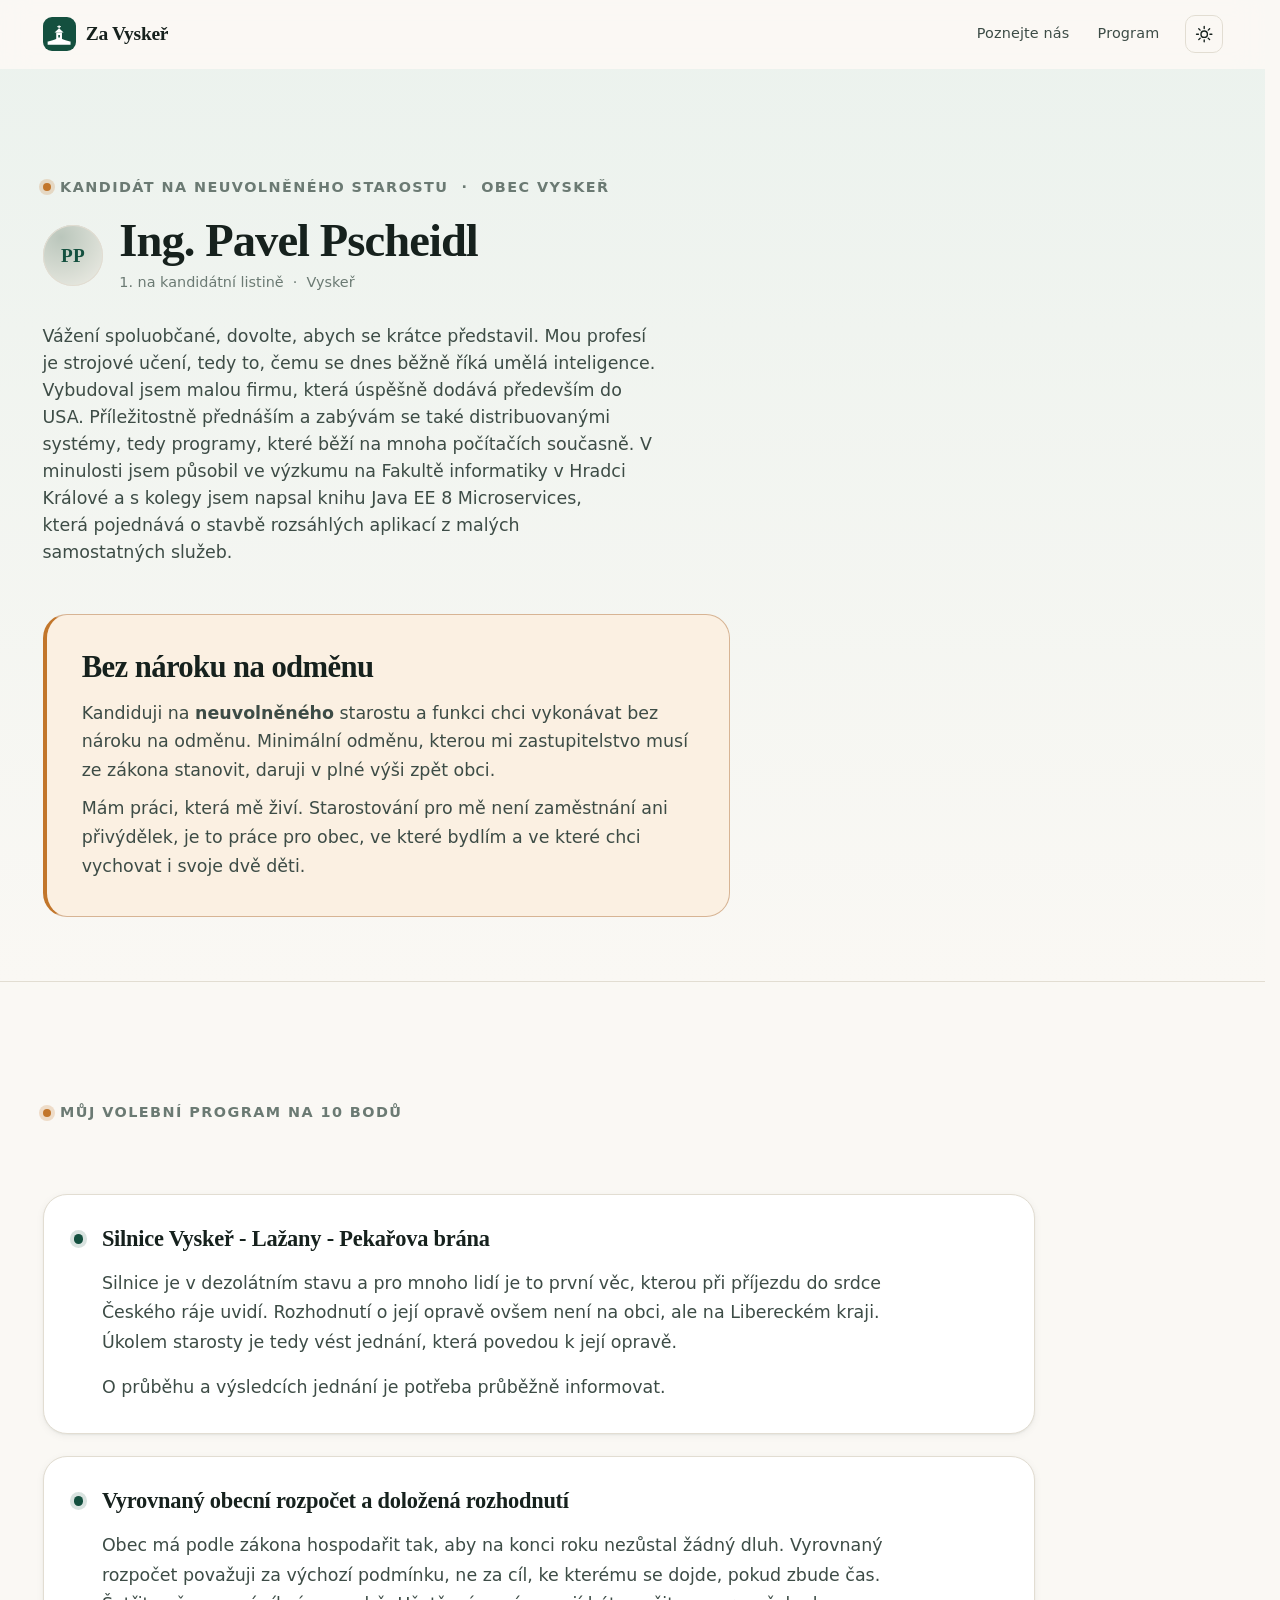
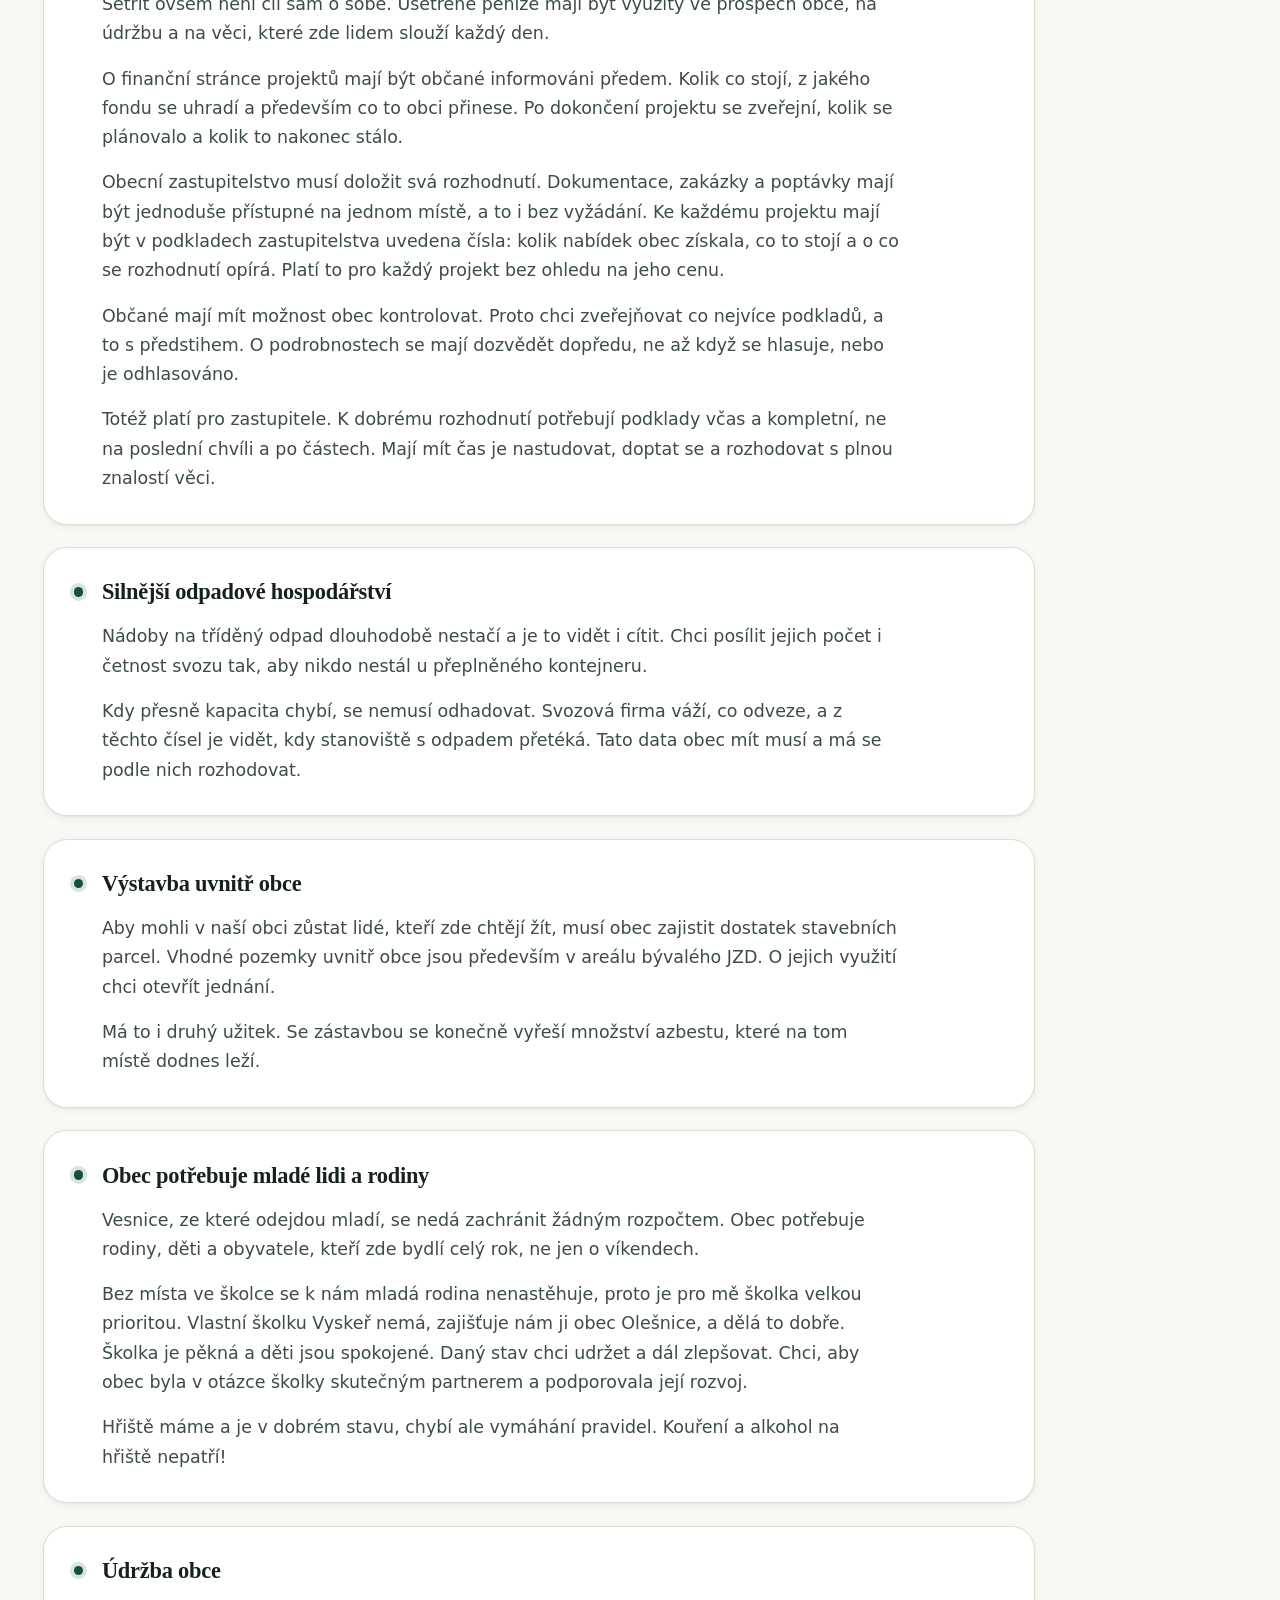
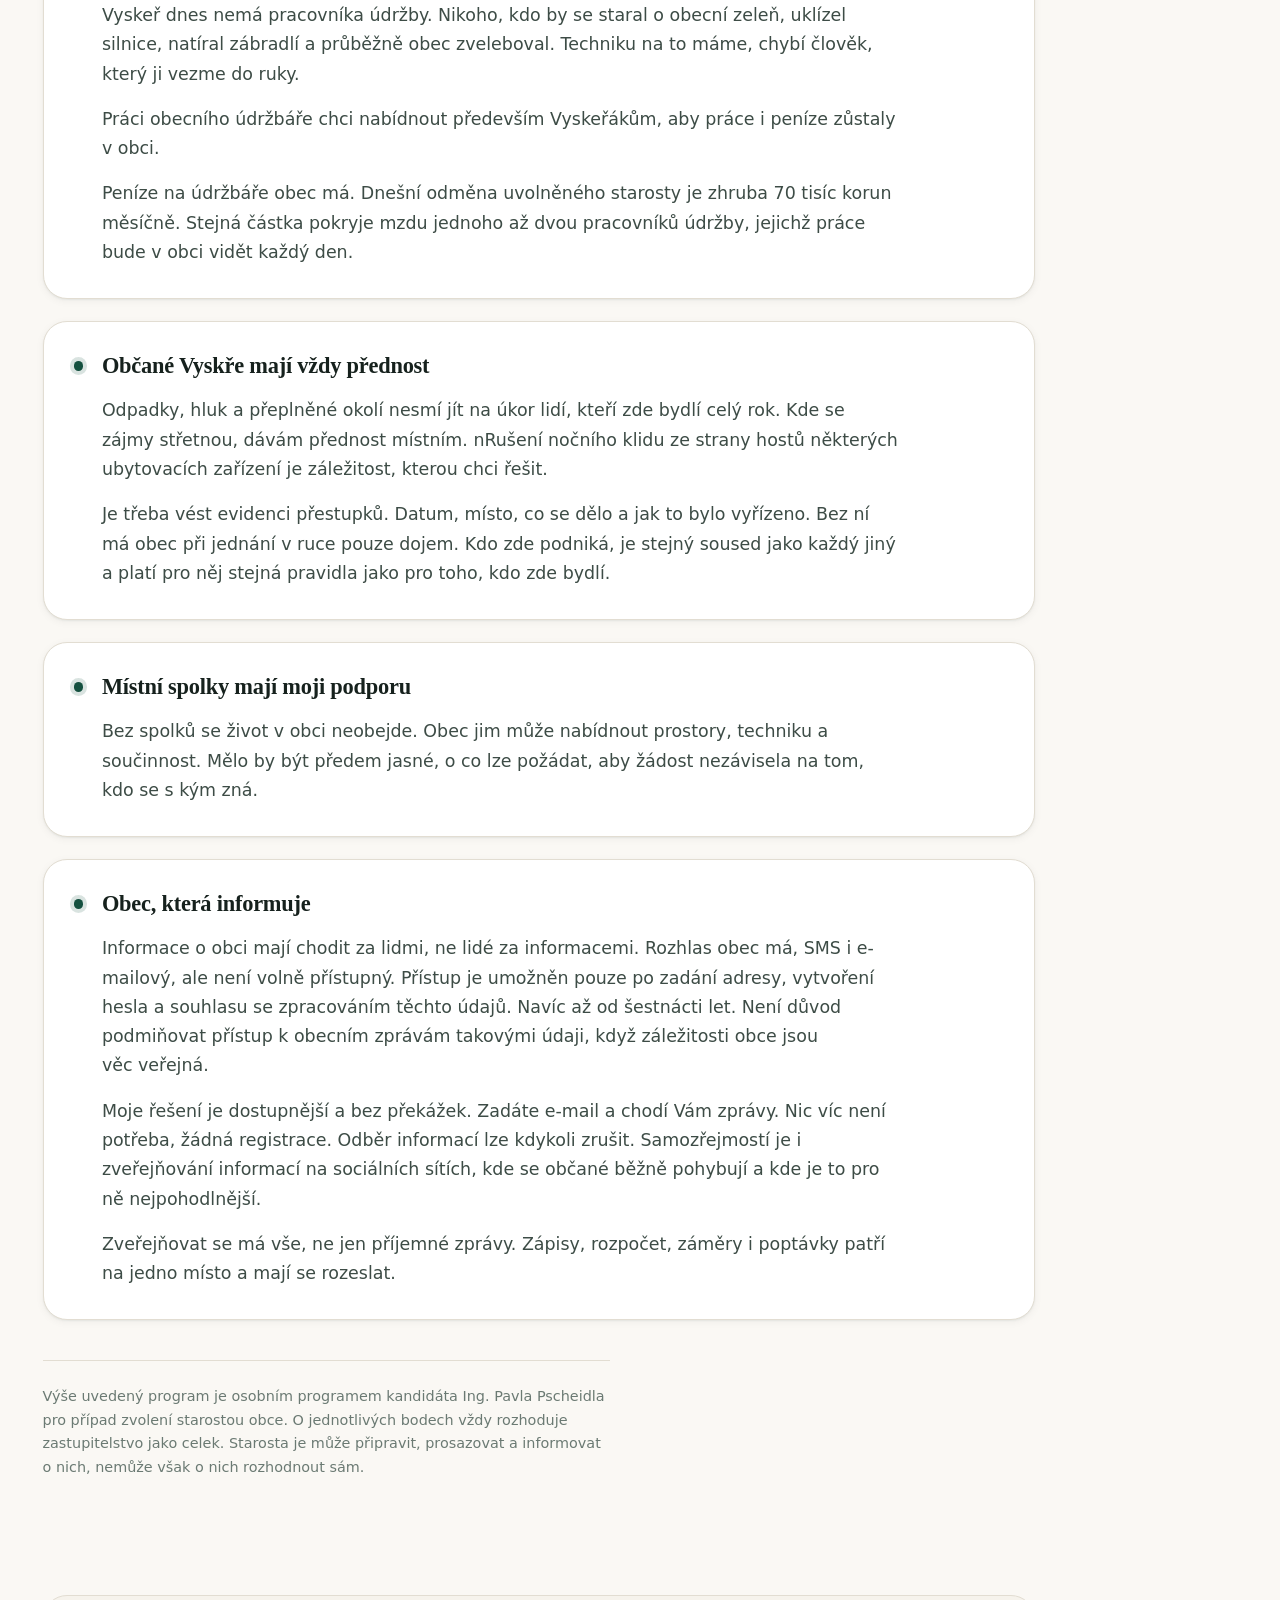
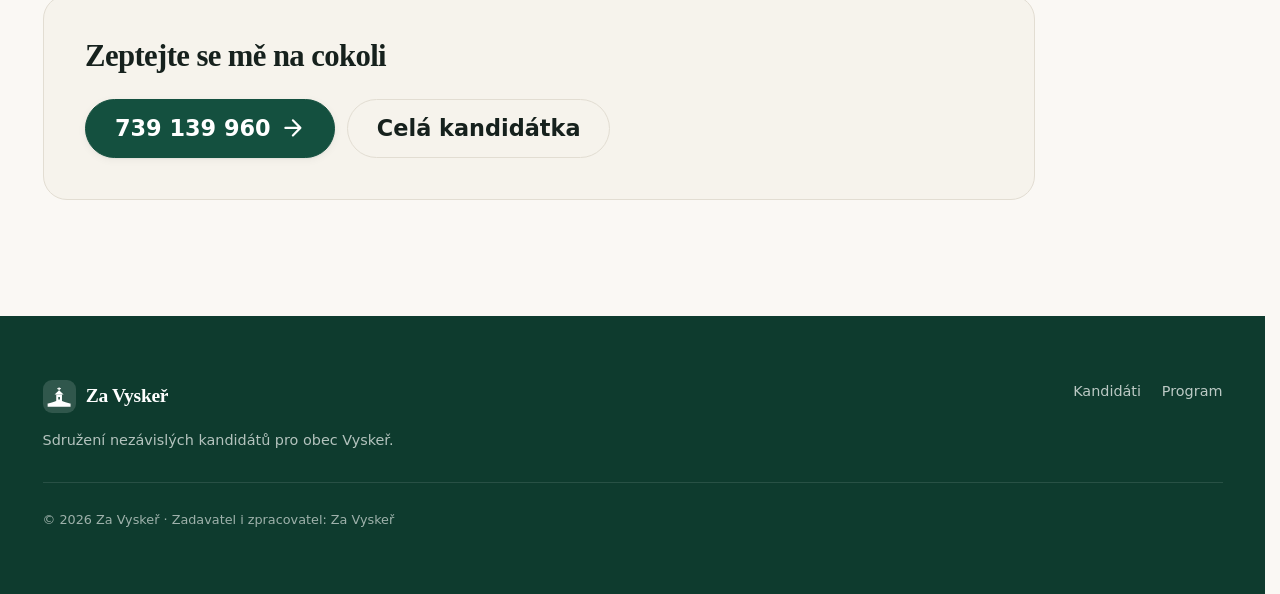
==== program/index.html @ 919fe3e5 "feat: web sdružení Za Vyskeř s programy kandidátů" ====
<!DOCTYPE html>
<html lang="cs" data-theme="auto">
<head>
<meta charset="utf-8">
<meta name="viewport" content="width=device-width, initial-scale=1">
<title>Program - Ing. Pavel Pscheidl | Za Vyskeř</title>

<meta name="description" content="Program Ing. Pavla Pscheidla, kandidáta na neuvolněného starostu obce Vyskeř. Bez nároku na odměnu, vyrovnané hospodaření, transparentnost, jednání s krajem, podpora rodin, méně byrokracie, výstavba uvnitř obce, údržba obce, odpady, noční klid a podpora spolků.">
<meta name="author" content="Za Vyskeř">
<meta name="theme-color" content="#0f3a2e" media="(prefers-color-scheme: light)">
<meta name="theme-color" content="#0a1512" media="(prefers-color-scheme: dark)">
<link rel="canonical" href="https://zavysker.cz/program/">

<!-- Open Graph / sociální sítě -->
<meta property="og:type" content="article">
<meta property="og:locale" content="cs_CZ">
<meta property="og:site_name" content="Za Vyskeř">
<meta property="og:title" content="Program - Ing. Pavel Pscheidl">
<meta property="og:description" content="Kandidát na neuvolněného starostu obce Vyskeř. Bez nároku na odměnu. Co chci pro obec udělat a jak o tom budu informovat.">
<meta property="og:url" content="https://zavysker.cz/program/">
<meta property="og:image" content="https://zavysker.cz/assets/img/og-image.png">
<meta name="twitter:card" content="summary_large_image">

<link rel="icon" href="/assets/img/favicon.svg" type="image/svg+xml">
<link rel="apple-touch-icon" href="/assets/img/favicon.svg">
<link rel="stylesheet" href="/assets/css/style.css">

<!-- Nastaví motiv ještě před vykreslením, aby stránka neproblikla -->
<script>
  (() => {
    const saved = localStorage.getItem('zv-theme');
    if (saved === 'light' || saved === 'dark') {
      document.documentElement.dataset.theme = saved;
    }
  })();
</script>
</head>

<body>
<a class="skip-link" href="#body-programu">Přeskočit na program</a>

<header class="site-header" id="top">
  <div class="shell site-header__inner">
    <a class="brand" href="/" aria-label="Za Vyskeř - domů">
      <span class="brand__mark" aria-hidden="true">
        <svg viewBox="0 0 64 64" fill="currentColor" focusable="false">
          <path d="M4 50 C5.3 49.7, 9.3 48.8, 12 48 C14.7 47.2, 17.7 46.2, 20 45.5 C22.3 44.8, 24.0 44.0, 26 43.5 C28.0 43.0, 30.0 42.5, 32 42.5 C34.0 42.5, 36.0 43.0, 38 43.5 C40.0 44.0, 41.7 44.8, 44 45.5 C46.3 46.2, 49.3 47.2, 52 48 C54.7 48.8, 58.7 49.7, 60 50 L60 58 L4 58 Z"/>
          <path fill-rule="evenodd" d="M25 44 H39 V28 H25 Z M30 40 H34 V34 H30 Z"/>
          <path d="M21 28 L32 18 L43 28 Z"/>
          <path d="M30.4 18 H33.6 V11 H30.4 Z"/>
          <path d="M27.5 15 H36.5 V12.6 H27.5 Z"/>
        </svg>
      </span>
      <span class="brand__text">Za&nbsp;Vyskeř</span>
    </a>

    <nav class="nav" id="nav" aria-label="Hlavní navigace">
      <a href="/#kandidati">Poznejte nás</a>
      <a href="/program/" aria-current="page">Program</a>
    </nav>

    <div class="header-tools">
      <button class="icon-btn" id="theme-toggle" type="button"
              aria-label="Přepnout světlý/tmavý režim">
        <svg class="icon-sun" viewBox="0 0 24 24" aria-hidden="true" focusable="false">
          <circle cx="12" cy="12" r="4.2"/>
          <path d="M12 2v2.5M12 19.5V22M2 12h2.5M19.5 12H22M4.9 4.9l1.8 1.8M17.3 17.3l1.8 1.8M19.1 4.9l-1.8 1.8M6.7 17.3l-1.8 1.8"/>
        </svg>
        <svg class="icon-moon" viewBox="0 0 24 24" aria-hidden="true" focusable="false">
          <path d="M20 14.2A8.2 8.2 0 0 1 9.8 4a8.4 8.4 0 1 0 10.2 10.2Z"/>
        </svg>
      </button>

      <button class="icon-btn nav-toggle" id="nav-toggle" type="button"
              aria-expanded="false" aria-controls="nav" aria-label="Otevřít menu">
        <span class="nav-toggle__bars" aria-hidden="true"><i></i><i></i><i></i></span>
      </button>
    </div>
  </div>
</header>

<main>

  <!-- ══════════════════ ÚVOD ══════════════════ -->
  <section class="page-hero">
    <div class="shell">
      <p class="eyebrow">
        <span class="eyebrow__dot" aria-hidden="true"></span>
        Kandidát na neuvolněného starostu &nbsp;·&nbsp; Obec Vyskeř
      </p>

      <div class="page-hero__who">
        <span class="candidate__avatar" data-initials="PP"></span>
        <div>
          <h1 class="page-hero__name">Ing. Pavel Pscheidl</h1>
          <p class="page-hero__role">1. na kandidátní listině &nbsp;·&nbsp; Vyskeř</p>
        </div>
      </div>

      <p class="page-hero__lead">
        Vážení spoluobčané, dovolte, abych se krátce představil. Mou profesí je
        strojové učení, tedy to, čemu se dnes běžně říká umělá inteligence. Vybudoval
        jsem malou firmu, která úspěšně dodává především do USA. Příležitostně
        přednáším a zabývám se také distribuovanými systémy, tedy programy, které
        běží na mnoha počítačích současně. V minulosti jsem působil ve výzkumu na Fakultě
        informatiky v Hradci Králové a s kolegy jsem napsal knihu Java EE 8
        Microservices, která pojednává o stavbě rozsáhlých aplikací z malých
        samostatných služeb.
      </p>

      <div class="pledge">
        <h2 class="pledge__title">Bez nároku na odměnu</h2>
        <p>
          Kandiduji na <strong>neuvolněného</strong> starostu a funkci chci vykonávat
          bez nároku na odměnu. Minimální odměnu, kterou mi zastupitelstvo musí ze
          zákona stanovit, daruji v plné výši zpět obci.
        </p>
        <p>
          Mám práci, která mě živí. Starostování pro mě není zaměstnání ani přivýdělek,
          je to práce pro obec, ve které bydlím a ve které chci vychovat i svoje dvě
          děti.
        </p>
      </div>
    </div>
  </section>

  <!-- ══════════════════ PROGRAM ══════════════════ -->
  <section class="section" id="body-programu">
    <div class="shell">

      <header class="section__head">
        <p class="eyebrow"><span class="eyebrow__dot" aria-hidden="true"></span>Můj volební program na 10 bodů</p>
      </header>

      <ul class="program">

        <li class="program__item">
          <span class="program__mark" aria-hidden="true"></span>
          <h3 class="program__title">Silnice Vyskeř - Lažany - Pekařova brána</h3>
          <p class="program__text">
            Silnice je v dezolátním stavu a pro mnoho lidí je to první věc, kterou při
            příjezdu do srdce Českého ráje uvidí. Rozhodnutí o její opravě ovšem není
            na obci, ale na Libereckém kraji. Úkolem starosty je tedy vést jednání,
            která povedou k její opravě.
          </p>
          <p class="program__text">
            O průběhu a výsledcích jednání je potřeba průběžně informovat.
          </p>
        </li>

        <li class="program__item">
          <span class="program__mark" aria-hidden="true"></span>
          <h3 class="program__title">Vyrovnaný obecní rozpočet a doložená rozhodnutí</h3>
          <p class="program__text">
            Obec má podle zákona hospodařit tak, aby na konci roku nezůstal žádný dluh.
            Vyrovnaný rozpočet považuji za výchozí podmínku, ne za cíl, ke kterému se
            dojde, pokud zbude čas. Šetřit ovšem není cíl sám o sobě. Ušetřené peníze
            mají být využity ve prospěch obce, na údržbu a na věci, které zde lidem
            slouží každý den.
          </p>
          <p class="program__text">
            O finanční stránce projektů mají být občané informováni předem. Kolik co
            stojí, z jakého fondu se uhradí a především co to obci přinese. Po
            dokončení projektu se zveřejní, kolik se plánovalo a kolik to nakonec stálo.
          </p>
          <p class="program__text">
            Obecní zastupitelstvo musí doložit svá rozhodnutí. Dokumentace, zakázky a
            poptávky mají být jednoduše přístupné na jednom místě, a to i bez vyžádání.
            Ke každému projektu mají být v podkladech zastupitelstva uvedena čísla:
            kolik nabídek obec získala, co to stojí a o co se rozhodnutí opírá. Platí
            to pro každý projekt bez ohledu na jeho cenu.
          </p>
          <p class="program__text">
            Občané mají mít možnost obec kontrolovat. Proto chci zveřejňovat co nejvíce
            podkladů, a to s předstihem. O podrobnostech se mají dozvědět dopředu, ne
            až když se hlasuje, nebo je odhlasováno.
          </p>
          <p class="program__text">
            Totéž platí pro zastupitele. K dobrému rozhodnutí potřebují podklady včas
            a kompletní, ne na poslední chvíli a po částech. Mají mít čas je nastudovat,
            doptat se a rozhodovat s plnou znalostí věci.
          </p>
        </li>

        <li class="program__item">
          <span class="program__mark" aria-hidden="true"></span>
          <h3 class="program__title">Silnější odpadové hospodářství</h3>
          <p class="program__text">
            Nádoby na tříděný odpad dlouhodobě nestačí a je to vidět i cítit. Chci
            posílit jejich počet i četnost svozu tak, aby nikdo nestál u přeplněného
            kontejneru.
          </p>
          <p class="program__text">
            Kdy přesně kapacita chybí, se nemusí odhadovat. Svozová firma váží, co
            odveze, a z těchto čísel je vidět, kdy stanoviště s odpadem přetéká. Tato
            data obec mít musí a má se podle nich rozhodovat.
          </p>
        </li>

        <li class="program__item">
          <span class="program__mark" aria-hidden="true"></span>
          <h3 class="program__title">Výstavba uvnitř obce</h3>
          <p class="program__text">
            Aby mohli v naší obci zůstat lidé, kteří zde chtějí žít, musí obec zajistit
            dostatek stavebních parcel. Vhodné pozemky uvnitř obce jsou především
            v areálu bývalého JZD. O jejich využití chci otevřít jednání.
          </p>
          <p class="program__text">
            Má to i druhý užitek. Se zástavbou se konečně vyřeší množství azbestu, které
            na tom místě dodnes leží.
          </p>
        </li>

        <li class="program__item">
          <span class="program__mark" aria-hidden="true"></span>
          <h3 class="program__title">Obec potřebuje mladé lidi a rodiny</h3>
          <p class="program__text">
            Vesnice, ze které odejdou mladí, se nedá zachránit žádným rozpočtem. Obec
            potřebuje rodiny, děti a obyvatele, kteří zde bydlí celý rok, ne jen
            o víkendech.
          </p>
          <p class="program__text">
            Bez místa ve školce se k nám mladá rodina nenastěhuje, proto je pro mě
            školka velkou prioritou. Vlastní školku Vyskeř nemá, zajišťuje nám ji obec
            Olešnice, a dělá to dobře. Školka je pěkná a děti jsou spokojené. Daný stav
            chci udržet a dál zlepšovat. Chci, aby obec byla v otázce školky skutečným
            partnerem a podporovala její rozvoj.
          </p>
          <p class="program__text">
            Hřiště máme a je v dobrém stavu, chybí ale vymáhání pravidel. Kouření a
            alkohol na hřiště nepatří!
          </p>
        </li>

        <li class="program__item">
          <span class="program__mark" aria-hidden="true"></span>
          <h3 class="program__title">Údržba obce</h3>
          <p class="program__text">
            Vyskeř dnes nemá pracovníka údržby. Nikoho, kdo by se staral o obecní zeleň,
            uklízel silnice, natíral zábradlí a průběžně obec zveleboval. Techniku na to
            máme, chybí člověk, který ji vezme do ruky.
          </p>
          <p class="program__text">
            Práci obecního údržbáře chci nabídnout především Vyskeřákům, aby práce
            i peníze zůstaly v obci.
          </p>
          <p class="program__text">
            Peníze na údržbáře obec má. Dnešní odměna uvolněného starosty je zhruba
            70 tisíc korun měsíčně. Stejná částka pokryje mzdu jednoho až dvou
            pracovníků údržby, jejichž práce bude v obci vidět každý den.
          </p>
        </li>

        <li class="program__item">
          <span class="program__mark" aria-hidden="true"></span>
          <h3 class="program__title">Občané Vyskře mají vždy přednost</h3>
          <p class="program__text">
            Odpadky, hluk a přeplněné okolí nesmí jít na úkor lidí, kteří zde bydlí celý
            rok. Kde se zájmy střetnou, dávám přednost místním. nRušení nočního klidu ze strany hostů některých
            ubytovacích zařízení je záležitost, kterou chci řešit.
          </p>

          <p class="program__text">
            Je třeba vést evidenci přestupků. Datum, místo, co se dělo a jak to bylo
            vyřízeno. Bez ní má obec při jednání v ruce pouze dojem. Kdo zde podniká, je
            stejný soused jako každý jiný a platí pro něj stejná pravidla jako pro toho,
            kdo zde bydlí.
          </p>
        </li>

        <li class="program__item">
          <span class="program__mark" aria-hidden="true"></span>
          <h3 class="program__title">Místní spolky mají moji podporu</h3>
          <p class="program__text">
            Bez spolků se život v obci neobejde. Obec jim může nabídnout prostory,
            techniku a součinnost. Mělo by být předem jasné, o co lze požádat, aby
            žádost nezávisela na tom, kdo se s kým zná.
          </p>
        </li>

        <li class="program__item">
          <span class="program__mark" aria-hidden="true"></span>
          <h3 class="program__title">Obec, která informuje</h3>
          <p class="program__text">
            Informace o obci mají chodit za lidmi, ne lidé za informacemi. Rozhlas obec
            má, SMS i e-mailový, ale není volně přístupný. Přístup je umožněn pouze po
            zadání adresy, vytvoření hesla a souhlasu se zpracováním těchto údajů.
            Navíc až od šestnácti let. Není důvod podmiňovat přístup k obecním zprávám
            takovými údaji, když záležitosti obce jsou věc veřejná.
          </p>
          <p class="program__text">
            Moje řešení je dostupnější a bez překážek. Zadáte e-mail a chodí Vám zprávy.
            Nic víc není potřeba, žádná registrace. Odběr informací lze kdykoli zrušit.
            Samozřejmostí je i zveřejňování informací na sociálních sítích, kde se
            občané běžně pohybují a kde je to pro ně nejpohodlnější.
          </p>
          <p class="program__text">
            Zveřejňovat se má vše, ne jen příjemné zprávy. Zápisy, rozpočet, záměry i
            poptávky patří na jedno místo a mají se rozeslat.
          </p>
        </li>

      </ul>

      <p class="note">
        Výše uvedený program je osobním programem kandidáta Ing. Pavla Pscheidla pro
        případ zvolení starostou obce. O jednotlivých bodech vždy rozhoduje
        zastupitelstvo jako celek. Starosta je může připravit, prosazovat a informovat
        o nich, nemůže však o nich rozhodnout sám.
      </p>

    </div>
  </section>

  <!-- ══════════════════ KONTAKT ══════════════════ -->
  <section class="section" style="padding-top: 0">
    <div class="shell">
      <div class="closing">
        <h2 class="closing__title">Zeptejte se mě na cokoli</h2>
        <div class="closing__actions">
          <a class="btn btn--primary btn--lg" href="tel:+420739139960">
            739 139 960
            <svg viewBox="0 0 24 24" aria-hidden="true" focusable="false" class="btn__arrow">
              <path d="M5 12h13M12 5l7 7-7 7"/>
            </svg>
          </a>
          <a class="btn btn--ghost btn--lg" href="/#kandidati">
            Celá kandidátka
          </a>
        </div>
      </div>
    </div>
  </section>

</main>

<footer class="site-footer">
  <div class="shell site-footer__inner">
    <div>
      <a class="brand brand--footer" href="/">
        <span class="brand__mark" aria-hidden="true">
          <svg viewBox="0 0 64 64" fill="currentColor" focusable="false">
            <path d="M4 50 C5.3 49.7, 9.3 48.8, 12 48 C14.7 47.2, 17.7 46.2, 20 45.5 C22.3 44.8, 24.0 44.0, 26 43.5 C28.0 43.0, 30.0 42.5, 32 42.5 C34.0 42.5, 36.0 43.0, 38 43.5 C40.0 44.0, 41.7 44.8, 44 45.5 C46.3 46.2, 49.3 47.2, 52 48 C54.7 48.8, 58.7 49.7, 60 50 L60 58 L4 58 Z"/>
            <path fill-rule="evenodd" d="M25 44 H39 V28 H25 Z M30 40 H34 V34 H30 Z"/>
            <path d="M21 28 L32 18 L43 28 Z"/>
            <path d="M30.4 18 H33.6 V11 H30.4 Z"/>
            <path d="M27.5 15 H36.5 V12.6 H27.5 Z"/>
          </svg>
        </span>
        <span class="brand__text">Za&nbsp;Vyskeř</span>
      </a>
      <p class="site-footer__note">Sdružení nezávislých kandidátů pro obec Vyskeř.</p>
    </div>

    <nav class="site-footer__nav" aria-label="Patička">
      <a href="/#kandidati">Kandidáti</a>
      <a href="/program/">Program</a>
    </nav>

    <p class="site-footer__legal">
      © <span id="year">2026</span> Za Vyskeř · Zadavatel i zpracovatel: Za Vyskeř
    </p>
  </div>
</footer>

<script src="/assets/js/main.js" defer></script>
</body>
</html>
---- assets/css/style.css ----
/* ==========================================================================
   Za Vyskeř — design system
   Bez závislostí, bez build kroku. Vše laděno tokeny níže.
   ========================================================================== */

/* --------------------------------------------------------------------------
   1. Tokeny
   -------------------------------------------------------------------------- */
:root {
  /* Barvy — světlý režim je výchozí a definuje kompletní paletu */
  --bg:            #faf8f4;
  --bg-alt:        #f2eee6;
  --surface:       #ffffff;
  --surface-2:     #f6f3ec;
  --ink:           #16211d;
  --ink-soft:      #3d4c46;
  --muted:         #6b7a73;
  --line:          #e2ddd2;

  --brand:         #14503f;
  --brand-strong:  #0e3b2e;
  --brand-soft:    #e6f0eb;
  --brand-ink:     #ffffff;

  --accent:        #c2762b;
  --accent-soft:   #fbf0e2;

  --hill-1:        #14503f;
  --hill-2:        #2c6b55;
  --hill-3:        #4b8a72;
  --kaple:         #123f32;
  --sky-a:         #eef3ee;
  --sky-b:         #faf8f4;

  --shadow-sm: 0 1px 2px rgb(20 40 33 / .06), 0 2px 8px rgb(20 40 33 / .05);
  --shadow-md: 0 2px 6px rgb(20 40 33 / .07), 0 12px 30px -8px rgb(20 40 33 / .14);
  --shadow-lg: 0 4px 12px rgb(20 40 33 / .09), 0 30px 60px -18px rgb(20 40 33 / .26);

  /* Typografie */
  --font-sans: ui-sans-serif, system-ui, -apple-system, "Segoe UI", Roboto,
               "Helvetica Neue", Arial, "Noto Sans", sans-serif;
  --font-display: "Iowan Old Style", "Palatino Linotype", "Source Serif 4",
                  "Georgia", "Times New Roman", serif;

  --step--1: clamp(.82rem, .79rem + .14vw, .9rem);
  --step-0:  clamp(1rem, .96rem + .2vw, 1.09rem);
  --step-1:  clamp(1.18rem, 1.1rem + .38vw, 1.4rem);
  --step-2:  clamp(1.45rem, 1.28rem + .8vw, 2rem);
  --step-3:  clamp(1.9rem, 1.55rem + 1.7vw, 3rem);
  --step-4:  clamp(2.6rem, 1.9rem + 3.4vw, 5rem);

  /* Rozměry */
  --shell: 1180px;
  --gutter: clamp(1.15rem, 4vw, 2.5rem);
  --r-sm: 10px;
  --r-md: 16px;
  --r-lg: 24px;
  --r-xl: 32px;
  --header-h: 68px;

  --ease: cubic-bezier(.2, .7, .3, 1);
  color-scheme: light;
}

/* Tmavý režim — pouze přepis tokenů */
@media (prefers-color-scheme: dark) {
  :root:not([data-theme="light"]) {
    --bg:           #0a1310;
    --bg-alt:       #0e1a16;
    --surface:      #12201b;
    --surface-2:    #172a23;
    --ink:          #e9f1ec;
    --ink-soft:     #c2d1ca;
    --muted:        #8ba398;
    --line:         #22362e;

    --brand:        #56d6a4;
    --brand-strong: #7ce3ba;
    --brand-soft:   #143027;
    --brand-ink:    #06211a;

    --accent:       #e9a459;
    --accent-soft:  #2a1f11;

    --hill-1:       #0f3529;
    --hill-2:       #144135;
    --hill-3:       #1b5243;
    --kaple:        #7fb79e;
    --sky-a:        #0d1c17;
    --sky-b:        #0a1310;

    --shadow-sm: 0 1px 2px rgb(0 0 0 / .4);
    --shadow-md: 0 2px 6px rgb(0 0 0 / .45), 0 14px 34px -10px rgb(0 0 0 / .6);
    --shadow-lg: 0 4px 12px rgb(0 0 0 / .5), 0 34px 64px -20px rgb(0 0 0 / .75);
    color-scheme: dark;
  }
}

:root[data-theme="dark"] {
  --bg:           #0a1310;
  --bg-alt:       #0e1a16;
  --surface:      #12201b;
  --surface-2:    #172a23;
  --ink:          #e9f1ec;
  --ink-soft:     #c2d1ca;
  --muted:        #8ba398;
  --line:         #22362e;

  --brand:        #56d6a4;
  --brand-strong: #7ce3ba;
  --brand-soft:   #143027;
  --brand-ink:    #06211a;

  --accent:       #e9a459;
  --accent-soft:  #2a1f11;

  --hill-1:       #0f3529;
  --hill-2:       #144135;
  --hill-3:       #1b5243;
  --kaple:        #7fb79e;
  --sky-a:        #0d1c17;
  --sky-b:        #0a1310;

  --shadow-sm: 0 1px 2px rgb(0 0 0 / .4);
  --shadow-md: 0 2px 6px rgb(0 0 0 / .45), 0 14px 34px -10px rgb(0 0 0 / .6);
  --shadow-lg: 0 4px 12px rgb(0 0 0 / .5), 0 34px 64px -20px rgb(0 0 0 / .75);
  color-scheme: dark;
}

/* --------------------------------------------------------------------------
   2. Základ
   -------------------------------------------------------------------------- */
*, *::before, *::after { box-sizing: border-box; }

html {
  -webkit-text-size-adjust: 100%;
  scroll-behavior: smooth;
  scroll-padding-top: calc(var(--header-h) + 1.5rem);
  /* Drží šířku i po zamčení scrollu při otevřeném dialogu */
  scrollbar-gutter: stable;
}

body {
  margin: 0;
  background: var(--bg);
  color: var(--ink);
  font-family: var(--font-sans);
  font-size: var(--step-0);
  line-height: 1.65;
  -webkit-font-smoothing: antialiased;
  text-rendering: optimizeLegibility;
}

h1, h2, h3 {
  font-family: var(--font-display);
  font-weight: 600;
  line-height: 1.06;
  letter-spacing: -.02em;
  margin: 0;
  text-wrap: balance;
}

p { margin: 0; text-wrap: pretty; }
img, svg { display: block; max-width: 100%; }
button { font: inherit; color: inherit; }

a { color: var(--brand); text-underline-offset: .18em; text-decoration-thickness: 1px; }
a:hover { color: var(--accent); }

:focus-visible {
  outline: 2.5px solid var(--accent);
  outline-offset: 3px;
  border-radius: 4px;
}

::selection { background: var(--brand); color: var(--brand-ink); }

.shell {
  width: min(100% - (var(--gutter) * 2), var(--shell));
  margin-inline: auto;
}

.skip-link {
  position: absolute;
  left: 50%;
  top: .6rem;
  translate: -50% -180%;
  z-index: 200;
  background: var(--brand);
  color: var(--brand-ink);
  padding: .7rem 1.2rem;
  border-radius: 999px;
  font-weight: 600;
  text-decoration: none;
  transition: translate .2s var(--ease);
}
.skip-link:focus-visible { translate: -50% 0; color: var(--brand-ink); }

/* --------------------------------------------------------------------------
   3. Opakované prvky
   -------------------------------------------------------------------------- */
.eyebrow {
  display: inline-flex;
  align-items: center;
  gap: .6rem;
  font-size: var(--step--1);
  font-weight: 600;
  letter-spacing: .1em;
  text-transform: uppercase;
  color: var(--muted);
  margin-bottom: 1.1rem;
}
.eyebrow__dot {
  width: .5rem;
  height: .5rem;
  border-radius: 50%;
  background: var(--accent);
  box-shadow: 0 0 0 4px color-mix(in oklab, var(--accent) 22%, transparent);
}

.btn {
  --btn-bg: transparent;
  --btn-fg: var(--ink);
  --btn-bd: var(--line);
  display: inline-flex;
  align-items: center;
  justify-content: center;
  gap: .55rem;
  padding: .72rem 1.3rem;
  border: 1px solid var(--btn-bd);
  border-radius: 999px;
  background: var(--btn-bg);
  color: var(--btn-fg);
  font-weight: 600;
  font-size: var(--step-0);
  line-height: 1.2;
  text-decoration: none;
  cursor: pointer;
  transition: transform .2s var(--ease), box-shadow .25s var(--ease),
              background-color .2s var(--ease), border-color .2s var(--ease), color .2s var(--ease);
}
.btn:hover { transform: translateY(-2px); }
.btn:active { transform: translateY(0); }

.btn--primary {
  --btn-bg: var(--brand);
  --btn-fg: var(--brand-ink);
  --btn-bd: var(--brand);
  box-shadow: var(--shadow-sm);
}
.btn--primary:hover {
  --btn-bg: var(--brand-strong);
  --btn-bd: var(--brand-strong);
  --btn-fg: var(--brand-ink);
  box-shadow: var(--shadow-md);
}

.btn--ghost { --btn-bg: transparent; }
.btn--ghost:hover { --btn-bd: var(--brand); color: var(--brand); }

.btn--lg { padding: .95rem 1.8rem; font-size: var(--step-1); }

.btn__arrow { width: 1.15em; height: 1.15em; stroke: currentColor; stroke-width: 2; fill: none; stroke-linecap: round; stroke-linejoin: round; transition: translate .25s var(--ease); }
.btn:hover .btn__arrow { translate: .2em 0; }

.tag {
  display: inline-block;
  padding: .22rem .62rem;
  border-radius: 999px;
  background: var(--brand-soft);
  color: color-mix(in oklab, var(--brand) 85%, var(--ink));
  font-size: .74rem;
  font-weight: 600;
  letter-spacing: .01em;
  line-height: 1.5;
}

.section { padding-block: clamp(4rem, 9vw, 8rem); }

.section__head { max-width: 46ch; margin-bottom: clamp(2rem, 4vw, 3.2rem); }
.section__title { font-size: var(--step-3); }
.section__lead {
  margin-top: 1.1rem;
  color: var(--ink-soft);
  font-size: var(--step-1);
  line-height: 1.55;
  max-width: 54ch;
}

.note {
  margin-top: 2.5rem;
  padding-top: 1.5rem;
  border-top: 1px solid var(--line);
  color: var(--muted);
  font-size: var(--step--1);
  max-width: 62ch;
}

/* --------------------------------------------------------------------------
   4. Hlavička
   -------------------------------------------------------------------------- */
.site-header {
  position: sticky;
  top: 0;
  z-index: 100;
  background: color-mix(in oklab, var(--bg) 82%, transparent);
  backdrop-filter: blur(14px) saturate(1.4);
  -webkit-backdrop-filter: blur(14px) saturate(1.4);
  border-bottom: 1px solid transparent;
  transition: border-color .25s var(--ease), background-color .25s var(--ease);
}
.site-header.is-stuck {
  border-bottom-color: var(--line);
  background: color-mix(in oklab, var(--bg) 92%, transparent);
}

.site-header__inner {
  min-height: var(--header-h);
  display: flex;
  align-items: center;
  gap: 1rem;
}

.brand {
  display: inline-flex;
  align-items: center;
  gap: .6rem;
  color: var(--ink);
  text-decoration: none;
  font-family: var(--font-display);
  font-size: 1.22rem;
  font-weight: 600;
  letter-spacing: -.015em;
  margin-right: auto;
}
.brand:hover { color: var(--ink); }
.brand__mark {
  width: 2.1rem;
  height: 2.1rem;
  display: grid;
  place-items: center;
  border-radius: 9px;
  background: var(--brand);
  color: var(--brand-ink);
}
.brand__mark svg { width: 78%; }

.nav {
  display: flex;
  align-items: center;
  gap: clamp(1rem, 2.2vw, 2rem);
}
.nav > a {
  color: var(--ink-soft);
  text-decoration: none;
  font-weight: 500;
  font-size: var(--step--1);
  letter-spacing: .01em;
  position: relative;
  padding-block: .35rem;
}
.nav > a::after {
  content: "";
  position: absolute;
  left: 0; right: 100%; bottom: 0;
  height: 1.5px;
  background: var(--accent);
  transition: right .25s var(--ease);
}
.nav > a:hover { color: var(--ink); }
.nav > a:hover::after { right: 0; }

.header-tools { display: flex; align-items: center; gap: .4rem; margin-left: .6rem; }

.icon-btn {
  width: 2.35rem;
  height: 2.35rem;
  display: grid;
  place-items: center;
  border: 1px solid var(--line);
  border-radius: 10px;
  background: transparent;
  cursor: pointer;
  transition: background-color .2s var(--ease), border-color .2s var(--ease);
}
.icon-btn:hover { background: var(--surface-2); border-color: var(--brand); }
.icon-btn svg {
  width: 1.15rem; height: 1.15rem;
  fill: none; stroke: currentColor; stroke-width: 1.8;
  stroke-linecap: round; stroke-linejoin: round;
}

.icon-moon { display: none; }
:root[data-theme="dark"] .icon-sun { display: none; }
:root[data-theme="dark"] .icon-moon { display: block; }
@media (prefers-color-scheme: dark) {
  :root:not([data-theme="light"]) .icon-sun { display: none; }
  :root:not([data-theme="light"]) .icon-moon { display: block; }
}

.nav-toggle { display: none; }
.nav-toggle__bars { display: grid; gap: 4px; width: 1.1rem; }
.nav-toggle__bars i {
  height: 1.8px;
  background: currentColor;
  border-radius: 2px;
  transition: transform .25s var(--ease), opacity .2s var(--ease);
}
.nav-toggle[aria-expanded="true"] .nav-toggle__bars i:nth-child(1) { transform: translateY(5.8px) rotate(45deg); }
.nav-toggle[aria-expanded="true"] .nav-toggle__bars i:nth-child(2) { opacity: 0; }
.nav-toggle[aria-expanded="true"] .nav-toggle__bars i:nth-child(3) { transform: translateY(-5.8px) rotate(-45deg); }

@media (max-width: 760px) {
  .nav-toggle { display: grid; }
  .nav {
    position: fixed;
    inset: var(--header-h) 0 auto 0;
    flex-direction: column;
    align-items: stretch;
    gap: 0;
    padding: 1rem var(--gutter) 1.6rem;
    background: var(--surface);
    border-bottom: 1px solid var(--line);
    box-shadow: var(--shadow-md);
    clip-path: inset(0 0 100% 0);
    opacity: 0;
    pointer-events: none;
    transition: clip-path .35s var(--ease), opacity .25s var(--ease);
  }
  .nav.is-open { clip-path: inset(0 0 0 0); opacity: 1; pointer-events: auto; }
  .nav > a { padding: .95rem 0; border-bottom: 1px solid var(--line); font-size: var(--step-1); }
}

/* --------------------------------------------------------------------------
   5. Hero
   -------------------------------------------------------------------------- */
.hero {
  position: relative;
  isolation: isolate;
  /* Spodní odsazení musí být vyšší než silueta Vyskeře níž, jinak by text
     a tlačítka skončily na tmavé zeleni a ztratily kontrast. */
  padding-block: clamp(4rem, 11vw, 9rem) clamp(9rem, 24vw, 20rem);
  overflow: hidden;
}

.hero__bg {
  position: absolute;
  inset: 0;
  z-index: -1;
  background:
    radial-gradient(80ch 50ch at 78% -10%, color-mix(in oklab, var(--accent) 12%, transparent), transparent 65%),
    linear-gradient(180deg, var(--sky-a), var(--sky-b) 72%);
}
/* Vyskeř s kaplí. Výška je vždy menší než spodní odsazení hero sekce
   (viz .hero výše), takže silueta nikdy nevleze pod text. */
.hero__vysker {
  position: absolute;
  right: clamp(-1rem, 3vw, 6rem);
  bottom: -1px;
  height: clamp(110px, 20vw, 290px);
  width: auto;
}
.vysker__kopec { fill: var(--hill-2); }
.vysker__kaple { fill: var(--kaple); }

/* Bližší hřebeny — překrývají patu kopce, aby vznikla hloubka */
.hero__hills {
  position: absolute;
  inset: auto 0 -1px 0;
  width: 100%;
  height: clamp(26px, 3vw, 46px);
}
.hill--1 { fill: var(--hill-1); }
.hill--2 { fill: var(--hill-3); opacity: .55; }

.hero__inner { position: relative; }

.hero__title {
  font-size: var(--step-4);
  max-width: 14ch;
  margin-bottom: 1.6rem;
}
.hero__title em {
  font-style: italic;
  color: var(--brand);
  position: relative;
}
.hero__title em::after {
  content: "";
  position: absolute;
  left: -.04em; right: -.04em; bottom: .06em;
  height: .1em;
  background: color-mix(in oklab, var(--accent) 55%, transparent);
  border-radius: 999px;
  z-index: -1;
}

.hero__lead {
  font-size: var(--step-1);
  color: var(--ink-soft);
  max-width: 52ch;
  line-height: 1.6;
}

.hero__actions {
  display: flex;
  flex-wrap: wrap;
  gap: .8rem;
  margin-top: 2.2rem;
}

/* --------------------------------------------------------------------------
   6. Karty kandidátů
   -------------------------------------------------------------------------- */
.candidates {
  list-style: none;
  margin: 0;
  padding: 0;
  display: grid;
  grid-template-columns: repeat(auto-fill, minmax(min(100%, 290px), 1fr));
  gap: clamp(1rem, 2vw, 1.5rem);
}

.candidate { display: flex; }

.candidate__card {
  position: relative;
  isolation: isolate;
  flex: 1;
  display: flex;
  flex-direction: column;
  align-items: flex-start;
  gap: 1rem;
  width: 100%;
  padding: 1.5rem;
  border: 1px solid var(--line);
  border-radius: var(--r-lg);
  background: var(--surface);
  text-align: left;
  overflow: hidden;
  transition: transform .3s var(--ease), box-shadow .3s var(--ease), border-color .3s var(--ease);
}
.candidate__card::before {
  content: "";
  position: absolute;
  inset: 0;
  z-index: -1;
  background: linear-gradient(155deg, color-mix(in oklab, var(--brand) 8%, transparent), transparent 55%);
  opacity: 0;
  transition: opacity .35s var(--ease);
}

/* Zvednutí a podbarvení jen u karet, které se dají otevřít
   (tlačítko „Více“ doplňuje JS těm, které mají vyplněné data-bio). */
.candidate:has(.candidate__more) .candidate__card:hover {
  transform: translateY(-5px);
  box-shadow: var(--shadow-md);
  border-color: color-mix(in oklab, var(--brand) 45%, var(--line));
}
.candidate:has(.candidate__more) .candidate__card:hover::before { opacity: 1; }
.candidate:has(.candidate__more:focus-visible) .candidate__card {
  border-color: color-mix(in oklab, var(--brand) 45%, var(--line));
}

.candidate__badge {
  position: absolute;
  top: 1.25rem;
  right: 1.25rem;
  min-width: 1.9rem;
  height: 1.9rem;
  display: grid;
  place-items: center;
  border-radius: 8px;
  background: var(--surface-2);
  color: var(--muted);
  font-family: var(--font-display);
  font-size: .92rem;
  font-weight: 600;
  font-variant-numeric: tabular-nums;
  transition: background-color .25s var(--ease), color .25s var(--ease);
}
.candidate:has(.candidate__more) .candidate__card:hover .candidate__badge {
  background: var(--accent);
  color: #fff;
}

.candidate__avatar {
  position: relative;
  width: 4.6rem;
  height: 4.6rem;
  flex: none;
  display: grid;
  place-items: center;
  border-radius: 50%;
  background:
    radial-gradient(120% 120% at 30% 20%,
      color-mix(in oklab, var(--brand) 26%, var(--surface-2)),
      var(--surface-2));
  color: var(--brand);
  font-family: var(--font-display);
  font-size: 1.5rem;
  font-weight: 600;
  letter-spacing: .01em;
  overflow: hidden;
  box-shadow: inset 0 0 0 1px var(--line);
}
.candidate__avatar::after {
  content: attr(data-initials);
  line-height: 1;
}
/* Až doplníte fotky: <span class="candidate__avatar"><img src="..." alt=""></span> */
.candidate__avatar img {
  position: absolute;
  inset: 0;
  width: 100%;
  height: 100%;
  object-fit: cover;
}

.candidate__body { display: flex; flex-direction: column; gap: .3rem; }

.candidate__name {
  font-family: var(--font-display);
  font-size: var(--step-2);
  font-weight: 600;
  line-height: 1.12;
  letter-spacing: -.015em;
  color: var(--ink);
}
.candidate__meta { color: var(--muted); font-size: var(--step--1); }

/* Telefon u kandidáta — uvádíme ho jen u těch, kdo o to stojí */
.candidate__phone {
  display: inline-flex;
  align-items: center;
  gap: .4rem;
  align-self: start;
  margin-top: .35rem;
  color: var(--brand);
  font-size: var(--step--1);
  font-weight: 600;
  text-decoration: none;
  white-space: nowrap;
  /* Nad klikatelnou plochou tlačítka „Více o kandidátovi“, ať zůstane volatelný */
  position: relative;
  z-index: 1;
}
.candidate__phone:hover { text-decoration: underline; }
.candidate__phone svg {
  width: 1em; height: 1em;
  flex: none;
  fill: none; stroke: currentColor; stroke-width: 1.8;
  stroke-linecap: round; stroke-linejoin: round;
}
.candidate__quote {
  margin-top: .6rem;
  font-family: var(--font-display);
  font-size: 1.05rem;
  font-style: italic;
  line-height: 1.45;
  color: var(--ink-soft);
}
.candidate__tags { display: flex; flex-wrap: wrap; gap: .35rem; margin-top: .8rem; }

/* Tlačítko „Více o kandidátovi“ — doplňuje ho JS jen kartám s životopisem.
   Pseudoprvek roztažený přes celou kartu dělá klikatelnou celou plochu,
   ale přístupné jméno i fokus zůstávají na skutečném <button>. */
.candidate__more {
  display: inline-flex;
  align-items: center;
  gap: .35rem;
  margin-top: auto;
  padding: .4rem 0 0;
  border: 0;
  background: none;
  color: var(--brand);
  font-size: var(--step--1);
  font-weight: 600;
  text-align: left;
  cursor: pointer;
}
.candidate__more::after { content: ""; position: absolute; inset: 0; }
.candidate__more svg {
  width: 1em; height: 1em;
  fill: none; stroke: currentColor; stroke-width: 2.2;
  stroke-linecap: round; stroke-linejoin: round;
  transition: translate .25s var(--ease);
}
.candidate__card:hover .candidate__more svg { translate: .25em 0; }

/* --------------------------------------------------------------------------
   7. Patička
   -------------------------------------------------------------------------- */
.site-footer {
  background: var(--brand-strong);
  color: color-mix(in oklab, #ffffff 88%, var(--brand));
  padding-block: clamp(2.5rem, 5vw, 4rem);
}
/* Patička je vždy tmavá — dělící linky proto počítáme z bílé, ne z tokenu --line */
.site-footer { --line: color-mix(in oklab, #ffffff 16%, transparent); }

.site-footer__inner {
  display: grid;
  gap: 1.8rem;
  align-items: start;
}
@media (min-width: 800px) {
  .site-footer__inner { grid-template-columns: 1fr auto; }
  .site-footer__legal { grid-column: 1 / -1; }
}

.brand--footer { color: #fff; margin-right: 0; }
.brand--footer:hover { color: #fff; }
.brand--footer .brand__mark { background: rgb(255 255 255 / .14); color: #fff; }

.site-footer__note { margin-top: .7rem; opacity: .78; font-size: var(--step--1); max-width: 40ch; }

.site-footer__nav { display: flex; flex-wrap: wrap; gap: 1.3rem; }
.site-footer__nav a { color: inherit; text-decoration: none; font-size: var(--step--1); opacity: .82; }
.site-footer__nav a:hover { color: #fff; opacity: 1; text-decoration: underline; }

.site-footer__legal {
  padding-top: 1.6rem;
  border-top: 1px solid var(--line);
  font-size: .8rem;
  opacity: .68;
}

/* --------------------------------------------------------------------------
   8. Modální detail
   -------------------------------------------------------------------------- */
.modal {
  width: min(100% - 2rem, 620px);
  max-height: min(88svh, 900px);
  padding: clamp(1.6rem, 4vw, 2.6rem);
  border: 1px solid var(--line);
  border-radius: var(--r-lg);
  background: var(--surface);
  color: var(--ink);
  box-shadow: var(--shadow-lg);
  overflow: auto;
  overscroll-behavior: contain;
}
.modal::backdrop {
  background: rgb(8 20 16 / .55);
  backdrop-filter: blur(4px);
}
.modal[open] { animation: modal-in .32s var(--ease); }
.modal[open]::backdrop { animation: fade-in .32s var(--ease); }

@keyframes modal-in {
  from { opacity: 0; transform: translateY(14px) scale(.98); }
  to   { opacity: 1; transform: none; }
}
@keyframes fade-in { from { opacity: 0 } to { opacity: 1 } }

.modal__close {
  position: absolute;
  top: .9rem; right: .9rem;
  width: 2.2rem; height: 2.2rem;
  display: grid; place-items: center;
  border: 1px solid var(--line);
  border-radius: 50%;
  background: var(--surface);
  cursor: pointer;
  transition: background-color .2s var(--ease), rotate .3s var(--ease);
}
.modal__close:hover { background: var(--surface-2); rotate: 90deg; }
.modal__close svg { width: 1rem; height: 1rem; fill: none; stroke: currentColor; stroke-width: 2; stroke-linecap: round; }

.modal__head { display: flex; align-items: center; gap: 1.1rem; padding-right: 2.5rem; }
.modal__avatar {
  width: 4.2rem; height: 4.2rem;
  flex: none;
  display: grid; place-items: center;
  border-radius: 50%;
  background: radial-gradient(120% 120% at 30% 20%, color-mix(in oklab, var(--brand) 26%, var(--surface-2)), var(--surface-2));
  color: var(--brand);
  font-family: var(--font-display);
  font-size: 1.4rem;
  font-weight: 600;
  box-shadow: inset 0 0 0 1px var(--line);
}
.modal__order { font-size: .74rem; font-weight: 700; letter-spacing: .09em; text-transform: uppercase; color: var(--muted); }
.modal__name { font-size: var(--step-2); margin-top: .1rem; }

.modal__quote {
  margin: 1.6rem 0 0;
  padding-left: 1.1rem;
  border-left: 3px solid var(--accent);
  font-family: var(--font-display);
  font-size: var(--step-1);
  font-style: italic;
  line-height: 1.45;
  color: var(--ink);
}
.modal__bio { margin-top: 1.3rem; color: var(--ink-soft); }

.modal__facts {
  display: grid;
  grid-template-columns: repeat(auto-fit, minmax(140px, 1fr));
  gap: 1px;
  margin: 1.8rem 0 0;
  background: var(--line);
  border: 1px solid var(--line);
  border-radius: var(--r-md);
  overflow: hidden;
}
.modal__facts > div { background: var(--surface-2); padding: .85rem 1rem; }
.modal__facts-wide { grid-column: 1 / -1; }
.modal__facts dt { font-size: .72rem; letter-spacing: .08em; text-transform: uppercase; color: var(--muted); }
.modal__facts dd { margin: .2rem 0 0; font-weight: 600; font-size: var(--step--1); }

body.is-locked { overflow: hidden; }

/* --------------------------------------------------------------------------
   9. Omezení pohybu
   -------------------------------------------------------------------------- */
@media (prefers-reduced-motion: reduce) {
  html { scroll-behavior: auto; }
  *, *::before, *::after {
    animation-duration: .01ms !important;
    animation-iteration-count: 1 !important;
    transition-duration: .01ms !important;
  }
}

/* --------------------------------------------------------------------------
   10. Tisk
   -------------------------------------------------------------------------- */
@media print {
  .site-header, .hero__bg, .candidate__more, .modal, .site-footer__nav { display: none !important; }
  body { background: #fff; color: #000; }
  .candidate__card { break-inside: avoid; border: 1px solid #ccc; box-shadow: none; }
}

/* --------------------------------------------------------------------------
   11. Programová stránka
   -------------------------------------------------------------------------- */
.page-hero {
  position: relative;
  padding-block: clamp(3.5rem, 8vw, 6.5rem) clamp(2.5rem, 5vw, 4rem);
  background:
    linear-gradient(180deg,
      color-mix(in oklab, var(--brand-soft) 70%, var(--bg)),
      var(--bg));
  border-bottom: 1px solid var(--line);
}
.page-hero__lead {
  margin-top: 1.4rem;
  max-width: 56ch;
  color: var(--ink-soft);
  font-size: var(--step-0);
  line-height: 1.55;
}

/* Jméno kandidáta je hlavní nadpis stránky, ostatní text stojí pod ním */
.page-hero__who {
  display: flex;
  align-items: center;
  gap: 1rem;
  margin-bottom: 1.8rem;
}
.page-hero__who .candidate__avatar { width: 3.8rem; height: 3.8rem; font-size: 1.2rem; }
.page-hero__name {
  font-size: var(--step-3);
  line-height: 1.05;
  letter-spacing: -.02em;
  color: var(--ink);
}
.page-hero__role {
  margin-top: .3rem;
  color: var(--muted);
  font-size: var(--step--1);
}

/* Slib — vytažený nad ostatní text, ať ho nikdo nepřehlédne */
.pledge {
  margin-top: clamp(2rem, 4vw, 3rem);
  padding: clamp(1.4rem, 3vw, 2.2rem);
  border: 1px solid color-mix(in oklab, var(--accent) 40%, var(--line));
  border-left-width: 4px;
  border-left-color: var(--accent);
  border-radius: var(--r-lg);
  background: var(--accent-soft);
  max-width: 62ch;
}
.pledge__title {
  font-family: var(--font-display);
  font-size: var(--step-2);
  line-height: 1.15;
  color: var(--ink);
}
.pledge p { margin-top: .8rem; color: var(--ink-soft); line-height: 1.65; }
.pledge p + p { margin-top: .6rem; }

/* Programové body — pořadí v seznamu nic neznamená, proto žádná čísla
   ani zvýrazňování jednotlivých bodů. */
.program {
  list-style: none;
  margin: 0;
  padding: 0;
  max-width: 62rem;
  display: grid;
  gap: clamp(1rem, 2vw, 1.4rem);
}
.program__item {
  position: relative;
  display: grid;
  grid-template-columns: auto 1fr;
  gap: 1rem 1.15rem;
  padding: clamp(1.25rem, 2.6vw, 1.9rem);
  border: 1px solid var(--line);
  border-radius: var(--r-lg);
  background: var(--surface);
  box-shadow: var(--shadow-sm);
}
.program__mark {
  grid-row: 1 / span 2;
  align-self: start;
  width: .6rem;
  height: .6rem;
  margin-top: .55rem;
  border-radius: 50%;
  background: var(--brand);
  box-shadow: 0 0 0 4px color-mix(in oklab, var(--brand) 16%, transparent);
}
.program__title {
  align-self: start;
  font-size: var(--step-1);
  line-height: 1.25;
  letter-spacing: -.01em;
}
.program__text {
  grid-column: 2;
  max-width: 72ch;
  color: var(--ink-soft);
  line-height: 1.68;
}
@media (max-width: 560px) {
  /* Na úzkém displeji by osamocená tečka jen zabírala řádek */
  .program__item { grid-template-columns: 1fr; }
  .program__mark { display: none; }
  .program__text { grid-column: 1; }
}

/* Slovo kandidáta pod programovými body, bez rámečku */
.program-close {
  margin-top: clamp(2rem, 4vw, 3rem);
  max-width: 62ch;
}
.program-close p { color: var(--ink-soft); line-height: 1.68; }
.program-close p + p { margin-top: .8rem; }

/* Uzavření stránky — kontakt a cesta zpět */
.closing {
  max-width: 62rem;
  padding: clamp(1.6rem, 3.5vw, 2.6rem);
  border: 1px solid var(--line);
  border-radius: var(--r-lg);
  background: var(--surface-2);
}
.closing__title { font-family: var(--font-display); font-size: var(--step-2); line-height: 1.2; }
.closing p { margin-top: .8rem; color: var(--ink-soft); line-height: 1.65; max-width: 58ch; }
.closing__actions {
  margin-top: 1.5rem;
  display: flex;
  flex-wrap: wrap;
  gap: .75rem;
}

/* Odkaz na program u karty kandidáta */
.candidate__program {
  display: inline-flex;
  align-items: center;
  gap: .35rem;
  align-self: start;
  margin-top: .5rem;
  color: var(--brand);
  font-size: var(--step--1);
  font-weight: 600;
  text-decoration: none;
  position: relative;
  z-index: 1;
}
.candidate__program:hover { text-decoration: underline; }
.candidate__program svg {
  width: 1em; height: 1em;
  flex: none;
  fill: none; stroke: currentColor; stroke-width: 2;
  stroke-linecap: round; stroke-linejoin: round;
  transition: transform .25s var(--ease);
}
.candidate__program:hover svg { transform: translateX(3px); }

@media print {
  .program__item, .pledge { break-inside: avoid; box-shadow: none; }
  .closing__actions { display: none !important; }
}
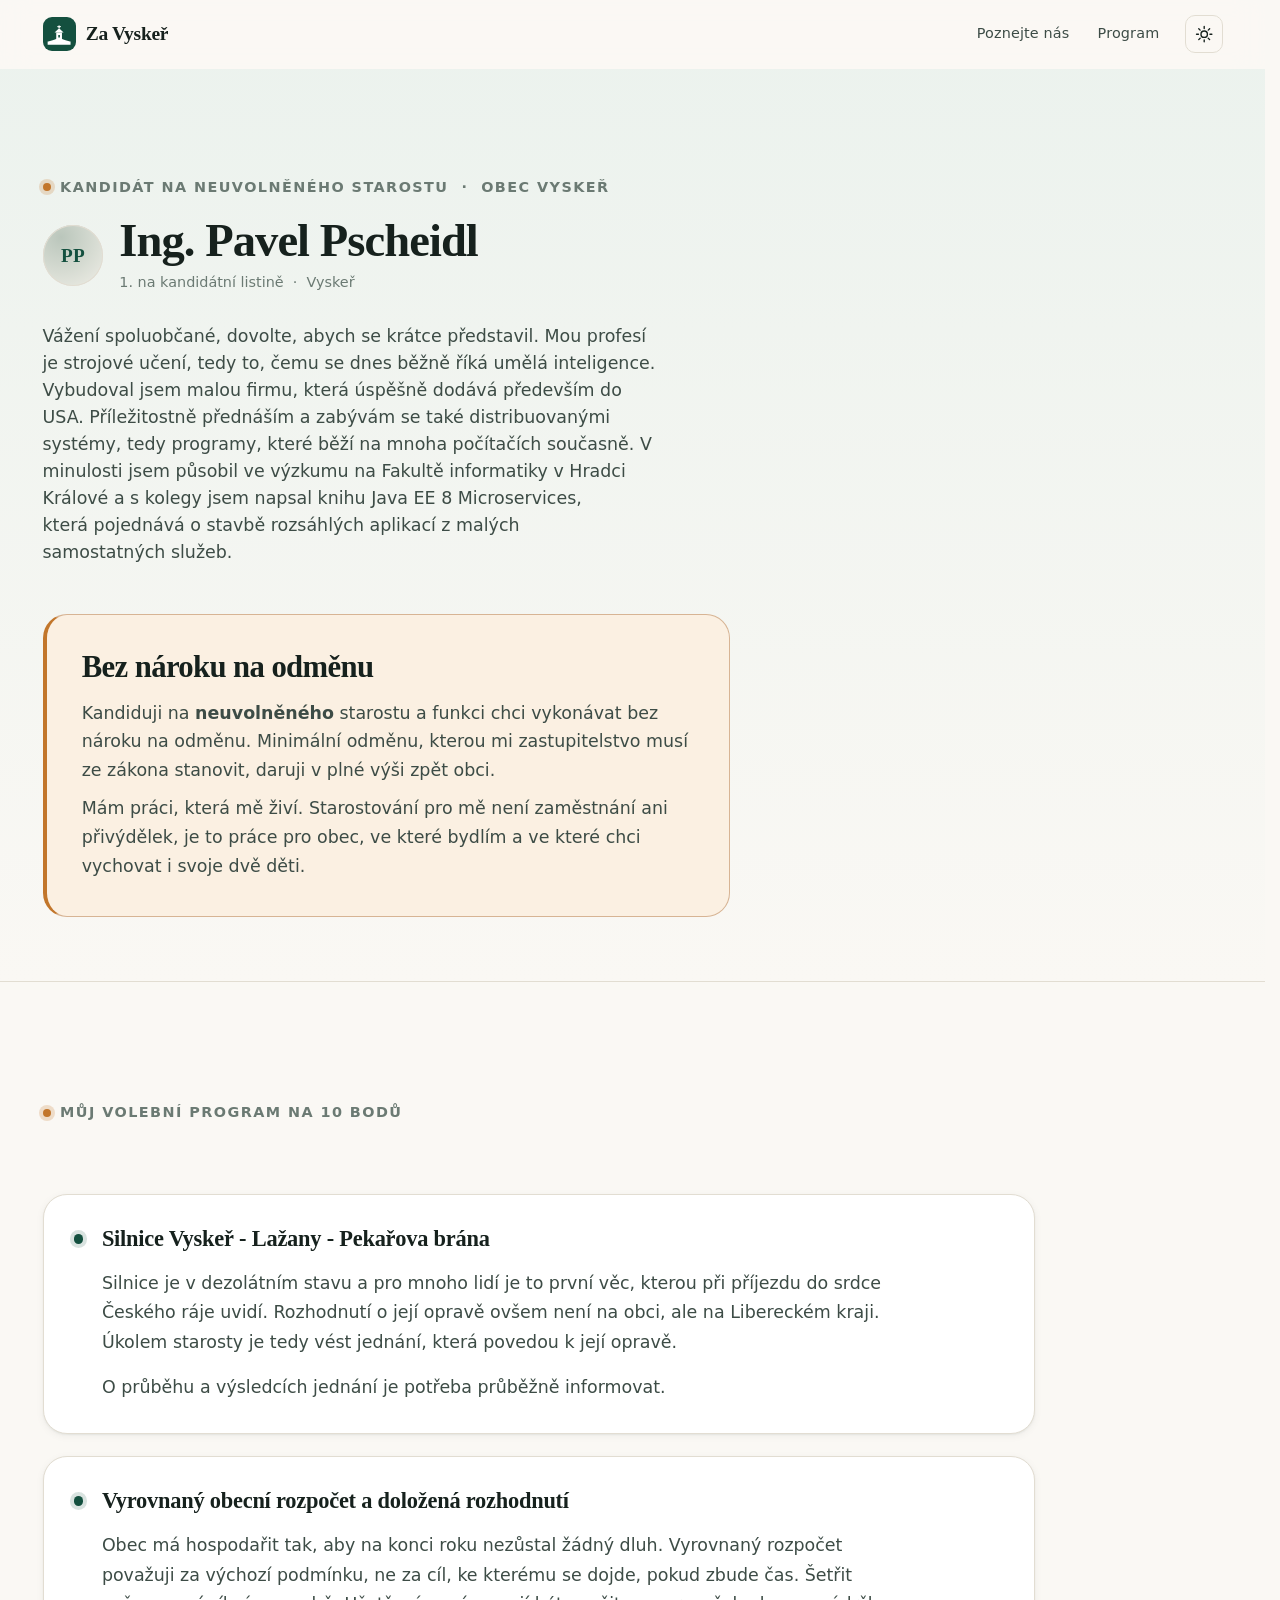
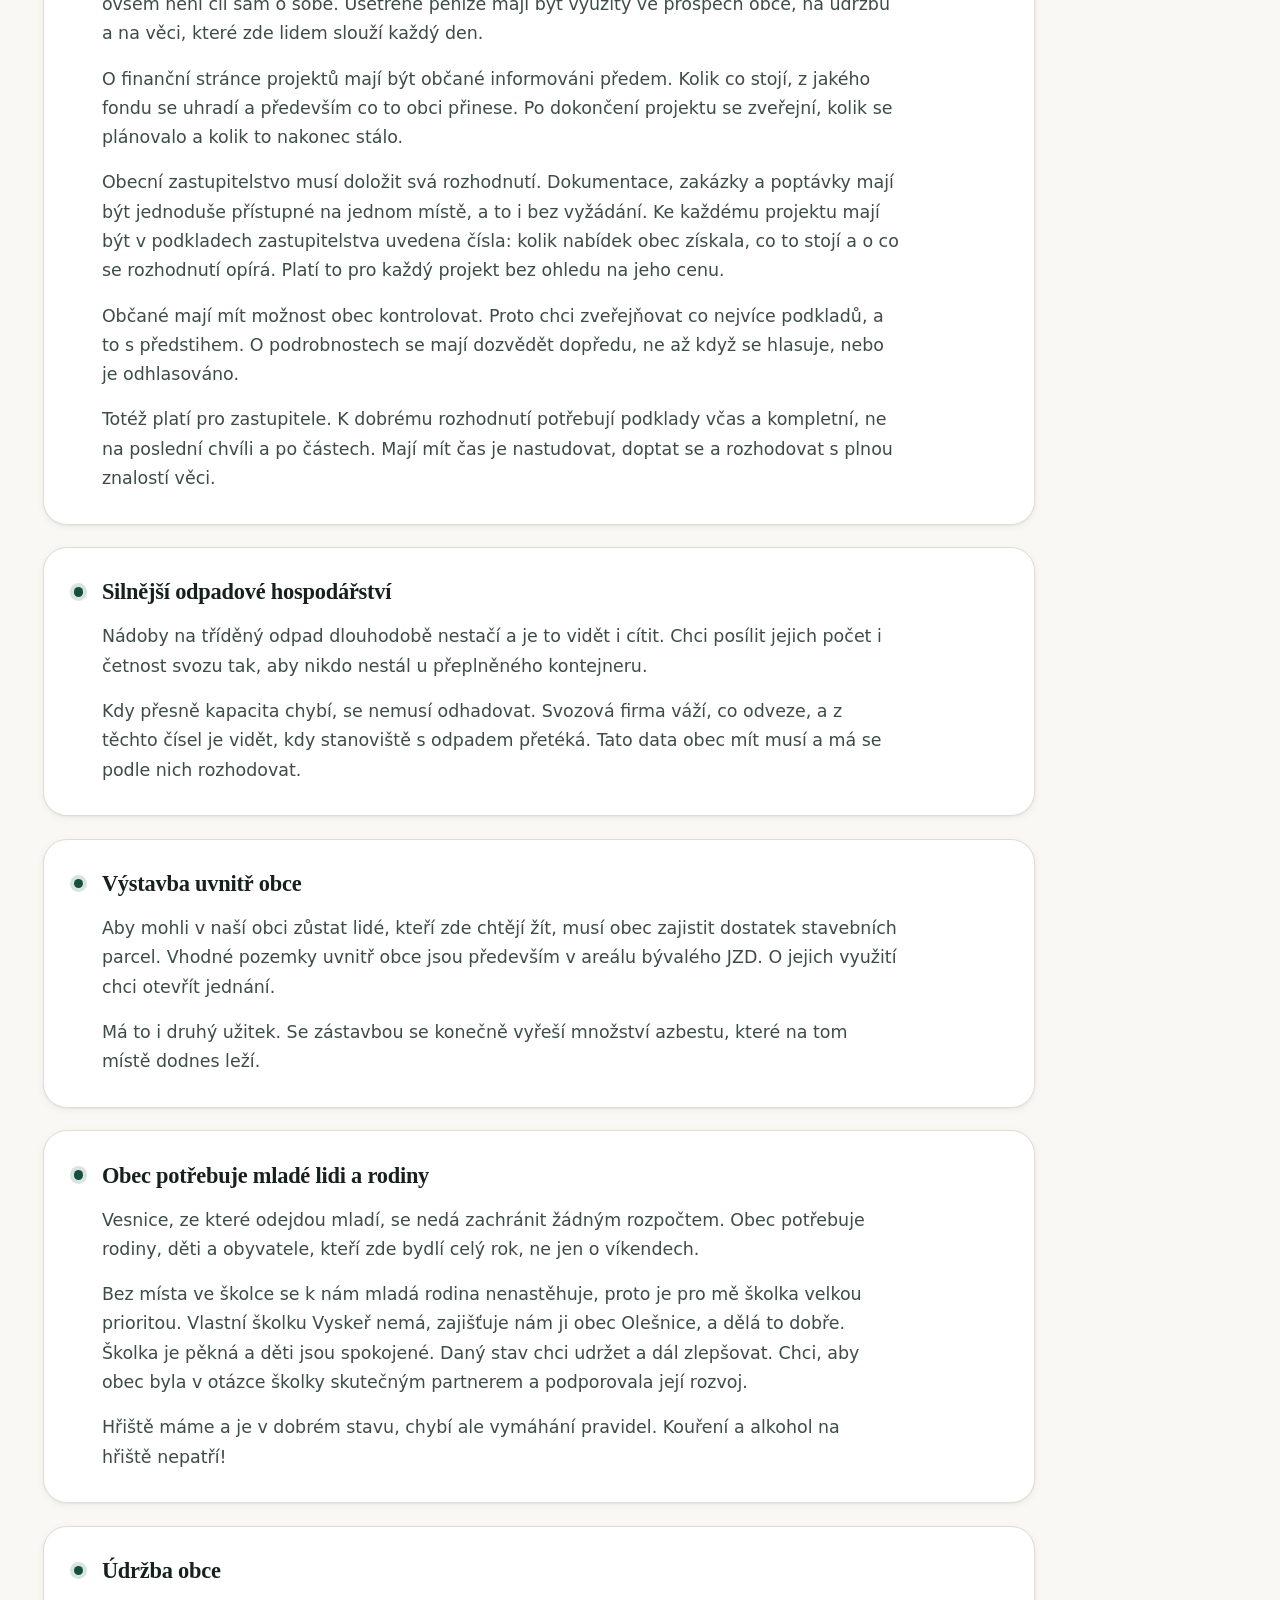
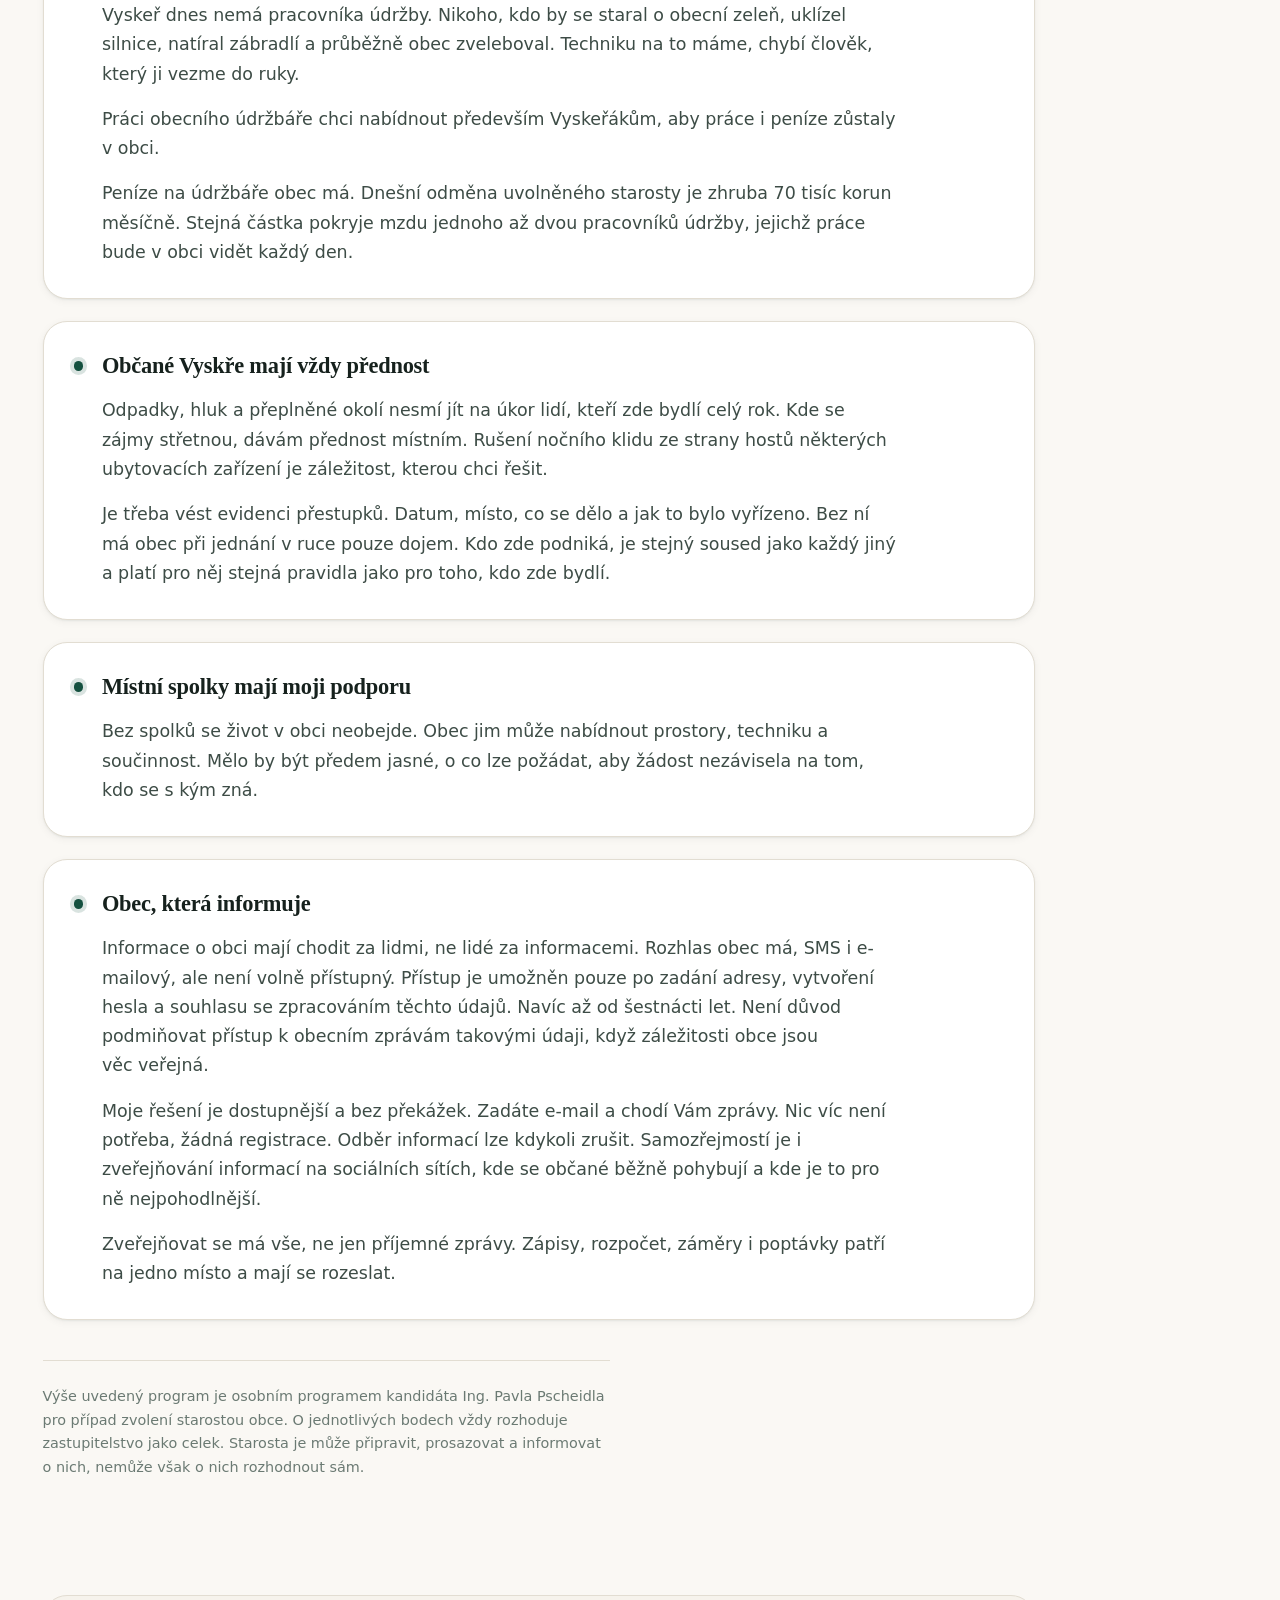
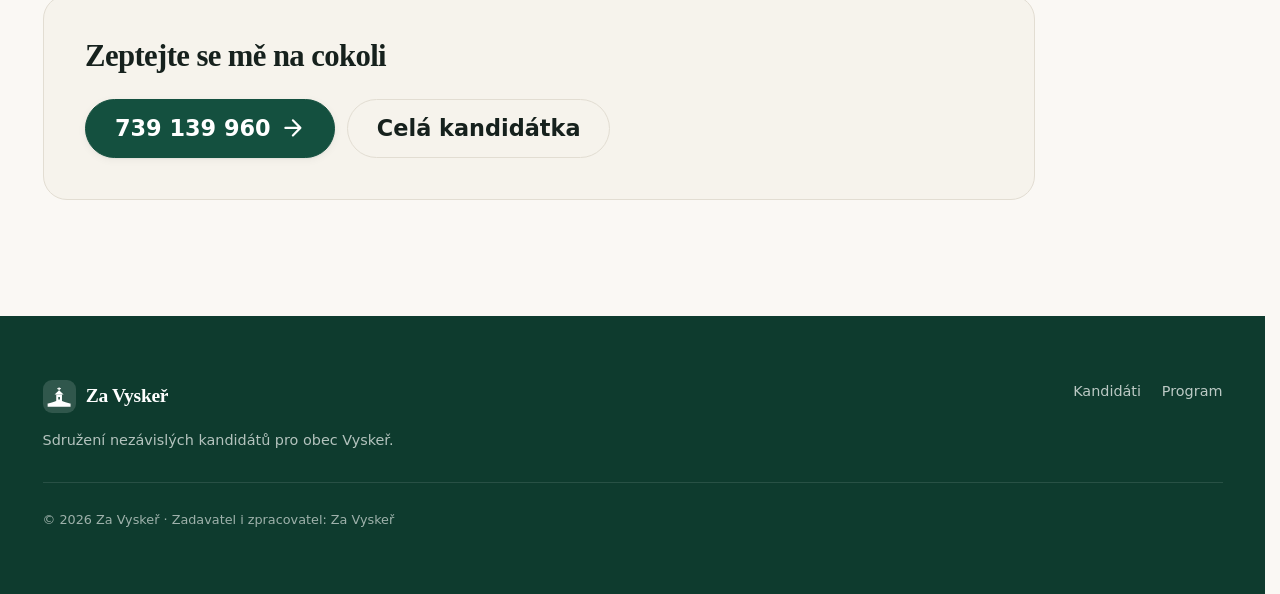
==== commit 21bd9120: "feat: setkani s kandidaty - pani Michaela Hola" ====
--- a/program/index.html
+++ b/program/index.html
@@ -152,7 +152,7 @@
           <span class="program__mark" aria-hidden="true"></span>
           <h3 class="program__title">Vyrovnaný obecní rozpočet a doložená rozhodnutí</h3>
           <p class="program__text">
-            Obec má podle zákona hospodařit tak, aby na konci roku nezůstal žádný dluh.
+            Obec má hospodařit tak, aby na konci roku nezůstal žádný dluh.
             Vyrovnaný rozpočet považuji za výchozí podmínku, ne za cíl, ke kterému se
             dojde, pokud zbude čas. Šetřit ovšem není cíl sám o sobě. Ušetřené peníze
             mají být využity ve prospěch obce, na údržbu a na věci, které zde lidem
@@ -256,7 +256,7 @@
           <h3 class="program__title">Občané Vyskře mají vždy přednost</h3>
           <p class="program__text">
             Odpadky, hluk a přeplněné okolí nesmí jít na úkor lidí, kteří zde bydlí celý
-            rok. Kde se zájmy střetnou, dávám přednost místním. nRušení nočního klidu ze strany hostů některých
+            rok. Kde se zájmy střetnou, dávám přednost místním. Rušení nočního klidu ze strany hostů některých
             ubytovacích zařízení je záležitost, kterou chci řešit.
           </p>
 
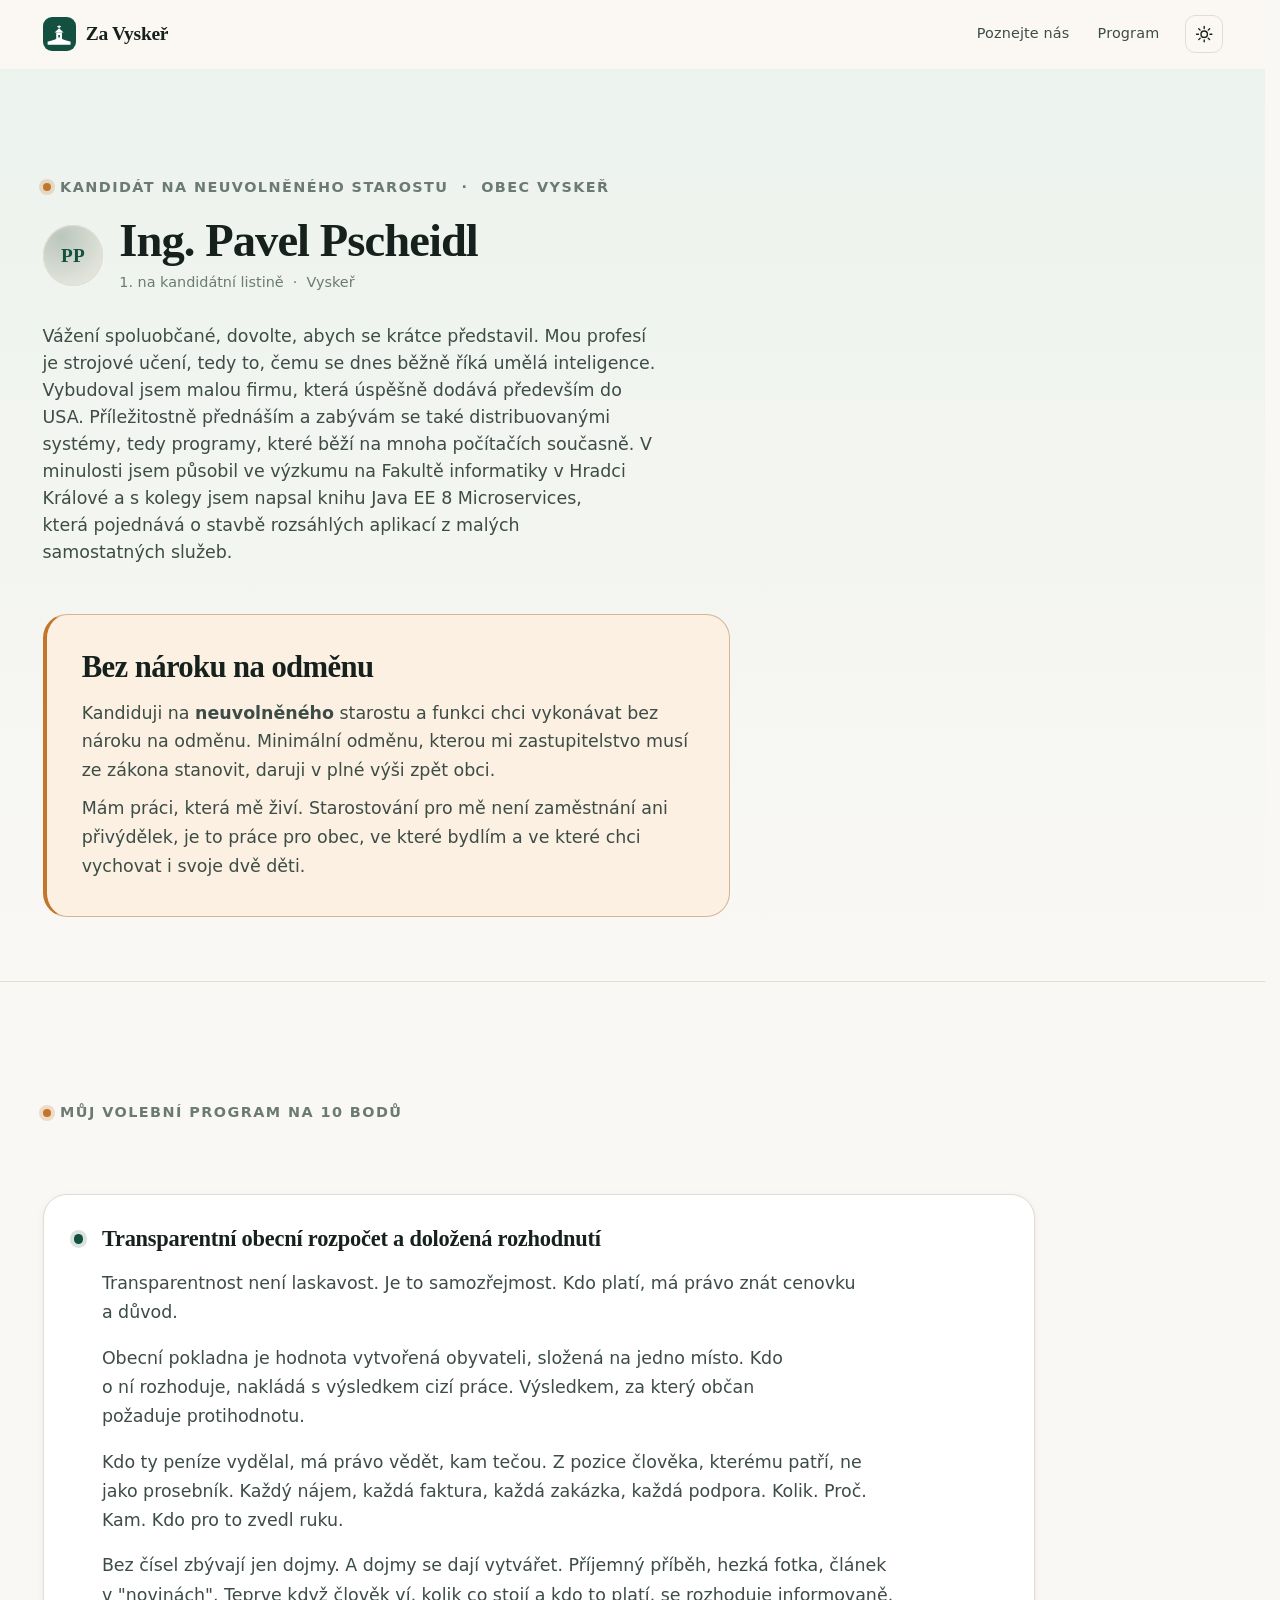
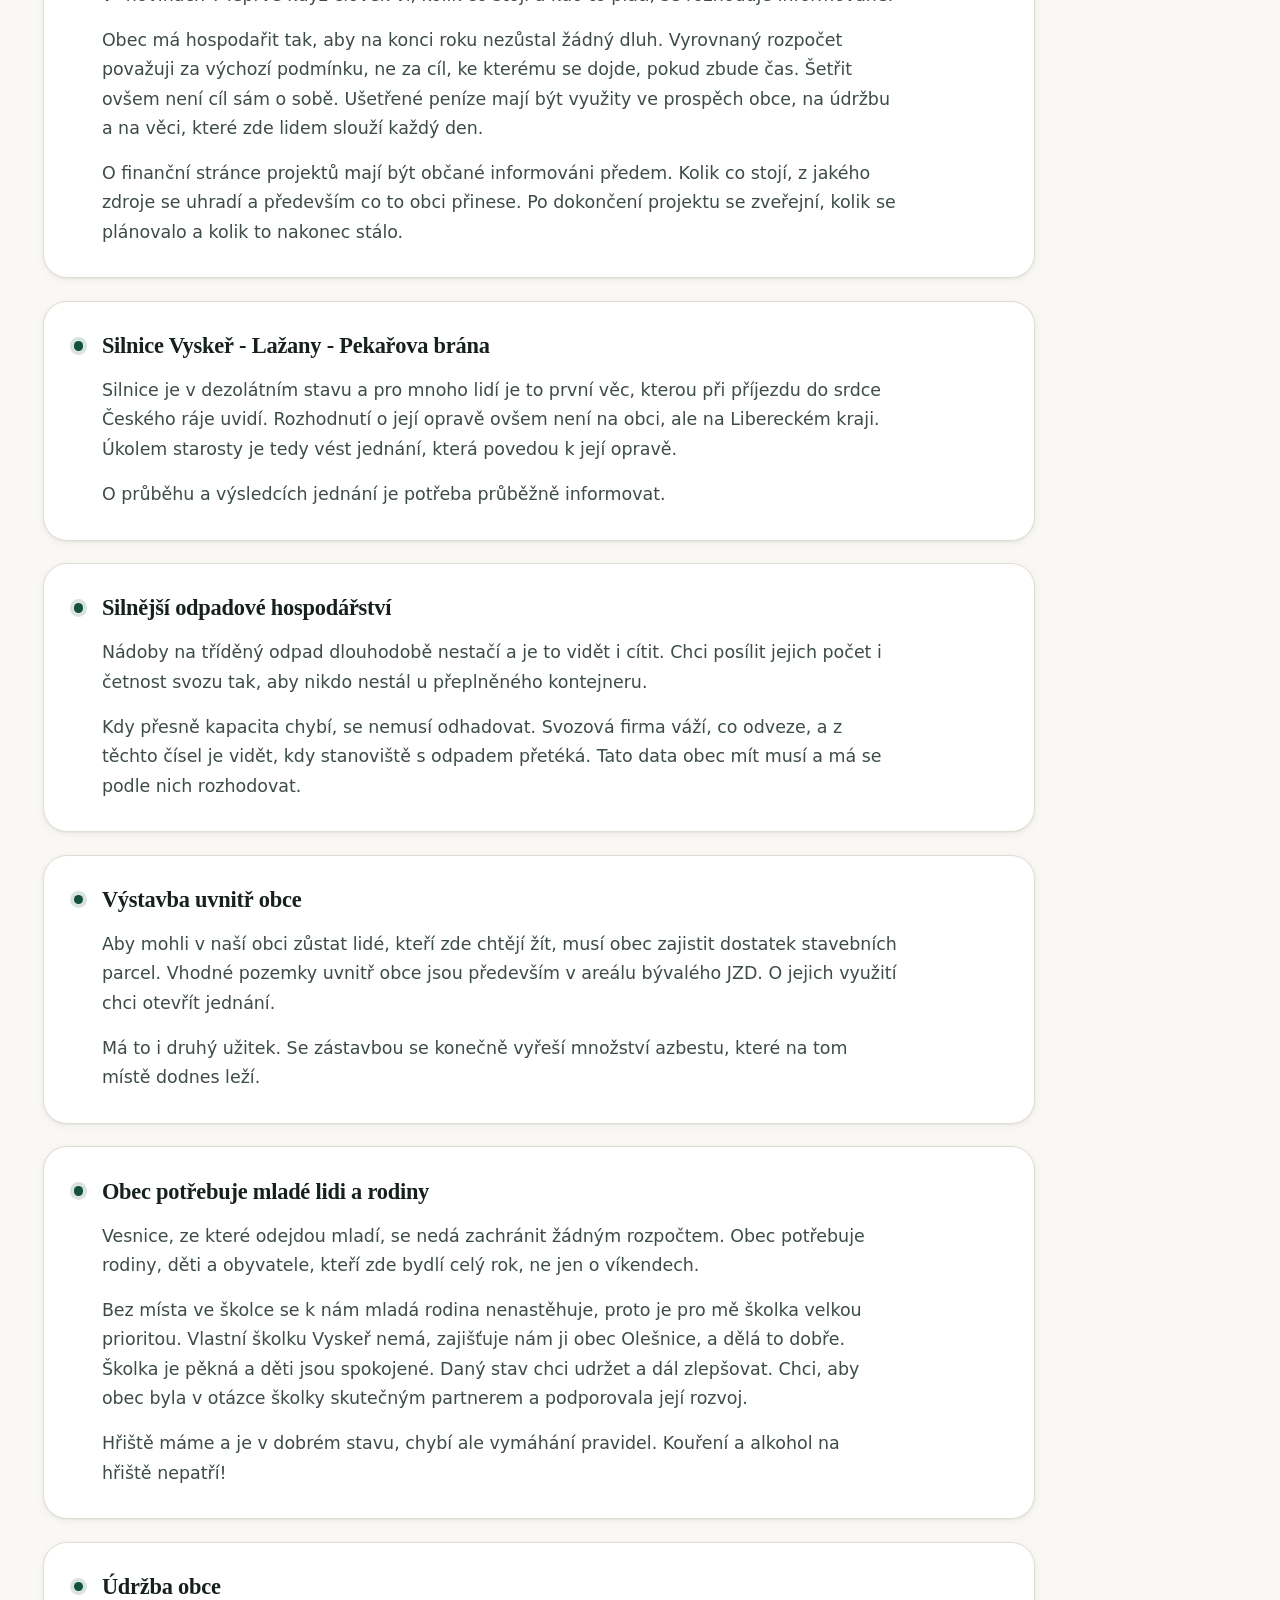
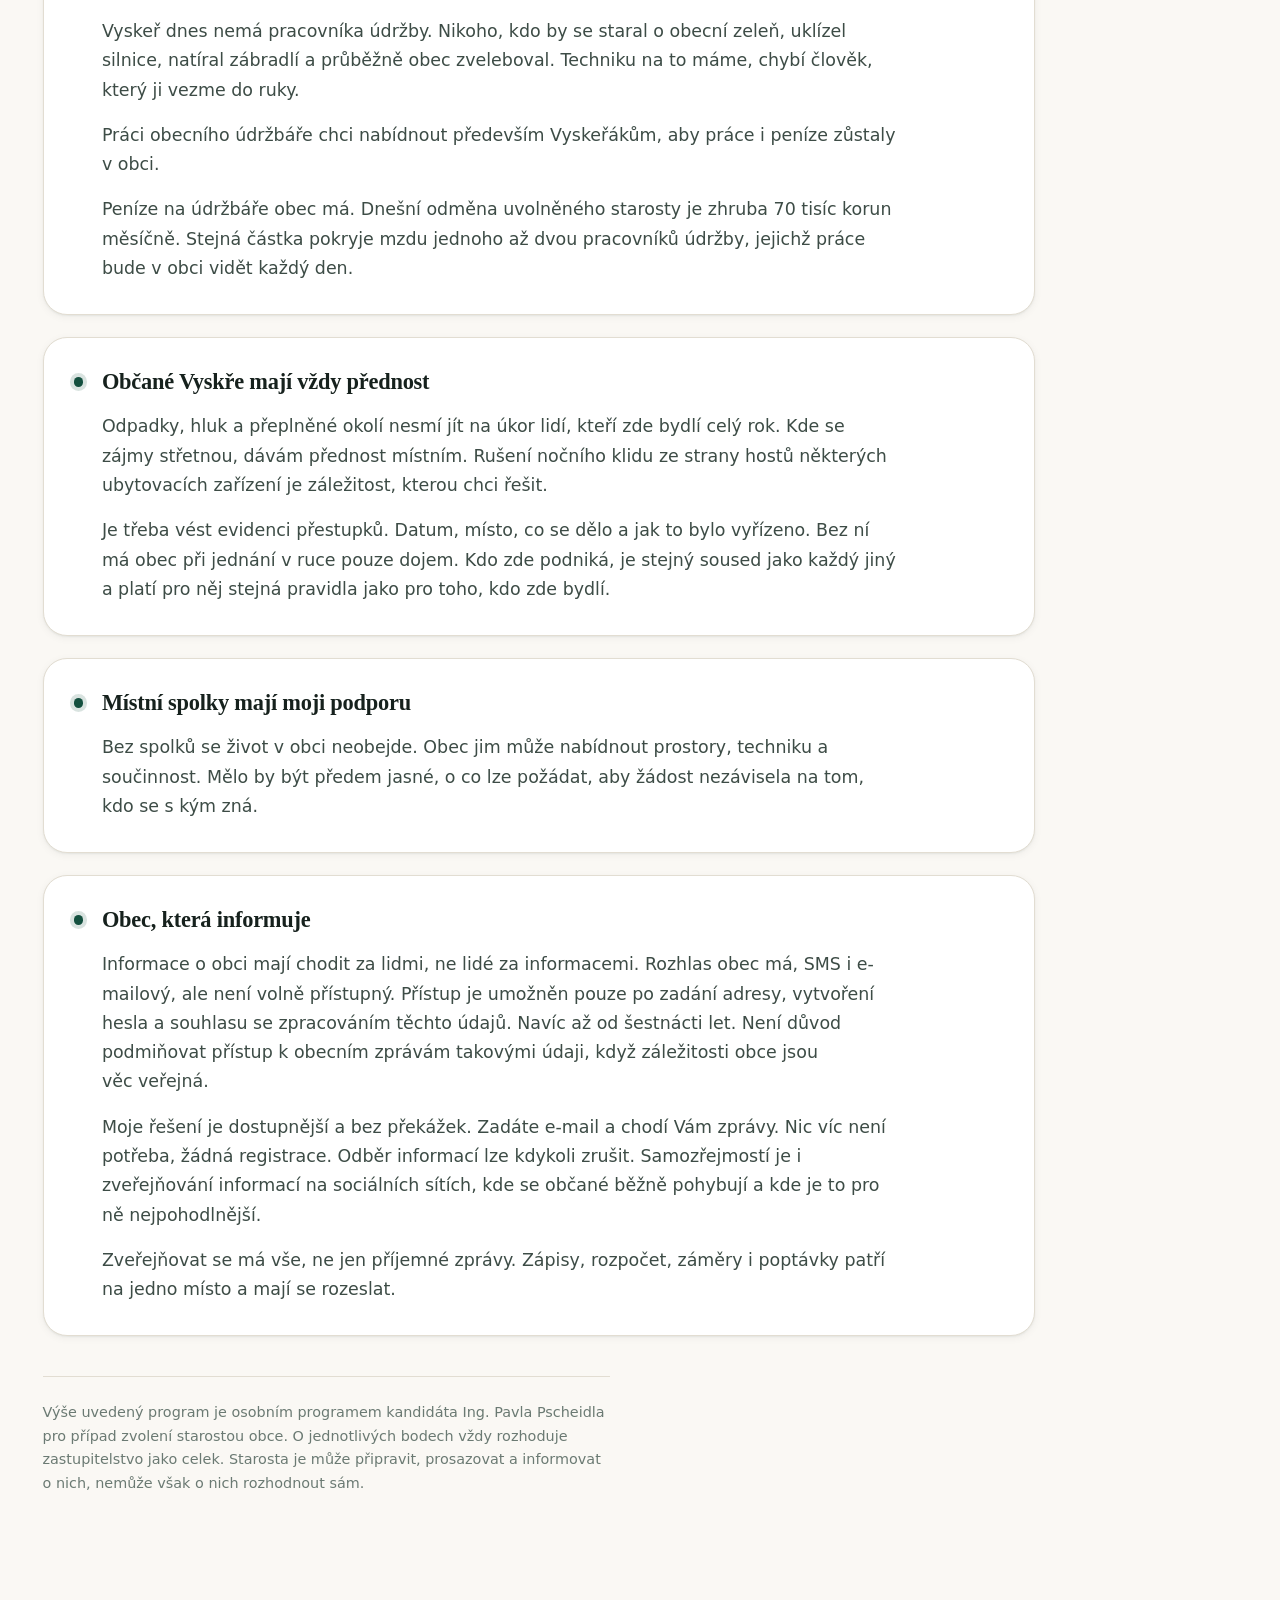
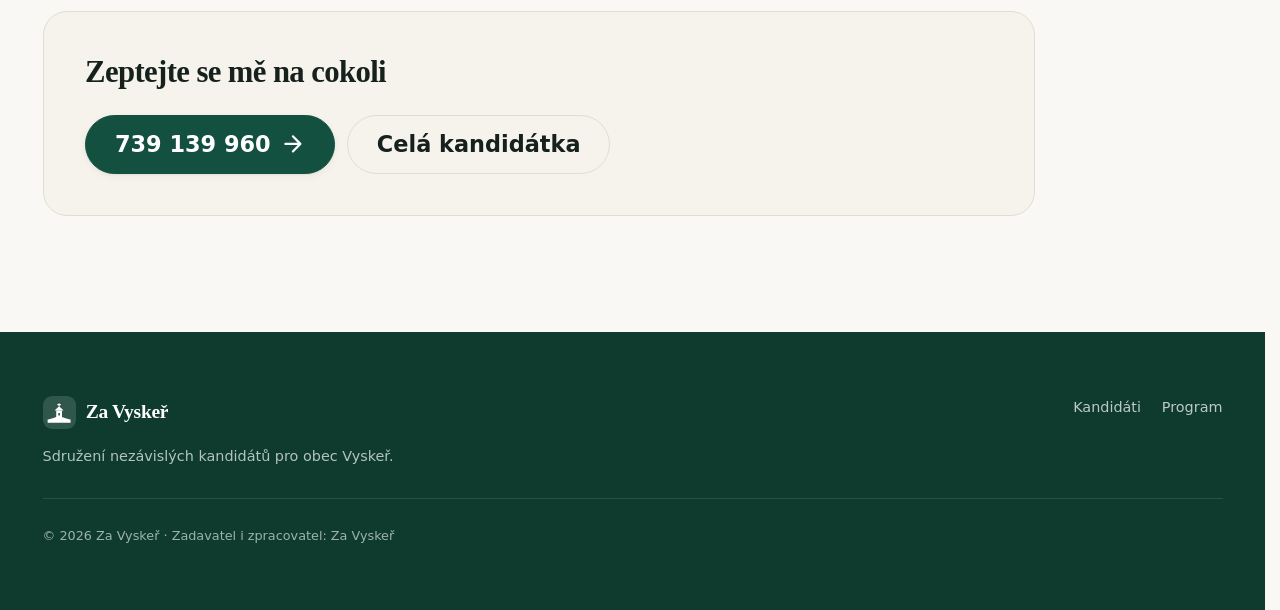
==== commit 17c973f0: "feat: Pavel Pscheidl uprava sekce obecniho rozpoctu" ====
--- a/program/index.html
+++ b/program/index.html
@@ -136,6 +136,41 @@
 
         <li class="program__item">
           <span class="program__mark" aria-hidden="true"></span>
+          <h3 class="program__title">Transparentní obecní rozpočet a doložená rozhodnutí</h3>
+          <p class="program__text">
+            Transparentnost není laskavost. Je to samozřejmost. Kdo platí, má právo znát cenovku a důvod.
+          </p>
+          <p class="program__text">
+            Obecní pokladna je hodnota vytvořená obyvateli, složená na jedno místo.
+            Kdo o ní rozhoduje, nakládá s výsledkem cizí práce. Výsledkem, za který občan požaduje protihodnotu.
+          </p>
+          <p class="program__text">
+            Kdo ty peníze vydělal, má právo vědět, kam tečou. Z pozice člověka, kterému patří, ne jako prosebník. Každý nájem,
+            každá faktura, každá zakázka, každá podpora. Kolik. Proč. Kam. Kdo pro to zvedl ruku.
+          </p>
+          <p class="program__text">
+            Bez čísel zbývají jen dojmy. A dojmy se dají vytvářet. Příjemný příběh,
+            hezká fotka, článek v "novinách". Teprve když člověk ví, kolik co stojí a kdo
+            to platí, se rozhoduje informovaně.
+          </p>
+
+          <p class="program__text">
+            Obec má hospodařit tak, aby na konci roku nezůstal žádný dluh. Vyrovnaný rozpočet považuji za výchozí podmínku,
+            ne za cíl, ke kterému se dojde, pokud zbude čas. Šetřit ovšem není cíl sám o sobě. Ušetřené peníze mají být využity
+            ve prospěch obce, na údržbu a na věci, které zde lidem slouží každý den.
+          </p>
+
+
+          <p class="program__text">
+            O finanční stránce projektů mají být občané informováni předem. Kolik co stojí, z jakého zdroje se uhradí
+            a především co to obci přinese. Po dokončení projektu se zveřejní, kolik se plánovalo a kolik to nakonec stálo.
+
+          </p>
+
+        </li>
+
+        <li class="program__item">
+          <span class="program__mark" aria-hidden="true"></span>
           <h3 class="program__title">Silnice Vyskeř - Lažany - Pekařova brána</h3>
           <p class="program__text">
             Silnice je v dezolátním stavu a pro mnoho lidí je to první věc, kterou při
@@ -145,40 +180,6 @@
           </p>
           <p class="program__text">
             O průběhu a výsledcích jednání je potřeba průběžně informovat.
-          </p>
-        </li>
-
-        <li class="program__item">
-          <span class="program__mark" aria-hidden="true"></span>
-          <h3 class="program__title">Vyrovnaný obecní rozpočet a doložená rozhodnutí</h3>
-          <p class="program__text">
-            Obec má hospodařit tak, aby na konci roku nezůstal žádný dluh.
-            Vyrovnaný rozpočet považuji za výchozí podmínku, ne za cíl, ke kterému se
-            dojde, pokud zbude čas. Šetřit ovšem není cíl sám o sobě. Ušetřené peníze
-            mají být využity ve prospěch obce, na údržbu a na věci, které zde lidem
-            slouží každý den.
-          </p>
-          <p class="program__text">
-            O finanční stránce projektů mají být občané informováni předem. Kolik co
-            stojí, z jakého fondu se uhradí a především co to obci přinese. Po
-            dokončení projektu se zveřejní, kolik se plánovalo a kolik to nakonec stálo.
-          </p>
-          <p class="program__text">
-            Obecní zastupitelstvo musí doložit svá rozhodnutí. Dokumentace, zakázky a
-            poptávky mají být jednoduše přístupné na jednom místě, a to i bez vyžádání.
-            Ke každému projektu mají být v podkladech zastupitelstva uvedena čísla:
-            kolik nabídek obec získala, co to stojí a o co se rozhodnutí opírá. Platí
-            to pro každý projekt bez ohledu na jeho cenu.
-          </p>
-          <p class="program__text">
-            Občané mají mít možnost obec kontrolovat. Proto chci zveřejňovat co nejvíce
-            podkladů, a to s předstihem. O podrobnostech se mají dozvědět dopředu, ne
-            až když se hlasuje, nebo je odhlasováno.
-          </p>
-          <p class="program__text">
-            Totéž platí pro zastupitele. K dobrému rozhodnutí potřebují podklady včas
-            a kompletní, ne na poslední chvíli a po částech. Mají mít čas je nastudovat,
-            doptat se a rozhodovat s plnou znalostí věci.
           </p>
         </li>
 
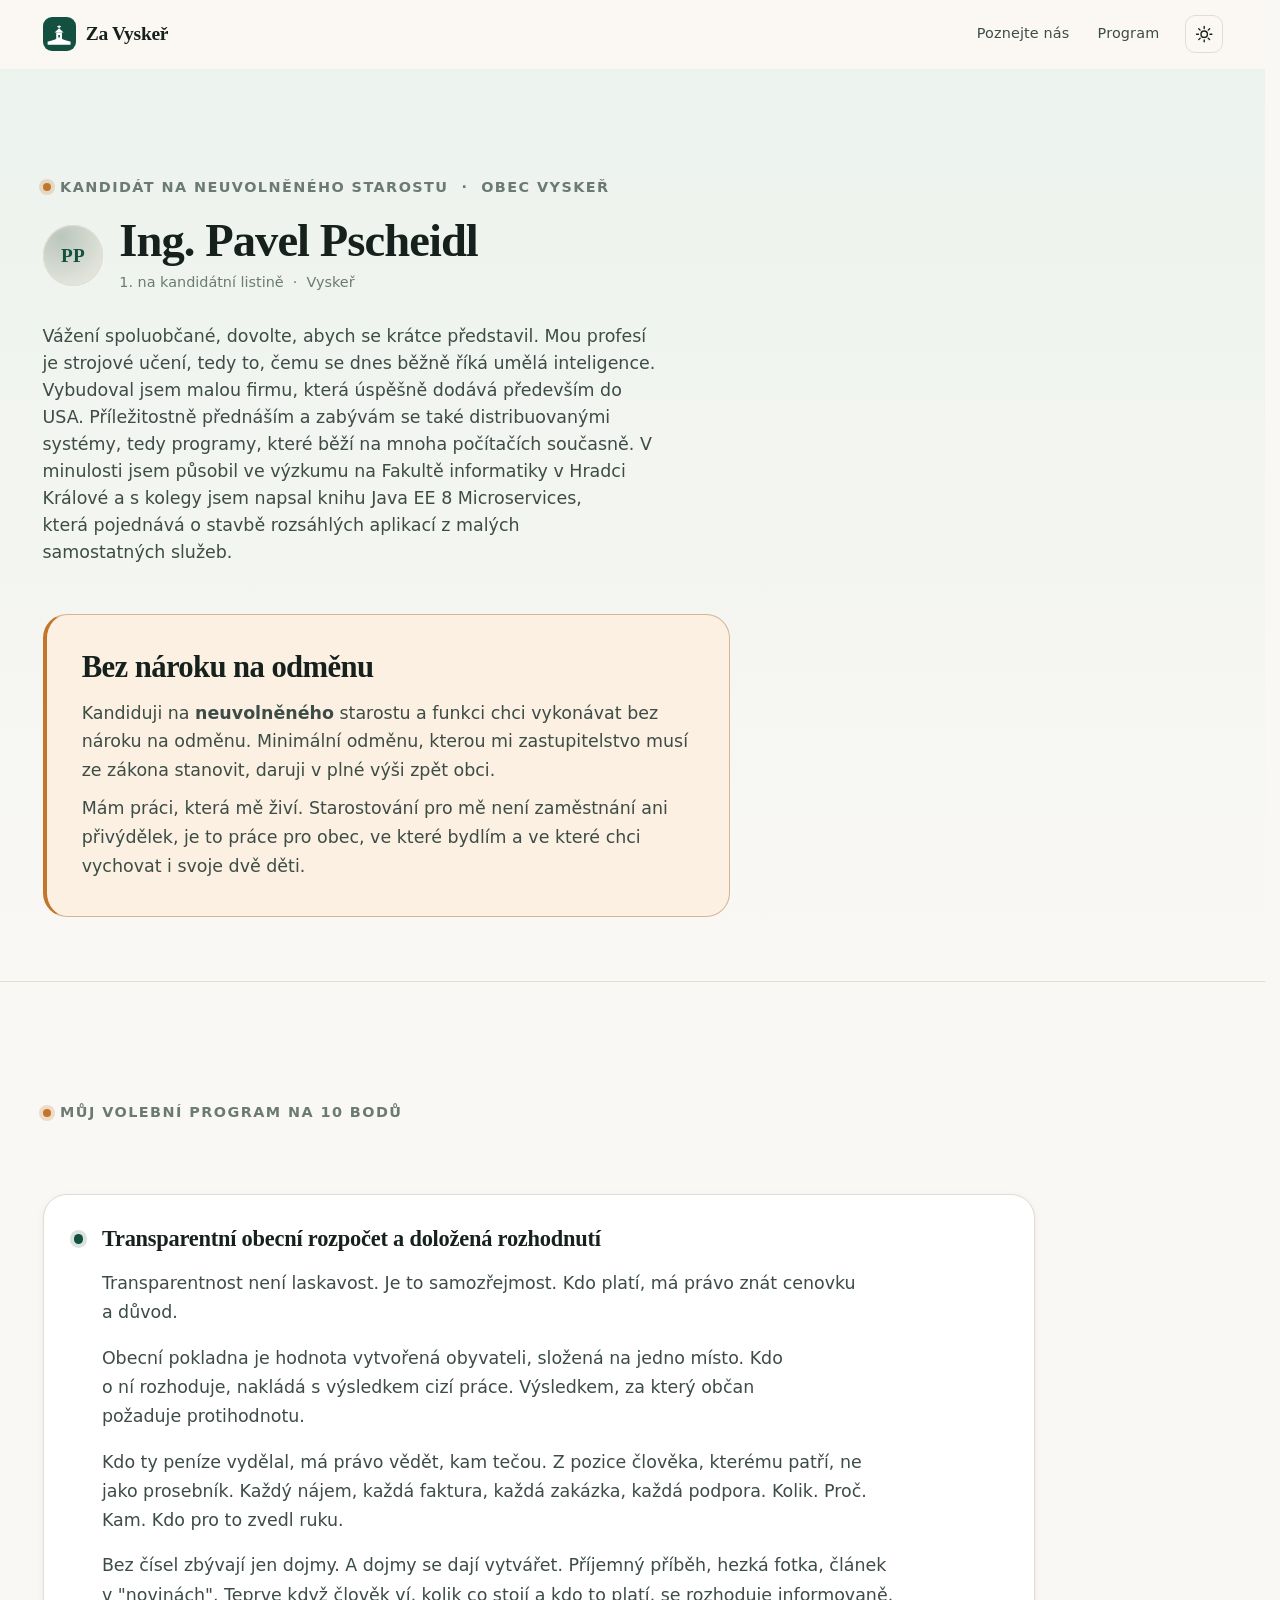
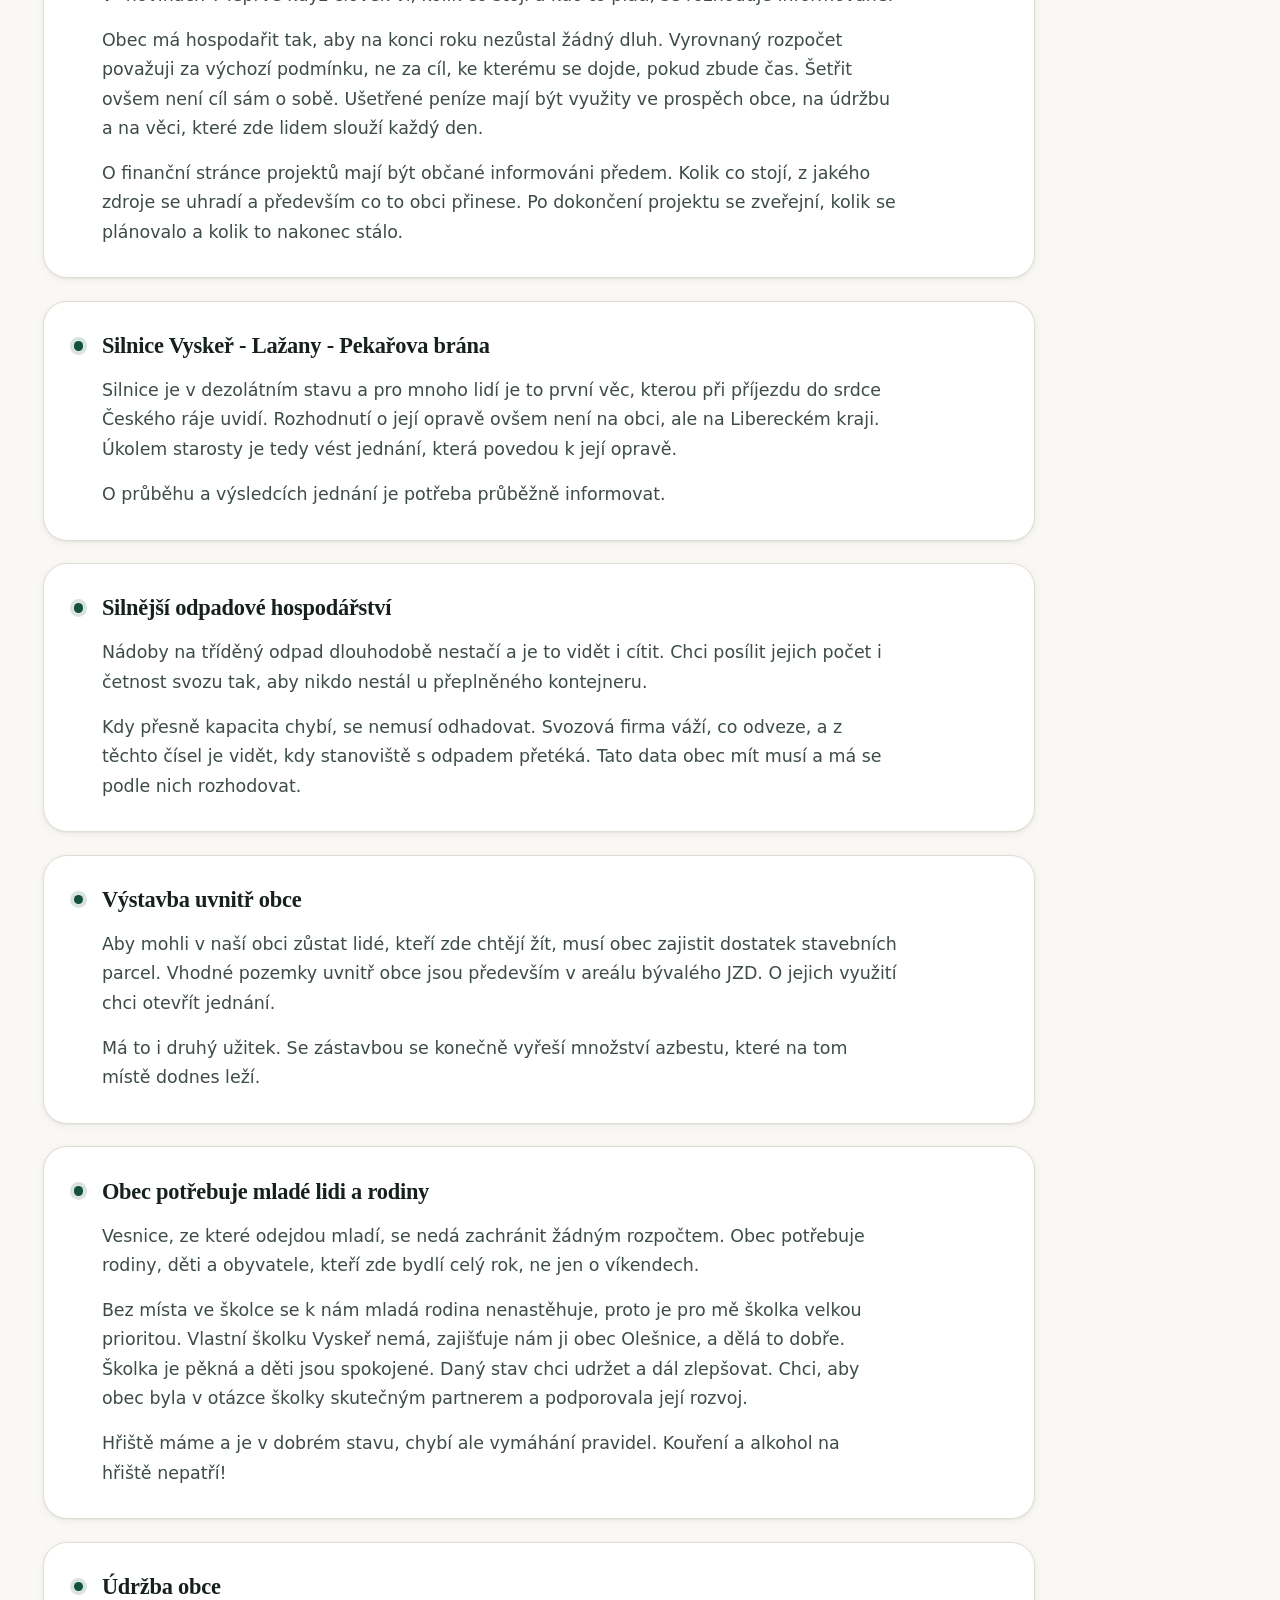
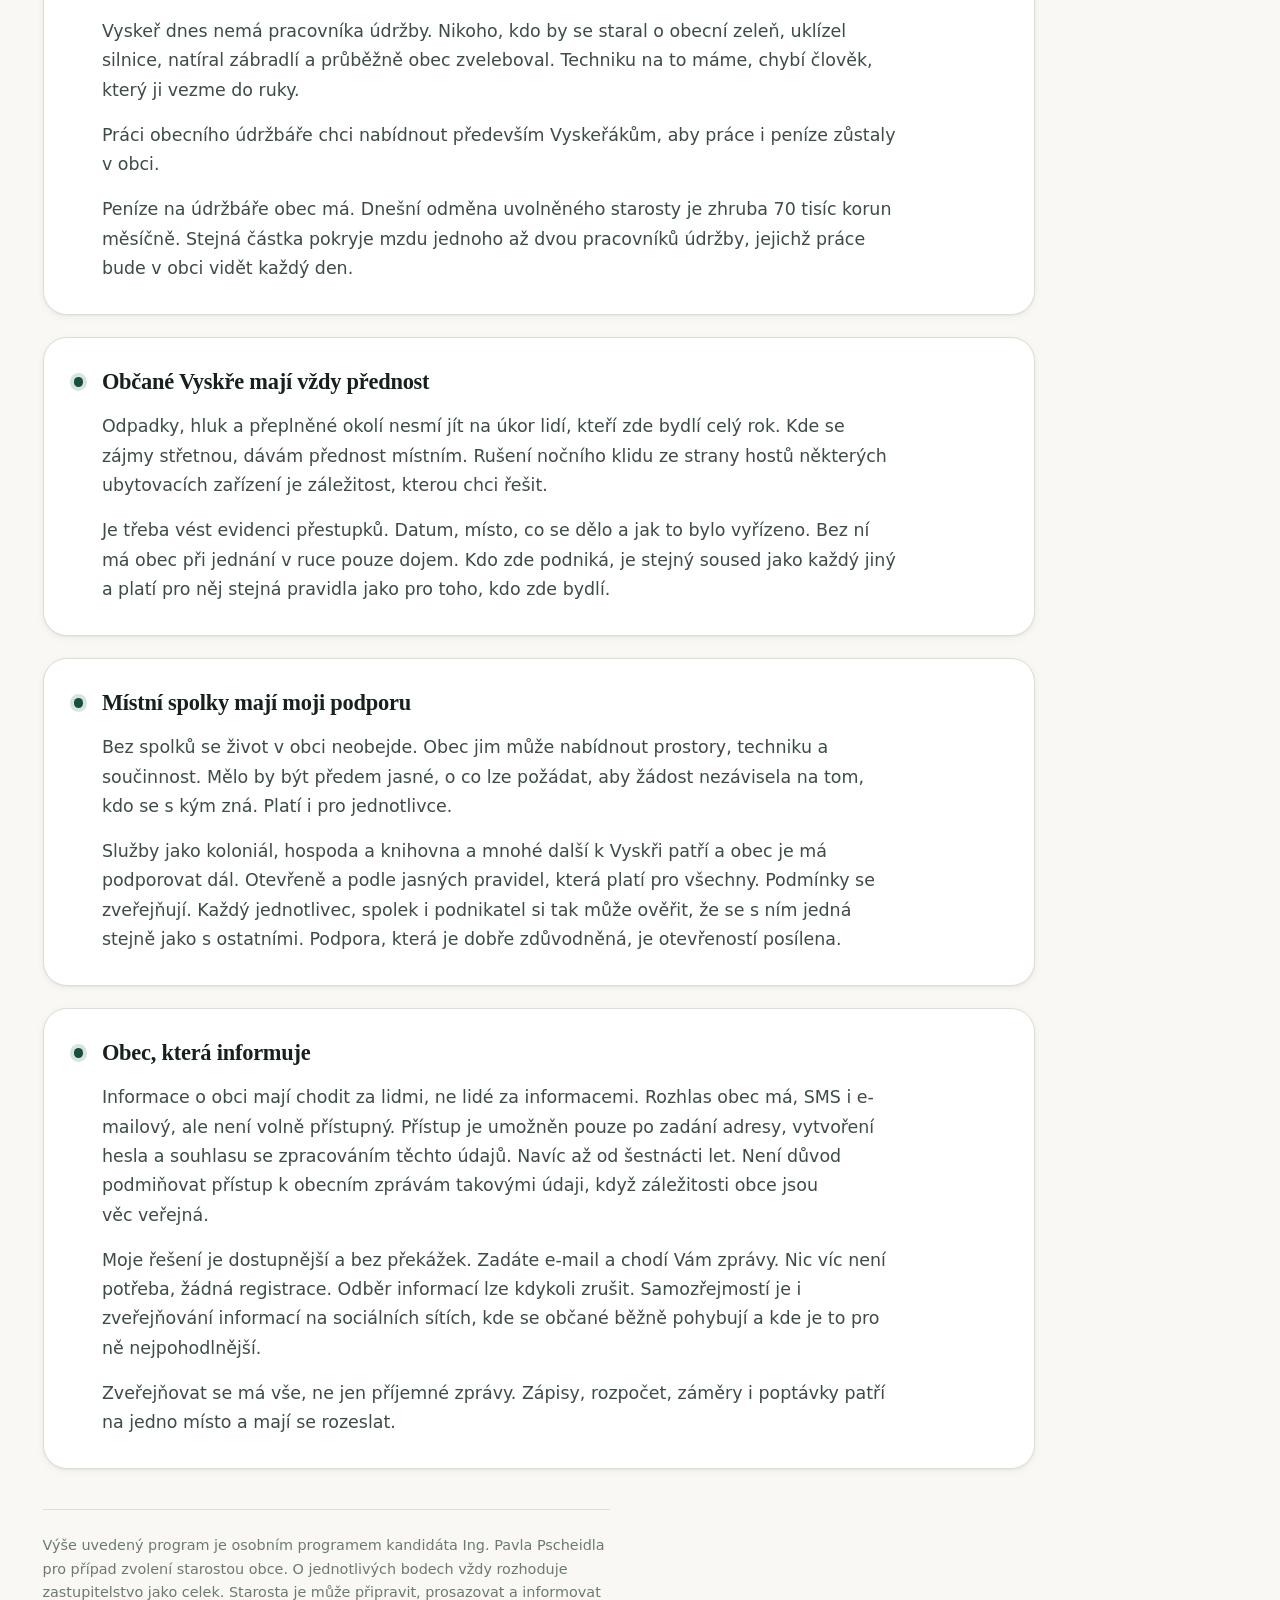
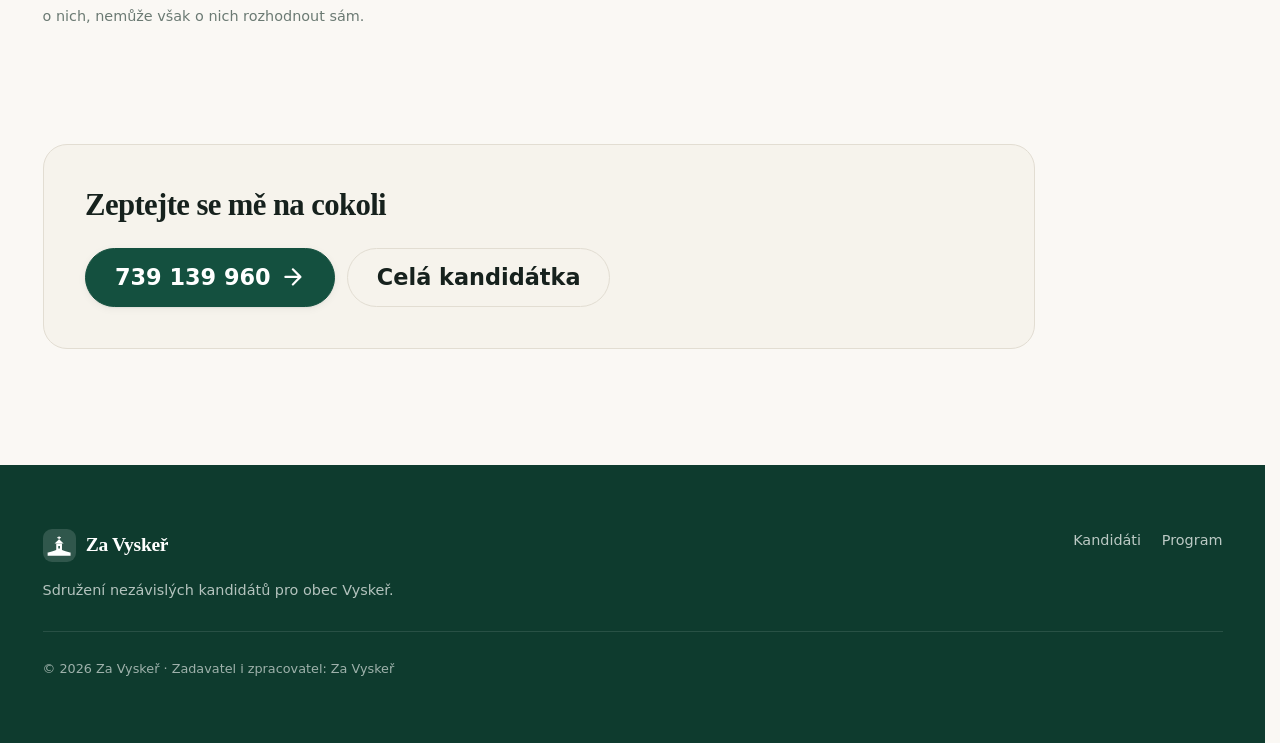
==== commit 3e0f22e2: "feat: zpresneni podpory sluzeb a spolku" ====
--- a/program/index.html
+++ b/program/index.html
@@ -275,7 +275,13 @@
           <p class="program__text">
             Bez spolků se život v obci neobejde. Obec jim může nabídnout prostory,
             techniku a součinnost. Mělo by být předem jasné, o co lze požádat, aby
-            žádost nezávisela na tom, kdo se s kým zná.
+            žádost nezávisela na tom, kdo se s kým zná. Platí i pro jednotlivce.
+          </p>
+          <p class="program__text">
+            Služby jako koloniál, hospoda a knihovna a mnohé další k Vyskři patří a obec je má podporovat dál. Otevřeně a podle
+            jasných pravidel, která platí pro všechny. Podmínky se zveřejňují.
+            Každý jednotlivec, spolek i podnikatel si tak může ověřit, že se s ním jedná stejně jako s ostatními.
+            Podpora, která je dobře zdůvodněná, je otevřeností posílena.
           </p>
         </li>
 
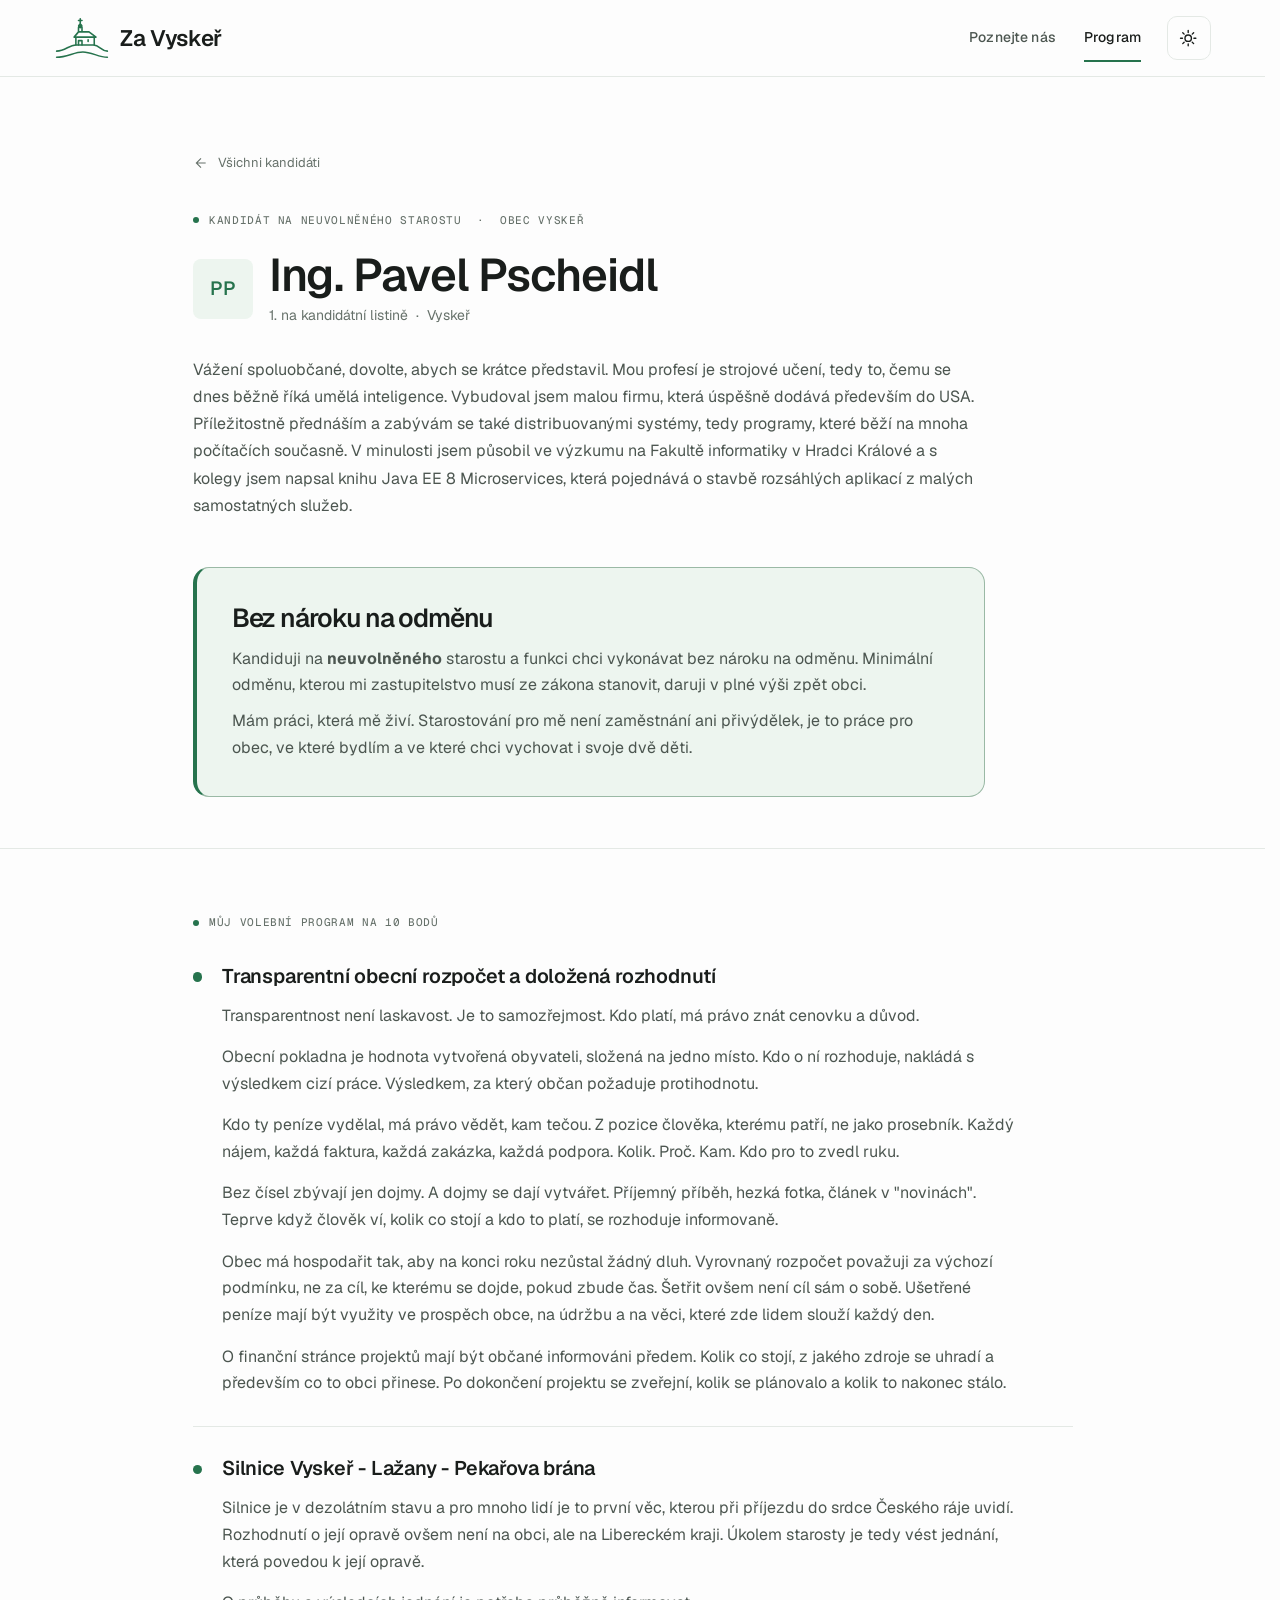
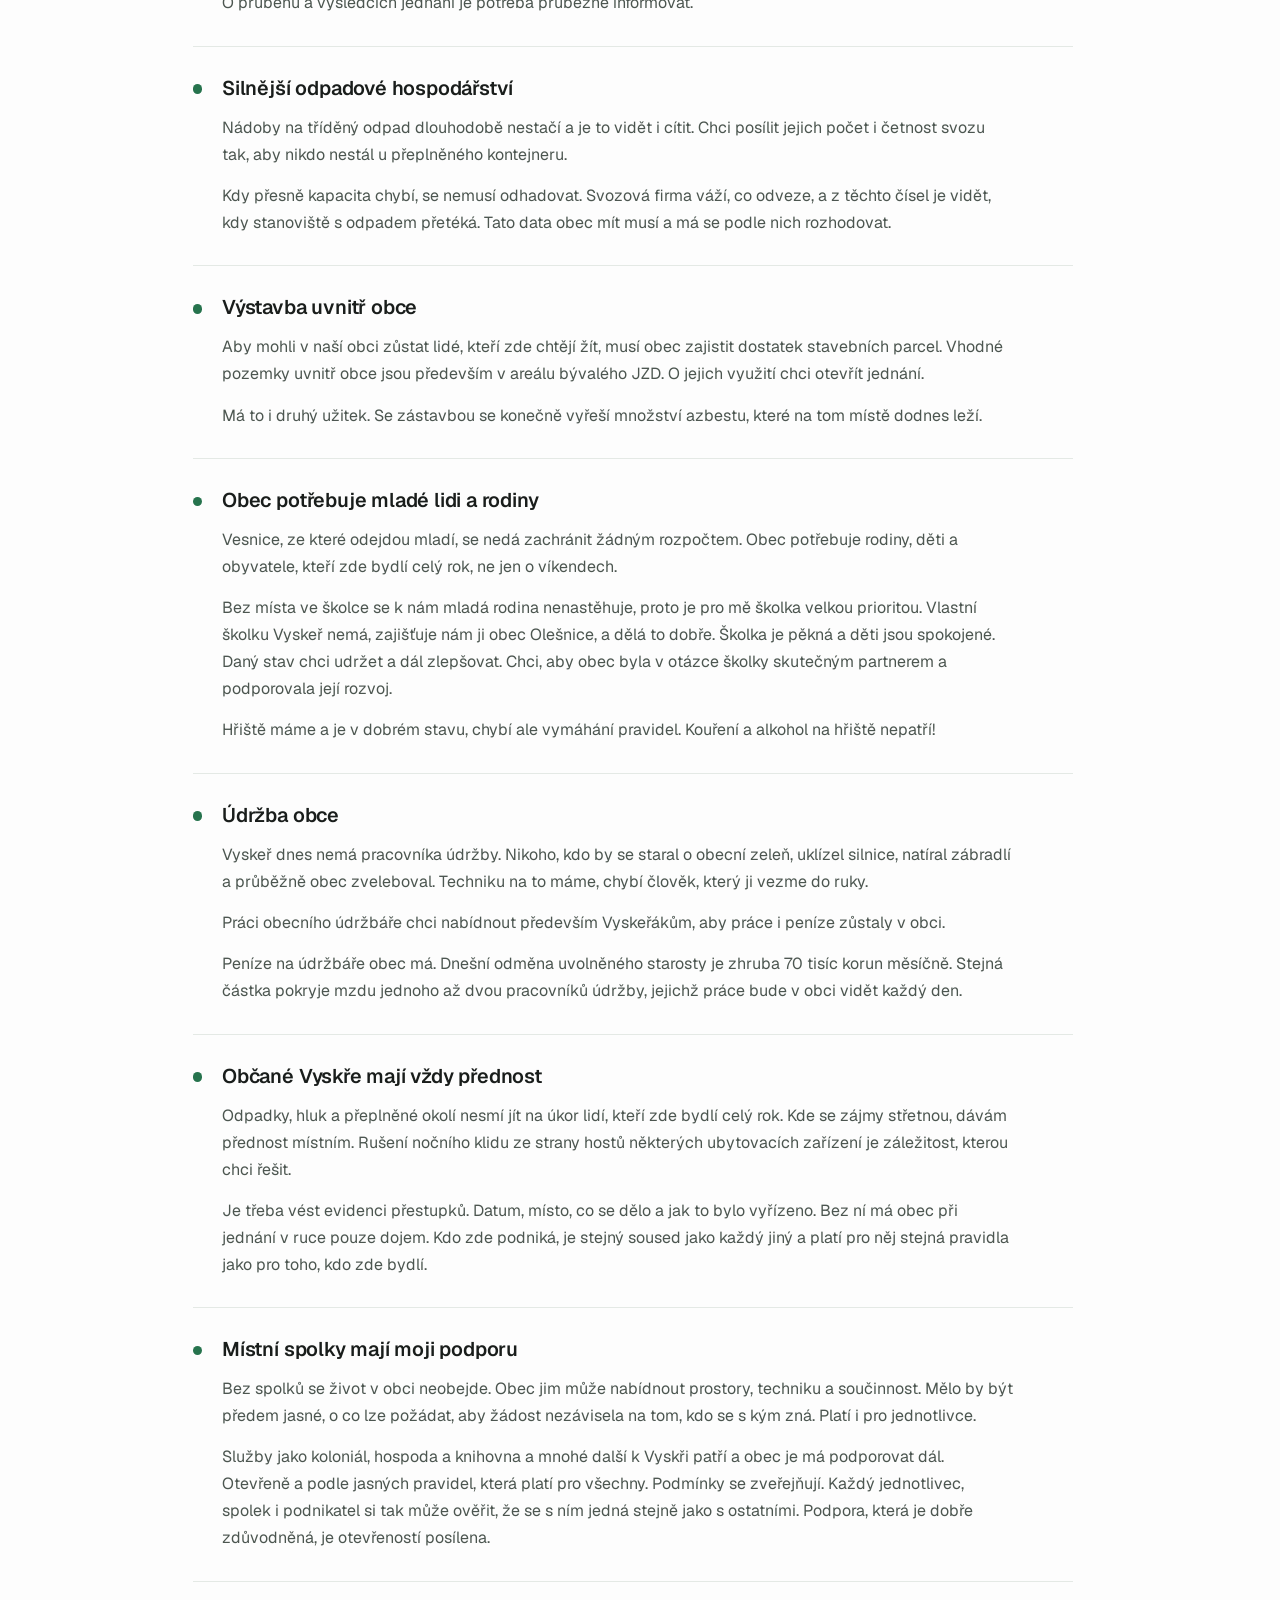
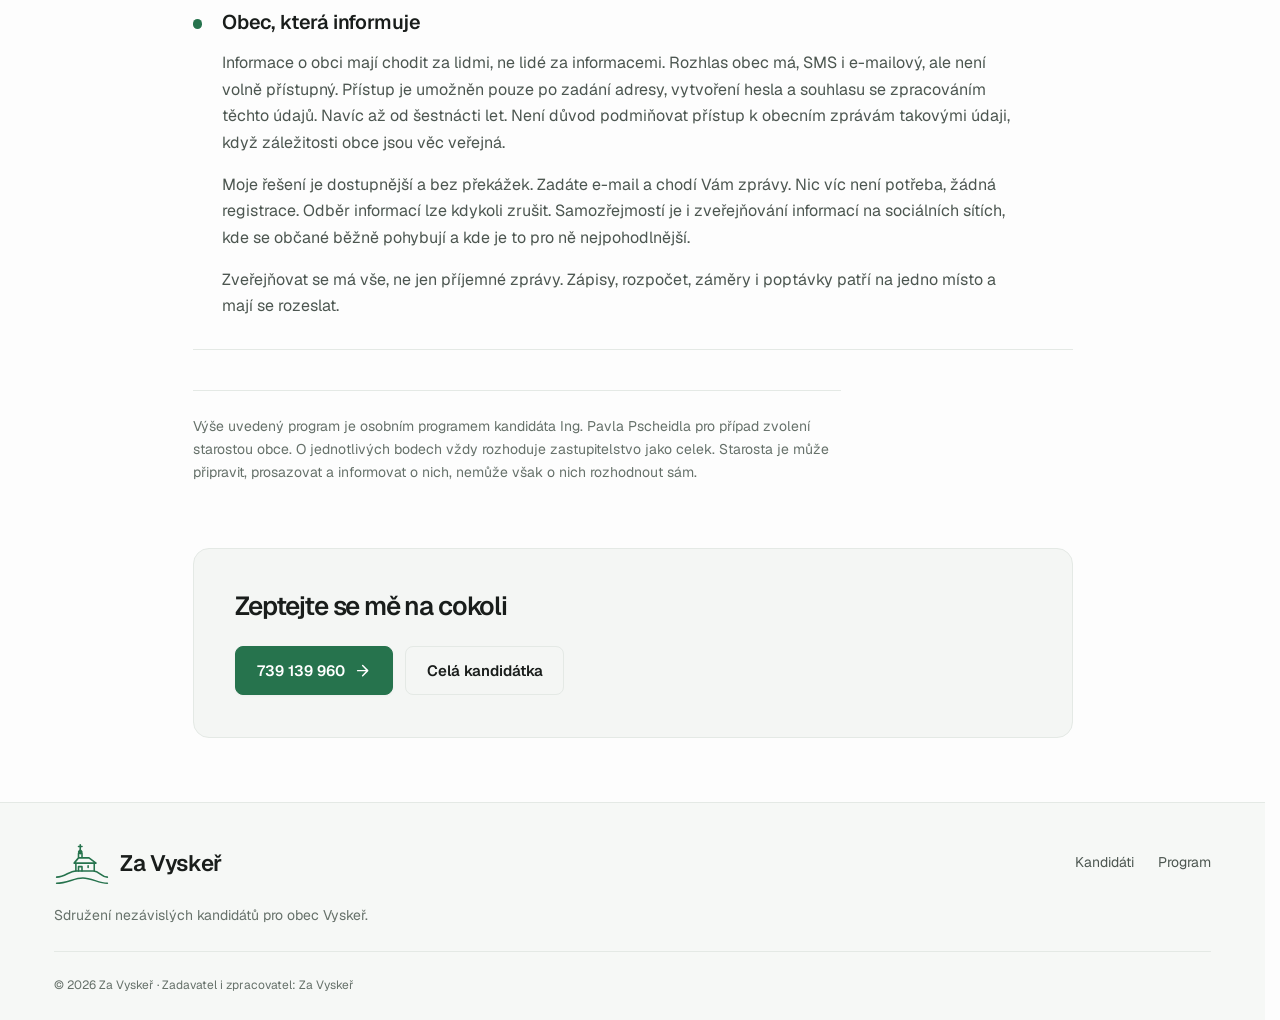
==== commit 740229a3: "Refresh site design with green accents and shared chapel logo" ====
--- a/program/index.html
+++ b/program/index.html
@@ -7,8 +7,8 @@
 
 <meta name="description" content="Program Ing. Pavla Pscheidla, kandidáta na neuvolněného starostu obce Vyskeř. Bez nároku na odměnu, vyrovnané hospodaření, transparentnost, jednání s krajem, podpora rodin, méně byrokracie, výstavba uvnitř obce, údržba obce, odpady, noční klid a podpora spolků.">
 <meta name="author" content="Za Vyskeř">
-<meta name="theme-color" content="#0f3a2e" media="(prefers-color-scheme: light)">
-<meta name="theme-color" content="#0a1512" media="(prefers-color-scheme: dark)">
+<meta name="theme-color" content="#fdfdfd" media="(prefers-color-scheme: light)">
+<meta name="theme-color" content="#121513" media="(prefers-color-scheme: dark)">
 <link rel="canonical" href="https://zavysker.cz/program/">
 
 <!-- Open Graph / sociální sítě -->
@@ -21,9 +21,10 @@
 <meta property="og:image" content="https://zavysker.cz/assets/img/og-image.png">
 <meta name="twitter:card" content="summary_large_image">
 
-<link rel="icon" href="/assets/img/favicon.svg" type="image/svg+xml">
-<link rel="apple-touch-icon" href="/assets/img/favicon.svg">
-<link rel="stylesheet" href="/assets/css/style.css">
+<link rel="icon" href="/assets/img/favicon.svg?v=20261001-2" type="image/svg+xml">
+<link rel="apple-touch-icon" href="/assets/img/favicon.svg?v=20261001-2">
+<link rel="preload" href="/assets/fonts/geist.woff2" as="font" type="font/woff2" crossorigin>
+<link rel="stylesheet" href="/assets/css/style.css?v=20261001-5">
 
 <!-- Nastaví motiv ještě před vykreslením, aby stránka neproblikla -->
 <script>
@@ -43,12 +44,8 @@
   <div class="shell site-header__inner">
     <a class="brand" href="/" aria-label="Za Vyskeř - domů">
       <span class="brand__mark" aria-hidden="true">
-        <svg viewBox="0 0 64 64" fill="currentColor" focusable="false">
-          <path d="M4 50 C5.3 49.7, 9.3 48.8, 12 48 C14.7 47.2, 17.7 46.2, 20 45.5 C22.3 44.8, 24.0 44.0, 26 43.5 C28.0 43.0, 30.0 42.5, 32 42.5 C34.0 42.5, 36.0 43.0, 38 43.5 C40.0 44.0, 41.7 44.8, 44 45.5 C46.3 46.2, 49.3 47.2, 52 48 C54.7 48.8, 58.7 49.7, 60 50 L60 58 L4 58 Z"/>
-          <path fill-rule="evenodd" d="M25 44 H39 V28 H25 Z M30 40 H34 V34 H30 Z"/>
-          <path d="M21 28 L32 18 L43 28 Z"/>
-          <path d="M30.4 18 H33.6 V11 H30.4 Z"/>
-          <path d="M27.5 15 H36.5 V12.6 H27.5 Z"/>
+        <svg viewBox="0 0 64 48" fill="none" focusable="false">
+          <use href="/assets/img/chapel.svg?v=20261001#chapel"/>
         </svg>
       </span>
       <span class="brand__text">Za&nbsp;Vyskeř</span>
@@ -84,6 +81,10 @@
   <!-- ══════════════════ ÚVOD ══════════════════ -->
   <section class="page-hero">
     <div class="shell">
+      <a class="page-hero__back" href="/#kandidati">
+        <svg viewBox="0 0 24 24" aria-hidden="true" focusable="false"><path d="m12 5-7 7 7 7M5 12h14"/></svg>
+        Všichni kandidáti
+      </a>
       <p class="eyebrow">
         <span class="eyebrow__dot" aria-hidden="true"></span>
         Kandidát na neuvolněného starostu &nbsp;·&nbsp; Obec Vyskeř
@@ -346,12 +347,8 @@
     <div>
       <a class="brand brand--footer" href="/">
         <span class="brand__mark" aria-hidden="true">
-          <svg viewBox="0 0 64 64" fill="currentColor" focusable="false">
-            <path d="M4 50 C5.3 49.7, 9.3 48.8, 12 48 C14.7 47.2, 17.7 46.2, 20 45.5 C22.3 44.8, 24.0 44.0, 26 43.5 C28.0 43.0, 30.0 42.5, 32 42.5 C34.0 42.5, 36.0 43.0, 38 43.5 C40.0 44.0, 41.7 44.8, 44 45.5 C46.3 46.2, 49.3 47.2, 52 48 C54.7 48.8, 58.7 49.7, 60 50 L60 58 L4 58 Z"/>
-            <path fill-rule="evenodd" d="M25 44 H39 V28 H25 Z M30 40 H34 V34 H30 Z"/>
-            <path d="M21 28 L32 18 L43 28 Z"/>
-            <path d="M30.4 18 H33.6 V11 H30.4 Z"/>
-            <path d="M27.5 15 H36.5 V12.6 H27.5 Z"/>
+          <svg viewBox="0 0 64 48" fill="none" focusable="false">
+            <use href="/assets/img/chapel.svg?v=20261001#chapel"/>
           </svg>
         </span>
         <span class="brand__text">Za&nbsp;Vyskeř</span>
--- a/assets/css/style.css
+++ b/assets/css/style.css
@@ -1,130 +1,97 @@
-/* ==========================================================================
-   Za Vyskeř — design system
-   Bez závislostí, bez build kroku. Vše laděno tokeny níže.
-   ========================================================================== */
-
-/* --------------------------------------------------------------------------
-   1. Tokeny
-   -------------------------------------------------------------------------- */
+/* Za Vyskeř. Sdílená typografie a reliéf s projektem obecni-web. */
+@font-face {
+  font-family: Geist;
+  src: url('../fonts/geist.woff2') format('woff2');
+  font-weight: 100 900;
+  font-style: normal;
+  font-display: swap;
+}
+@font-face {
+  font-family: 'Geist Mono';
+  src: url('../fonts/geist-mono.woff2') format('woff2');
+  font-weight: 100 900;
+  font-style: normal;
+  font-display: swap;
+}
+
 :root {
-  /* Barvy — světlý režim je výchozí a definuje kompletní paletu */
-  --bg:            #faf8f4;
-  --bg-alt:        #f2eee6;
-  --surface:       #ffffff;
-  --surface-2:     #f6f3ec;
-  --ink:           #16211d;
-  --ink-soft:      #3d4c46;
-  --muted:         #6b7a73;
-  --line:          #e2ddd2;
-
-  --brand:         #14503f;
-  --brand-strong:  #0e3b2e;
-  --brand-soft:    #e6f0eb;
-  --brand-ink:     #ffffff;
-
-  --accent:        #c2762b;
-  --accent-soft:   #fbf0e2;
-
-  --hill-1:        #14503f;
-  --hill-2:        #2c6b55;
-  --hill-3:        #4b8a72;
-  --kaple:         #123f32;
-  --sky-a:         #eef3ee;
-  --sky-b:         #faf8f4;
-
-  --shadow-sm: 0 1px 2px rgb(20 40 33 / .06), 0 2px 8px rgb(20 40 33 / .05);
-  --shadow-md: 0 2px 6px rgb(20 40 33 / .07), 0 12px 30px -8px rgb(20 40 33 / .14);
-  --shadow-lg: 0 4px 12px rgb(20 40 33 / .09), 0 30px 60px -18px rgb(20 40 33 / .26);
-
-  /* Typografie */
-  --font-sans: ui-sans-serif, system-ui, -apple-system, "Segoe UI", Roboto,
-               "Helvetica Neue", Arial, "Noto Sans", sans-serif;
-  --font-display: "Iowan Old Style", "Palatino Linotype", "Source Serif 4",
-                  "Georgia", "Times New Roman", serif;
-
-  --step--1: clamp(.82rem, .79rem + .14vw, .9rem);
-  --step-0:  clamp(1rem, .96rem + .2vw, 1.09rem);
-  --step-1:  clamp(1.18rem, 1.1rem + .38vw, 1.4rem);
-  --step-2:  clamp(1.45rem, 1.28rem + .8vw, 2rem);
-  --step-3:  clamp(1.9rem, 1.55rem + 1.7vw, 3rem);
-  --step-4:  clamp(2.6rem, 1.9rem + 3.4vw, 5rem);
-
-  /* Rozměry */
-  --shell: 1180px;
-  --gutter: clamp(1.15rem, 4vw, 2.5rem);
-  --r-sm: 10px;
-  --r-md: 16px;
-  --r-lg: 24px;
-  --r-xl: 32px;
-  --header-h: 68px;
-
+  color-scheme: light;
+  --bg: #fdfdfd;
+  --bg-alt: #f6f8f6;
+  --surface: #ffffff;
+  --surface-2: #f4f6f4;
+  --ink: #191d1b;
+  --ink-soft: #4c5650;
+  --muted: #66716a;
+  --line: #e4e9e5;
+  --brand: #26734d;
+  --brand-strong: #1c593b;
+  --brand-soft: #edf5ef;
+  --brand-ink: #ffffff;
+  --accent: var(--brand);
+  --accent-soft: var(--brand-soft);
+  --relief: url('../img/relief-vysker-light.png');
+  --shadow-sm: 0 1px 3px rgb(20 40 30 / .04);
+  --shadow-md: 0 8px 24px rgb(20 40 30 / .06);
+  --shadow-lg: 0 24px 72px rgb(20 40 30 / .18);
+  --font-sans: Geist, system-ui, -apple-system, 'Segoe UI', sans-serif;
+  --font-display: var(--font-sans);
+  --font-mono: 'Geist Mono', monospace;
+  --step--1: .875rem;
+  --step-0: 1rem;
+  --step-1: clamp(1.1rem, 1rem + .3vw, 1.25rem);
+  --step-2: clamp(1.3rem, 1.15rem + .6vw, 1.65rem);
+  --step-3: clamp(2rem, 1.5rem + 1.7vw, 3rem);
+  --step-4: clamp(2.6rem, 5.5vw, 4.75rem);
+  --shell: 1248px;
+  --gutter: clamp(22px, 4.25vw, 72px);
+  --r-sm: 8px;
+  --r-md: 12px;
+  --r-lg: 16px;
+  --r-xl: 20px;
+  --header-h: 76px;
   --ease: cubic-bezier(.2, .7, .3, 1);
-  color-scheme: light;
-}
-
-/* Tmavý režim — pouze přepis tokenů */
+}
+
 @media (prefers-color-scheme: dark) {
   :root:not([data-theme="light"]) {
-    --bg:           #0a1310;
-    --bg-alt:       #0e1a16;
-    --surface:      #12201b;
-    --surface-2:    #172a23;
-    --ink:          #e9f1ec;
-    --ink-soft:     #c2d1ca;
-    --muted:        #8ba398;
-    --line:         #22362e;
-
-    --brand:        #56d6a4;
-    --brand-strong: #7ce3ba;
-    --brand-soft:   #143027;
-    --brand-ink:    #06211a;
-
-    --accent:       #e9a459;
-    --accent-soft:  #2a1f11;
-
-    --hill-1:       #0f3529;
-    --hill-2:       #144135;
-    --hill-3:       #1b5243;
-    --kaple:        #7fb79e;
-    --sky-a:        #0d1c17;
-    --sky-b:        #0a1310;
-
-    --shadow-sm: 0 1px 2px rgb(0 0 0 / .4);
-    --shadow-md: 0 2px 6px rgb(0 0 0 / .45), 0 14px 34px -10px rgb(0 0 0 / .6);
-    --shadow-lg: 0 4px 12px rgb(0 0 0 / .5), 0 34px 64px -20px rgb(0 0 0 / .75);
     color-scheme: dark;
+    --bg: #121513;
+    --bg-alt: #171c19;
+    --surface: #1a201c;
+    --surface-2: #202822;
+    --ink: #edf2ee;
+    --ink-soft: #bbc6be;
+    --muted: #9caea1;
+    --line: #2d3830;
+    --brand: #85d4a4;
+    --brand-strong: #a2e4bc;
+    --brand-soft: #1e3025;
+    --brand-ink: #10271a;
+    --relief: url('../img/relief-vysker-dark.png');
+    --shadow-sm: 0 1px 3px rgb(0 0 0 / .12);
+    --shadow-md: 0 8px 24px rgb(0 0 0 / .18);
+    --shadow-lg: 0 24px 72px rgb(0 0 0 / .4);
   }
 }
-
 :root[data-theme="dark"] {
-  --bg:           #0a1310;
-  --bg-alt:       #0e1a16;
-  --surface:      #12201b;
-  --surface-2:    #172a23;
-  --ink:          #e9f1ec;
-  --ink-soft:     #c2d1ca;
-  --muted:        #8ba398;
-  --line:         #22362e;
-
-  --brand:        #56d6a4;
-  --brand-strong: #7ce3ba;
-  --brand-soft:   #143027;
-  --brand-ink:    #06211a;
-
-  --accent:       #e9a459;
-  --accent-soft:  #2a1f11;
-
-  --hill-1:       #0f3529;
-  --hill-2:       #144135;
-  --hill-3:       #1b5243;
-  --kaple:        #7fb79e;
-  --sky-a:        #0d1c17;
-  --sky-b:        #0a1310;
-
-  --shadow-sm: 0 1px 2px rgb(0 0 0 / .4);
-  --shadow-md: 0 2px 6px rgb(0 0 0 / .45), 0 14px 34px -10px rgb(0 0 0 / .6);
-  --shadow-lg: 0 4px 12px rgb(0 0 0 / .5), 0 34px 64px -20px rgb(0 0 0 / .75);
   color-scheme: dark;
+  --bg: #121513;
+  --bg-alt: #171c19;
+  --surface: #1a201c;
+  --surface-2: #202822;
+  --ink: #edf2ee;
+  --ink-soft: #bbc6be;
+  --muted: #9caea1;
+  --line: #2d3830;
+  --brand: #85d4a4;
+  --brand-strong: #a2e4bc;
+  --brand-soft: #1e3025;
+  --brand-ink: #10271a;
+  --relief: url('../img/relief-vysker-dark.png');
+  --shadow-sm: 0 1px 3px rgb(0 0 0 / .12);
+  --shadow-md: 0 8px 24px rgb(0 0 0 / .18);
+  --shadow-lg: 0 24px 72px rgb(0 0 0 / .4);
 }
 
 /* --------------------------------------------------------------------------
@@ -153,9 +120,9 @@
 
 h1, h2, h3 {
   font-family: var(--font-display);
-  font-weight: 600;
-  line-height: 1.06;
-  letter-spacing: -.02em;
+  font-weight: 580;
+  line-height: 1.2;
+  letter-spacing: -.045em;
   margin: 0;
   text-wrap: balance;
 }
@@ -165,7 +132,7 @@
 button { font: inherit; color: inherit; }
 
 a { color: var(--brand); text-underline-offset: .18em; text-decoration-thickness: 1px; }
-a:hover { color: var(--accent); }
+a:hover { color: var(--brand-strong); }
 
 :focus-visible {
   outline: 2.5px solid var(--accent);
@@ -200,22 +167,23 @@
    3. Opakované prvky
    -------------------------------------------------------------------------- */
 .eyebrow {
-  display: inline-flex;
+  display: flex;
   align-items: center;
-  gap: .6rem;
-  font-size: var(--step--1);
-  font-weight: 600;
-  letter-spacing: .1em;
+  gap: .65rem;
+  font-family: var(--font-mono);
+  font-size: .6875rem;
+  font-weight: 450;
+  letter-spacing: .06em;
   text-transform: uppercase;
   color: var(--muted);
-  margin-bottom: 1.1rem;
+  margin-bottom: 1.4rem;
 }
 .eyebrow__dot {
-  width: .5rem;
-  height: .5rem;
+  width: .375rem;
+  height: .375rem;
+  flex: none;
   border-radius: 50%;
-  background: var(--accent);
-  box-shadow: 0 0 0 4px color-mix(in oklab, var(--accent) 22%, transparent);
+  background: var(--brand);
 }
 
 .btn {
@@ -228,7 +196,8 @@
   gap: .55rem;
   padding: .72rem 1.3rem;
   border: 1px solid var(--btn-bd);
-  border-radius: 999px;
+  border-radius: var(--r-sm);
+  min-height: 46px;
   background: var(--btn-bg);
   color: var(--btn-fg);
   font-weight: 600;
@@ -239,7 +208,7 @@
   transition: transform .2s var(--ease), box-shadow .25s var(--ease),
               background-color .2s var(--ease), border-color .2s var(--ease), color .2s var(--ease);
 }
-.btn:hover { transform: translateY(-2px); }
+.btn:hover { border-color: var(--brand); }
 .btn:active { transform: translateY(0); }
 
 .btn--primary {
@@ -258,7 +227,7 @@
 .btn--ghost { --btn-bg: transparent; }
 .btn--ghost:hover { --btn-bd: var(--brand); color: var(--brand); }
 
-.btn--lg { padding: .95rem 1.8rem; font-size: var(--step-1); }
+.btn--lg { padding: .9rem 1.3rem; font-size: .9375rem; }
 
 .btn__arrow { width: 1.15em; height: 1.15em; stroke: currentColor; stroke-width: 2; fill: none; stroke-linecap: round; stroke-linejoin: round; transition: translate .25s var(--ease); }
 .btn:hover .btn__arrow { translate: .2em 0; }
@@ -275,16 +244,17 @@
   line-height: 1.5;
 }
 
-.section { padding-block: clamp(4rem, 9vw, 8rem); }
-
-.section__head { max-width: 46ch; margin-bottom: clamp(2rem, 4vw, 3.2rem); }
+.section { padding-block: clamp(2.5rem, 5vw, 4.5rem); }
+
+.section__head { max-width: 65ch; margin-bottom: 2rem; }
+.section__head .eyebrow { margin-bottom: .7rem; }
 .section__title { font-size: var(--step-3); }
 .section__lead {
-  margin-top: 1.1rem;
+  margin-top: .7rem;
   color: var(--ink-soft);
-  font-size: var(--step-1);
-  line-height: 1.55;
-  max-width: 54ch;
+  font-size: var(--step-0);
+  line-height: 1.65;
+  max-width: 72ch;
 }
 
 .note {
@@ -293,7 +263,7 @@
   border-top: 1px solid var(--line);
   color: var(--muted);
   font-size: var(--step--1);
-  max-width: 62ch;
+  max-width: 72ch;
 }
 
 /* --------------------------------------------------------------------------
@@ -306,7 +276,7 @@
   background: color-mix(in oklab, var(--bg) 82%, transparent);
   backdrop-filter: blur(14px) saturate(1.4);
   -webkit-backdrop-filter: blur(14px) saturate(1.4);
-  border-bottom: 1px solid transparent;
+  border-bottom: 1px solid var(--line);
   transition: border-color .25s var(--ease), background-color .25s var(--ease);
 }
 .site-header.is-stuck {
@@ -328,22 +298,28 @@
   color: var(--ink);
   text-decoration: none;
   font-family: var(--font-display);
-  font-size: 1.22rem;
+  font-size: 1.4rem;
   font-weight: 600;
   letter-spacing: -.015em;
   margin-right: auto;
 }
 .brand:hover { color: var(--ink); }
 .brand__mark {
-  width: 2.1rem;
-  height: 2.1rem;
+  width: 3.5rem;
+  height: 2.625rem;
+  flex: none;
   display: grid;
   place-items: center;
-  border-radius: 9px;
-  background: var(--brand);
-  color: var(--brand-ink);
-}
-.brand__mark svg { width: 78%; }
+  color: var(--brand);
+}
+.brand__mark svg { width: 100%; }
+
+@media (max-width: 400px) {
+  .site-header__inner { gap: .5rem; }
+  .site-header .brand { gap: .45rem; font-size: 1.25rem; }
+  .site-header .brand__mark { width: 3rem; height: 2.25rem; }
+  .site-header .header-tools { margin-left: 0; }
+}
 
 .nav {
   display: flex;
@@ -357,24 +333,25 @@
   font-size: var(--step--1);
   letter-spacing: .01em;
   position: relative;
-  padding-block: .35rem;
+  padding-block: .8rem;
 }
 .nav > a::after {
   content: "";
   position: absolute;
   left: 0; right: 100%; bottom: 0;
-  height: 1.5px;
+  height: 2px;
   background: var(--accent);
   transition: right .25s var(--ease);
 }
 .nav > a:hover { color: var(--ink); }
-.nav > a:hover::after { right: 0; }
+.nav > a:hover::after, .nav > a[aria-current]::after { right: 0; }
+.nav > a[aria-current] { color: var(--ink); }
 
 .header-tools { display: flex; align-items: center; gap: .4rem; margin-left: .6rem; }
 
 .icon-btn {
-  width: 2.35rem;
-  height: 2.35rem;
+  width: 2.75rem;
+  height: 2.75rem;
   display: grid;
   place-items: center;
   border: 1px solid var(--line);
@@ -425,9 +402,10 @@
     clip-path: inset(0 0 100% 0);
     opacity: 0;
     pointer-events: none;
+    visibility: hidden;
     transition: clip-path .35s var(--ease), opacity .25s var(--ease);
   }
-  .nav.is-open { clip-path: inset(0 0 0 0); opacity: 1; pointer-events: auto; }
+  .nav.is-open { clip-path: inset(0 0 0 0); opacity: 1; pointer-events: auto; visibility: visible; }
   .nav > a { padding: .95rem 0; border-bottom: 1px solid var(--line); font-size: var(--step-1); }
 }
 
@@ -437,76 +415,61 @@
 .hero {
   position: relative;
   isolation: isolate;
-  /* Spodní odsazení musí být vyšší než silueta Vyskeře níž, jinak by text
-     a tlačítka skončily na tmavé zeleni a ztratily kontrast. */
-  padding-block: clamp(4rem, 11vw, 9rem) clamp(9rem, 24vw, 20rem);
   overflow: hidden;
-}
-
-.hero__bg {
-  position: absolute;
-  inset: 0;
-  z-index: -1;
-  background:
-    radial-gradient(80ch 50ch at 78% -10%, color-mix(in oklab, var(--accent) 12%, transparent), transparent 65%),
-    linear-gradient(180deg, var(--sky-a), var(--sky-b) 72%);
-}
-/* Vyskeř s kaplí. Výška je vždy menší než spodní odsazení hero sekce
-   (viz .hero výše), takže silueta nikdy nevleze pod text. */
-.hero__vysker {
-  position: absolute;
-  right: clamp(-1rem, 3vw, 6rem);
-  bottom: -1px;
-  height: clamp(110px, 20vw, 290px);
-  width: auto;
-}
-.vysker__kopec { fill: var(--hill-2); }
-.vysker__kaple { fill: var(--kaple); }
-
-/* Bližší hřebeny — překrývají patu kopce, aby vznikla hloubka */
-.hero__hills {
-  position: absolute;
-  inset: auto 0 -1px 0;
-  width: 100%;
-  height: clamp(26px, 3vw, 46px);
-}
-.hill--1 { fill: var(--hill-1); }
-.hill--2 { fill: var(--hill-3); opacity: .55; }
-
-.hero__inner { position: relative; }
-
+  border-bottom: 1px solid var(--line);
+}
+.hero__inner {
+  position: relative;
+  padding-block: clamp(3rem, 5.2vw, 5rem) clamp(3rem, 5vw, 4.5rem);
+}
+.hero__copy { position: relative; z-index: 1; width: 55%; }
 .hero__title {
   font-size: var(--step-4);
-  max-width: 14ch;
+  font-weight: 600;
+  line-height: 1.05;
+  letter-spacing: -.065em;
   margin-bottom: 1.6rem;
 }
-.hero__title em {
-  font-style: italic;
-  color: var(--brand);
-  position: relative;
-}
-.hero__title em::after {
-  content: "";
+.hero__title em { font-style: normal; color: var(--brand); }
+.hero__lead {
+  font-size: 1.0625rem;
+  color: var(--ink-soft);
+  max-width: 46ch;
+  line-height: 1.7;
+}
+.hero__actions { display: flex; flex-wrap: wrap; gap: .75rem; margin-top: 1.8rem; }
+.hero__landscape {
   position: absolute;
-  left: -.04em; right: -.04em; bottom: .06em;
-  height: .1em;
-  background: color-mix(in oklab, var(--accent) 55%, transparent);
-  border-radius: 999px;
+  right: calc(-1 * var(--gutter) - 4%);
+  bottom: 1.5rem;
+  width: 77%;
+  aspect-ratio: 3 / 1;
+  background: var(--relief) center / contain no-repeat;
+  /* Zelená cesta, původní neutrální reliéf a teplá světla. */
+  filter: url('../img/relief-accent.svg#green');
+  mask-image: linear-gradient(90deg, transparent, #000 34%);
+  pointer-events: none;
   z-index: -1;
 }
-
-.hero__lead {
-  font-size: var(--step-1);
-  color: var(--ink-soft);
-  max-width: 52ch;
-  line-height: 1.6;
-}
-
-.hero__actions {
-  display: flex;
-  flex-wrap: wrap;
-  gap: .8rem;
-  margin-top: 2.2rem;
+@media (max-width: 960px) {
+  .hero__copy { width: 68%; }
+  .hero__landscape { width: 82%; right: -20%; opacity: .65; }
+}
+@media (max-width: 640px) {
+  .hero__inner { padding-top: 2.5rem; padding-bottom: 0; }
+  .hero__copy { width: 100%; }
+  .hero__title { font-size: clamp(2.25rem, 8.8vw, 3.5rem); }
+  .hero__lead { font-size: 1rem; }
+  .hero__landscape {
+    position: relative;
+    width: calc(100% + var(--gutter) * 2);
+    right: auto;
+    bottom: auto;
+    margin: 1.4rem calc(-1 * var(--gutter)) 0;
+    opacity: 1;
+    mask-image: linear-gradient(to top, transparent, #000 18%);
+  }
+  .hero .eyebrow { font-size: .625rem; letter-spacing: .025em; }
 }
 
 /* --------------------------------------------------------------------------
@@ -517,8 +480,8 @@
   margin: 0;
   padding: 0;
   display: grid;
-  grid-template-columns: repeat(auto-fill, minmax(min(100%, 290px), 1fr));
-  gap: clamp(1rem, 2vw, 1.5rem);
+  grid-template-columns: repeat(3, minmax(0, 1fr));
+  gap: 1rem;
 }
 
 .candidate { display: flex; }
@@ -530,15 +493,15 @@
   display: flex;
   flex-direction: column;
   align-items: flex-start;
-  gap: 1rem;
+  gap: 1.2rem;
+  min-width: 0;
   width: 100%;
   padding: 1.5rem;
   border: 1px solid var(--line);
-  border-radius: var(--r-lg);
+  border-radius: var(--r-md);
   background: var(--surface);
   text-align: left;
-  overflow: hidden;
-  transition: transform .3s var(--ease), box-shadow .3s var(--ease), border-color .3s var(--ease);
+  transition: border-color .2s var(--ease), background-color .2s var(--ease);
 }
 .candidate__card::before {
   content: "";
@@ -553,8 +516,6 @@
 /* Zvednutí a podbarvení jen u karet, které se dají otevřít
    (tlačítko „Více“ doplňuje JS těm, které mají vyplněné data-bio). */
 .candidate:has(.candidate__more) .candidate__card:hover {
-  transform: translateY(-5px);
-  box-shadow: var(--shadow-md);
   border-color: color-mix(in oklab, var(--brand) 45%, var(--line));
 }
 .candidate:has(.candidate__more) .candidate__card:hover::before { opacity: 1; }
@@ -564,20 +525,12 @@
 
 .candidate__badge {
   position: absolute;
-  top: 1.25rem;
-  right: 1.25rem;
-  min-width: 1.9rem;
-  height: 1.9rem;
-  display: grid;
-  place-items: center;
-  border-radius: 8px;
-  background: var(--surface-2);
+  top: 1.4rem;
+  right: 1.4rem;
   color: var(--muted);
-  font-family: var(--font-display);
-  font-size: .92rem;
-  font-weight: 600;
+  font-family: var(--font-mono);
+  font-size: .75rem;
   font-variant-numeric: tabular-nums;
-  transition: background-color .25s var(--ease), color .25s var(--ease);
 }
 .candidate:has(.candidate__more) .candidate__card:hover .candidate__badge {
   background: var(--accent);
@@ -586,23 +539,18 @@
 
 .candidate__avatar {
   position: relative;
-  width: 4.6rem;
-  height: 4.6rem;
+  width: 3rem;
+  height: 3rem;
   flex: none;
   display: grid;
   place-items: center;
-  border-radius: 50%;
-  background:
-    radial-gradient(120% 120% at 30% 20%,
-      color-mix(in oklab, var(--brand) 26%, var(--surface-2)),
-      var(--surface-2));
+  border-radius: var(--r-sm);
+  background: var(--brand-soft);
   color: var(--brand);
   font-family: var(--font-display);
-  font-size: 1.5rem;
-  font-weight: 600;
-  letter-spacing: .01em;
+  font-size: 1rem;
+  font-weight: 550;
   overflow: hidden;
-  box-shadow: inset 0 0 0 1px var(--line);
 }
 .candidate__avatar::after {
   content: attr(data-initials);
@@ -617,19 +565,26 @@
   object-fit: cover;
 }
 
-.candidate__body { display: flex; flex-direction: column; gap: .3rem; }
+.candidate__body {
+  display: flex;
+  flex-direction: column;
+  align-items: flex-start;
+  gap: .35rem;
+  width: 100%;
+  flex: 1;
+}
 
 .candidate__name {
   font-family: var(--font-display);
-  font-size: var(--step-2);
-  font-weight: 600;
-  line-height: 1.12;
-  letter-spacing: -.015em;
+  font-size: clamp(1.15rem, 1.6vw, 1.4rem);
+  font-weight: 580;
+  line-height: 1.3;
+  letter-spacing: -.035em;
   color: var(--ink);
 }
 .candidate__meta { color: var(--muted); font-size: var(--step--1); }
 
-/* Telefon u kandidáta — uvádíme ho jen u těch, kdo o to stojí */
+/* Telefon u kandidáta - uvádíme ho jen u těch, kdo o to stojí */
 .candidate__phone {
   display: inline-flex;
   align-items: center;
@@ -662,7 +617,7 @@
 }
 .candidate__tags { display: flex; flex-wrap: wrap; gap: .35rem; margin-top: .8rem; }
 
-/* Tlačítko „Více o kandidátovi“ — doplňuje ho JS jen kartám s životopisem.
+/* Tlačítko „Více o kandidátovi“ - doplňuje ho JS jen kartám s životopisem.
    Pseudoprvek roztažený přes celou kartu dělá klikatelnou celou plochu,
    ale přístupné jméno i fokus zůstávají na skutečném <button>. */
 .candidate__more {
@@ -692,38 +647,21 @@
    7. Patička
    -------------------------------------------------------------------------- */
 .site-footer {
-  background: var(--brand-strong);
-  color: color-mix(in oklab, #ffffff 88%, var(--brand));
-  padding-block: clamp(2.5rem, 5vw, 4rem);
-}
-/* Patička je vždy tmavá — dělící linky proto počítáme z bílé, ne z tokenu --line */
-.site-footer { --line: color-mix(in oklab, #ffffff 16%, transparent); }
-
-.site-footer__inner {
-  display: grid;
-  gap: 1.8rem;
-  align-items: start;
-}
+  background: var(--bg-alt);
+  color: var(--muted);
+  border-top: 1px solid var(--line);
+  padding-block: 2.5rem 1.5rem;
+}
+.site-footer__inner { display: grid; gap: 1.5rem; align-items: start; }
+.brand--footer { margin-right: 0; }
+.site-footer__note { margin-top: .7rem; font-size: var(--step--1); }
+.site-footer__nav { display: flex; flex-wrap: wrap; gap: 1.5rem; }
+.site-footer__nav a { padding-block: .5rem; color: var(--ink-soft); text-decoration: none; font-size: var(--step--1); }
+.site-footer__nav a:hover { color: var(--brand); text-decoration: underline; }
+.site-footer__legal { padding-top: 1.5rem; border-top: 1px solid var(--line); font-size: .75rem; }
 @media (min-width: 800px) {
   .site-footer__inner { grid-template-columns: 1fr auto; }
   .site-footer__legal { grid-column: 1 / -1; }
-}
-
-.brand--footer { color: #fff; margin-right: 0; }
-.brand--footer:hover { color: #fff; }
-.brand--footer .brand__mark { background: rgb(255 255 255 / .14); color: #fff; }
-
-.site-footer__note { margin-top: .7rem; opacity: .78; font-size: var(--step--1); max-width: 40ch; }
-
-.site-footer__nav { display: flex; flex-wrap: wrap; gap: 1.3rem; }
-.site-footer__nav a { color: inherit; text-decoration: none; font-size: var(--step--1); opacity: .82; }
-.site-footer__nav a:hover { color: #fff; opacity: 1; text-decoration: underline; }
-
-.site-footer__legal {
-  padding-top: 1.6rem;
-  border-top: 1px solid var(--line);
-  font-size: .8rem;
-  opacity: .68;
 }
 
 /* --------------------------------------------------------------------------
@@ -829,7 +767,7 @@
    10. Tisk
    -------------------------------------------------------------------------- */
 @media print {
-  .site-header, .hero__bg, .candidate__more, .modal, .site-footer__nav { display: none !important; }
+  .site-header, .hero__landscape, .candidate__more, .modal, .site-footer__nav { display: none !important; }
   body { background: #fff; color: #000; }
   .candidate__card { break-inside: avoid; border: 1px solid #ccc; box-shadow: none; }
 }
@@ -839,19 +777,29 @@
    -------------------------------------------------------------------------- */
 .page-hero {
   position: relative;
-  padding-block: clamp(3.5rem, 8vw, 6.5rem) clamp(2.5rem, 5vw, 4rem);
-  background:
-    linear-gradient(180deg,
-      color-mix(in oklab, var(--brand-soft) 70%, var(--bg)),
-      var(--bg));
+  padding-block: clamp(2.5rem, 5vw, 4.5rem) clamp(2rem, 4vw, 3.5rem);
   border-bottom: 1px solid var(--line);
 }
+.page-hero > .shell, .section:has(.program) > .shell, .section:has(.closing) > .shell {
+  max-width: 880px;
+}
+.page-hero__back {
+  display: inline-flex;
+  gap: .6rem;
+  align-items: center;
+  min-height: 44px;
+  margin-bottom: 1.6rem;
+  font-size: .8125rem;
+  color: var(--muted);
+  text-decoration: none;
+}
+.page-hero__back svg { width: 1rem; height: 1rem; stroke: currentColor; fill: none; stroke-width: 1.6; }
 .page-hero__lead {
   margin-top: 1.4rem;
-  max-width: 56ch;
+  max-width: 72ch;
   color: var(--ink-soft);
   font-size: var(--step-0);
-  line-height: 1.55;
+  line-height: 1.7;
 }
 
 /* Jméno kandidáta je hlavní nadpis stránky, ostatní text stojí pod ním */
@@ -874,7 +822,7 @@
   font-size: var(--step--1);
 }
 
-/* Slib — vytažený nad ostatní text, ať ho nikdo nepřehlédne */
+/* Slib - vytažený nad ostatní text, ať ho nikdo nepřehlédne */
 .pledge {
   margin-top: clamp(2rem, 4vw, 3rem);
   padding: clamp(1.4rem, 3vw, 2.2rem);
@@ -883,7 +831,7 @@
   border-left-color: var(--accent);
   border-radius: var(--r-lg);
   background: var(--accent-soft);
-  max-width: 62ch;
+  max-width: 72ch;
 }
 .pledge__title {
   font-family: var(--font-display);
@@ -894,7 +842,7 @@
 .pledge p { margin-top: .8rem; color: var(--ink-soft); line-height: 1.65; }
 .pledge p + p { margin-top: .6rem; }
 
-/* Programové body — pořadí v seznamu nic neznamená, proto žádná čísla
+/* Programové body - pořadí v seznamu nic neznamená, proto žádná čísla
    ani zvýrazňování jednotlivých bodů. */
 .program {
   list-style: none;
@@ -902,18 +850,15 @@
   padding: 0;
   max-width: 62rem;
   display: grid;
-  gap: clamp(1rem, 2vw, 1.4rem);
+  gap: 0;
 }
 .program__item {
   position: relative;
   display: grid;
   grid-template-columns: auto 1fr;
-  gap: 1rem 1.15rem;
-  padding: clamp(1.25rem, 2.6vw, 1.9rem);
-  border: 1px solid var(--line);
-  border-radius: var(--r-lg);
-  background: var(--surface);
-  box-shadow: var(--shadow-sm);
+  gap: .9rem 1.25rem;
+  padding-block: 1.8rem;
+  border-bottom: 1px solid var(--line);
 }
 .program__mark {
   grid-row: 1 / span 2;
@@ -923,8 +868,9 @@
   margin-top: .55rem;
   border-radius: 50%;
   background: var(--brand);
-  box-shadow: 0 0 0 4px color-mix(in oklab, var(--brand) 16%, transparent);
-}
+
+}
+.program__item:first-child { padding-top: 0; }
 .program__title {
   align-self: start;
   font-size: var(--step-1);
@@ -947,12 +893,12 @@
 /* Slovo kandidáta pod programovými body, bez rámečku */
 .program-close {
   margin-top: clamp(2rem, 4vw, 3rem);
-  max-width: 62ch;
+  max-width: 72ch;
 }
 .program-close p { color: var(--ink-soft); line-height: 1.68; }
 .program-close p + p { margin-top: .8rem; }
 
-/* Uzavření stránky — kontakt a cesta zpět */
+/* Uzavření stránky - kontakt a cesta zpět */
 .closing {
   max-width: 62rem;
   padding: clamp(1.6rem, 3.5vw, 2.6rem);
@@ -984,6 +930,29 @@
   z-index: 1;
 }
 .candidate__program:hover { text-decoration: underline; }
+.candidate__body .candidate__program {
+  margin-top: auto;
+  padding-top: 1.1rem;
+  min-height: 44px;
+  width: 100%;
+  justify-content: space-between;
+  font-size: .8125rem;
+  font-weight: 500;
+}
+.candidate__phone { min-height: 32px; }
+.candidate:has(.candidate__program) .candidate__card:hover {
+  border-color: color-mix(in oklab, var(--brand) 45%, var(--line));
+  background: var(--bg-alt);
+}
+@media (max-width: 960px) { .candidates { grid-template-columns: repeat(2, minmax(0, 1fr)); } }
+@media (max-width: 600px) {
+  .candidates { grid-template-columns: 1fr; gap: .75rem; }
+  .candidate__card { flex-direction: row; gap: 1rem; padding: 1.25rem; }
+  .candidate__body { min-width: 0; padding-top: .1rem; }
+  .candidate__name { padding-right: 1rem; font-size: 1.2rem; }
+  .candidate__badge { top: 1.2rem; right: 1rem; font-size: .6875rem; }
+  .candidate__body .candidate__program { font-size: .75rem; gap: .5rem; }
+}
 .candidate__program svg {
   width: 1em; height: 1em;
   flex: none;
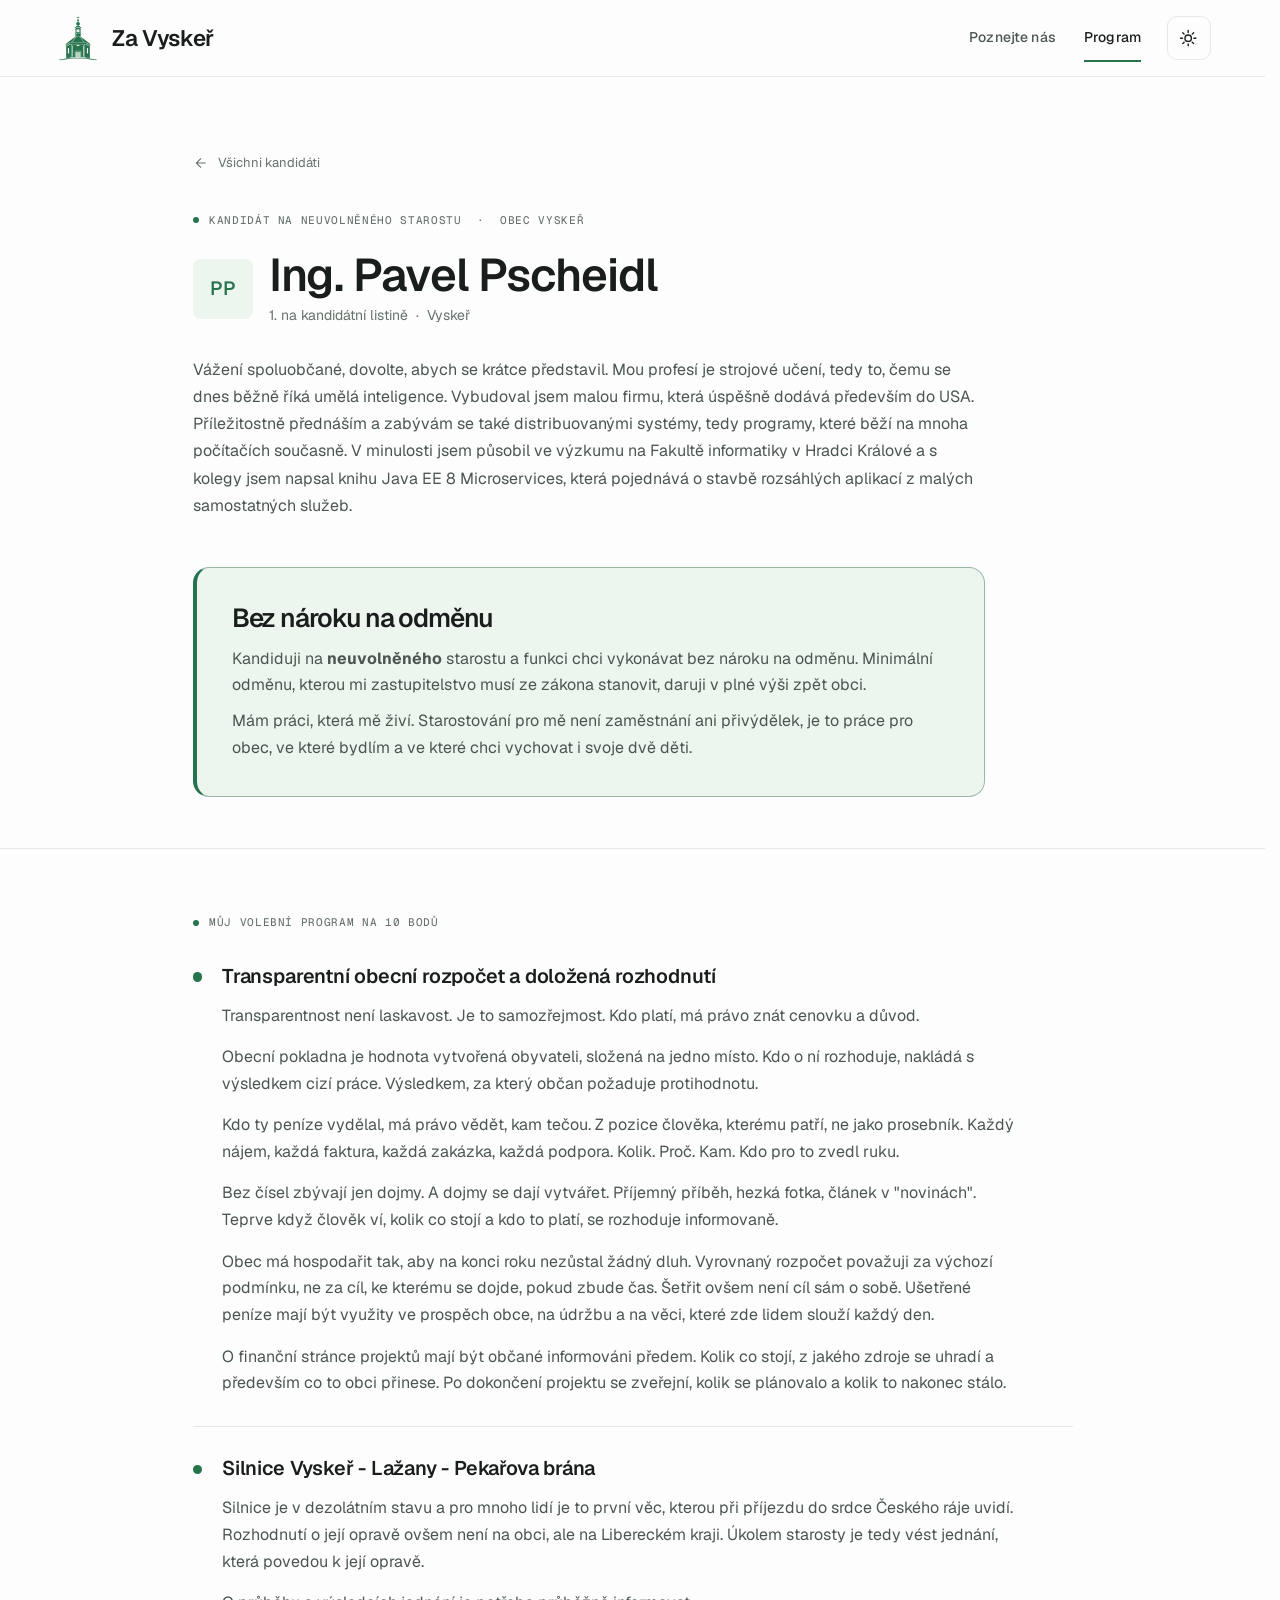
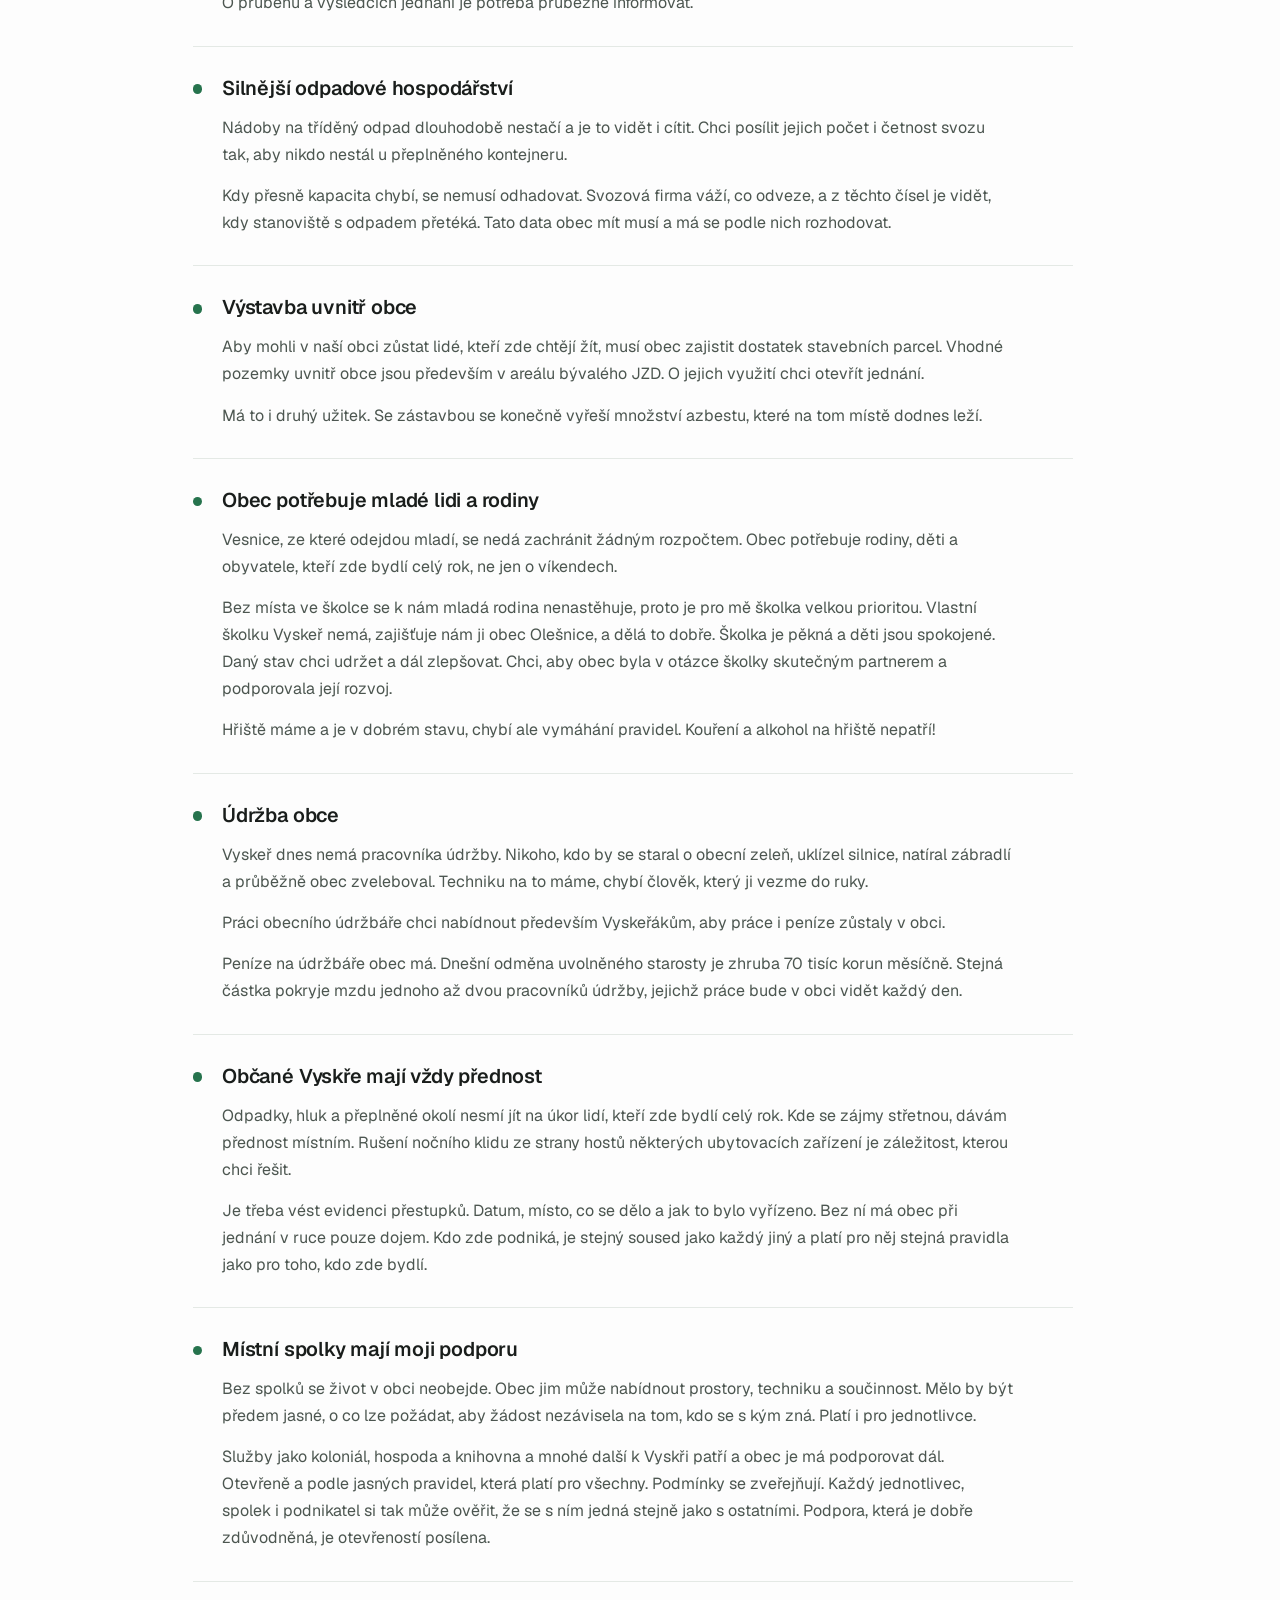
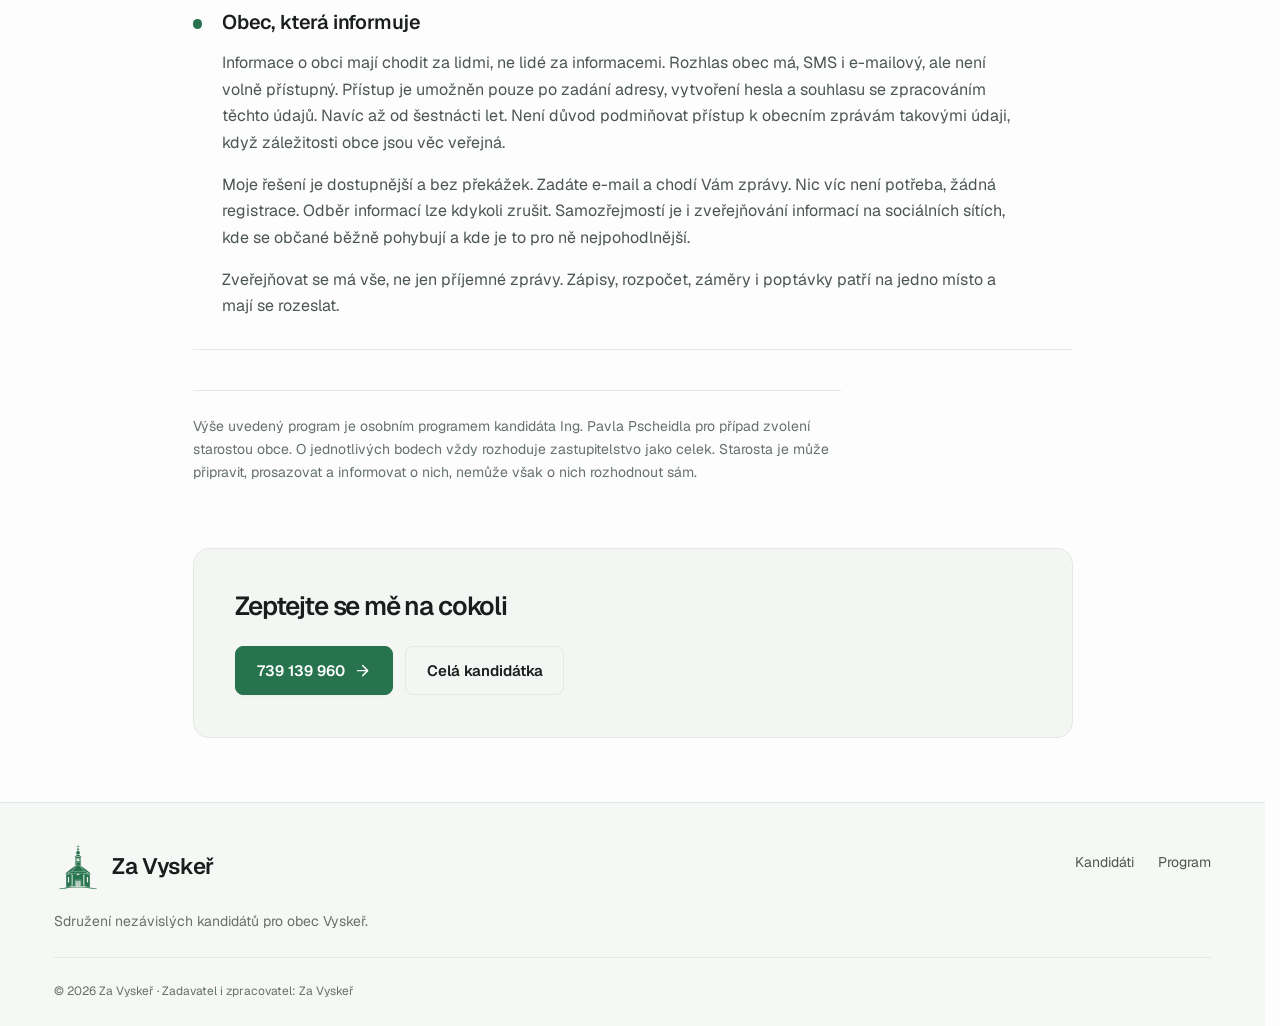
==== commit 31be5ee7: "Use supplied chapel artwork for site branding" ====
--- a/program/index.html
+++ b/program/index.html
@@ -21,10 +21,10 @@
 <meta property="og:image" content="https://zavysker.cz/assets/img/og-image.png">
 <meta name="twitter:card" content="summary_large_image">
 
-<link rel="icon" href="/assets/img/favicon.svg?v=20261001-2" type="image/svg+xml">
-<link rel="apple-touch-icon" href="/assets/img/favicon.svg?v=20261001-2">
+<link rel="icon" href="/assets/img/chapel-cutout.png?v=20261001" type="image/png">
+<link rel="apple-touch-icon" href="/assets/img/chapel-cutout.png?v=20261001">
 <link rel="preload" href="/assets/fonts/geist.woff2" as="font" type="font/woff2" crossorigin>
-<link rel="stylesheet" href="/assets/css/style.css?v=20261001-5">
+<link rel="stylesheet" href="/assets/css/style.css?v=20261001-6">
 
 <!-- Nastaví motiv ještě před vykreslením, aby stránka neproblikla -->
 <script>
@@ -43,11 +43,7 @@
 <header class="site-header" id="top">
   <div class="shell site-header__inner">
     <a class="brand" href="/" aria-label="Za Vyskeř - domů">
-      <span class="brand__mark" aria-hidden="true">
-        <svg viewBox="0 0 64 48" fill="none" focusable="false">
-          <use href="/assets/img/chapel.svg?v=20261001#chapel"/>
-        </svg>
-      </span>
+      <span class="brand__mark" aria-hidden="true"></span>
       <span class="brand__text">Za&nbsp;Vyskeř</span>
     </a>
 
@@ -346,11 +342,7 @@
   <div class="shell site-footer__inner">
     <div>
       <a class="brand brand--footer" href="/">
-        <span class="brand__mark" aria-hidden="true">
-          <svg viewBox="0 0 64 48" fill="none" focusable="false">
-            <use href="/assets/img/chapel.svg?v=20261001#chapel"/>
-          </svg>
-        </span>
+        <span class="brand__mark" aria-hidden="true"></span>
         <span class="brand__text">Za&nbsp;Vyskeř</span>
       </a>
       <p class="site-footer__note">Sdružení nezávislých kandidátů pro obec Vyskeř.</p>
--- a/assets/css/style.css
+++ b/assets/css/style.css
@@ -305,19 +305,20 @@
 }
 .brand:hover { color: var(--ink); }
 .brand__mark {
-  width: 3.5rem;
-  height: 2.625rem;
+  width: 3rem;
+  height: 3rem;
   flex: none;
-  display: grid;
-  place-items: center;
+  display: block;
   color: var(--brand);
-}
-.brand__mark svg { width: 100%; }
+  background-color: currentColor;
+  -webkit-mask: url('../img/chapel-cutout.png') center / contain no-repeat;
+  mask: url('../img/chapel-cutout.png') center / contain no-repeat;
+}
 
 @media (max-width: 400px) {
   .site-header__inner { gap: .5rem; }
   .site-header .brand { gap: .45rem; font-size: 1.25rem; }
-  .site-header .brand__mark { width: 3rem; height: 2.25rem; }
+  .site-header .brand__mark { width: 2.75rem; height: 2.75rem; }
   .site-header .header-tools { margin-left: 0; }
 }
 
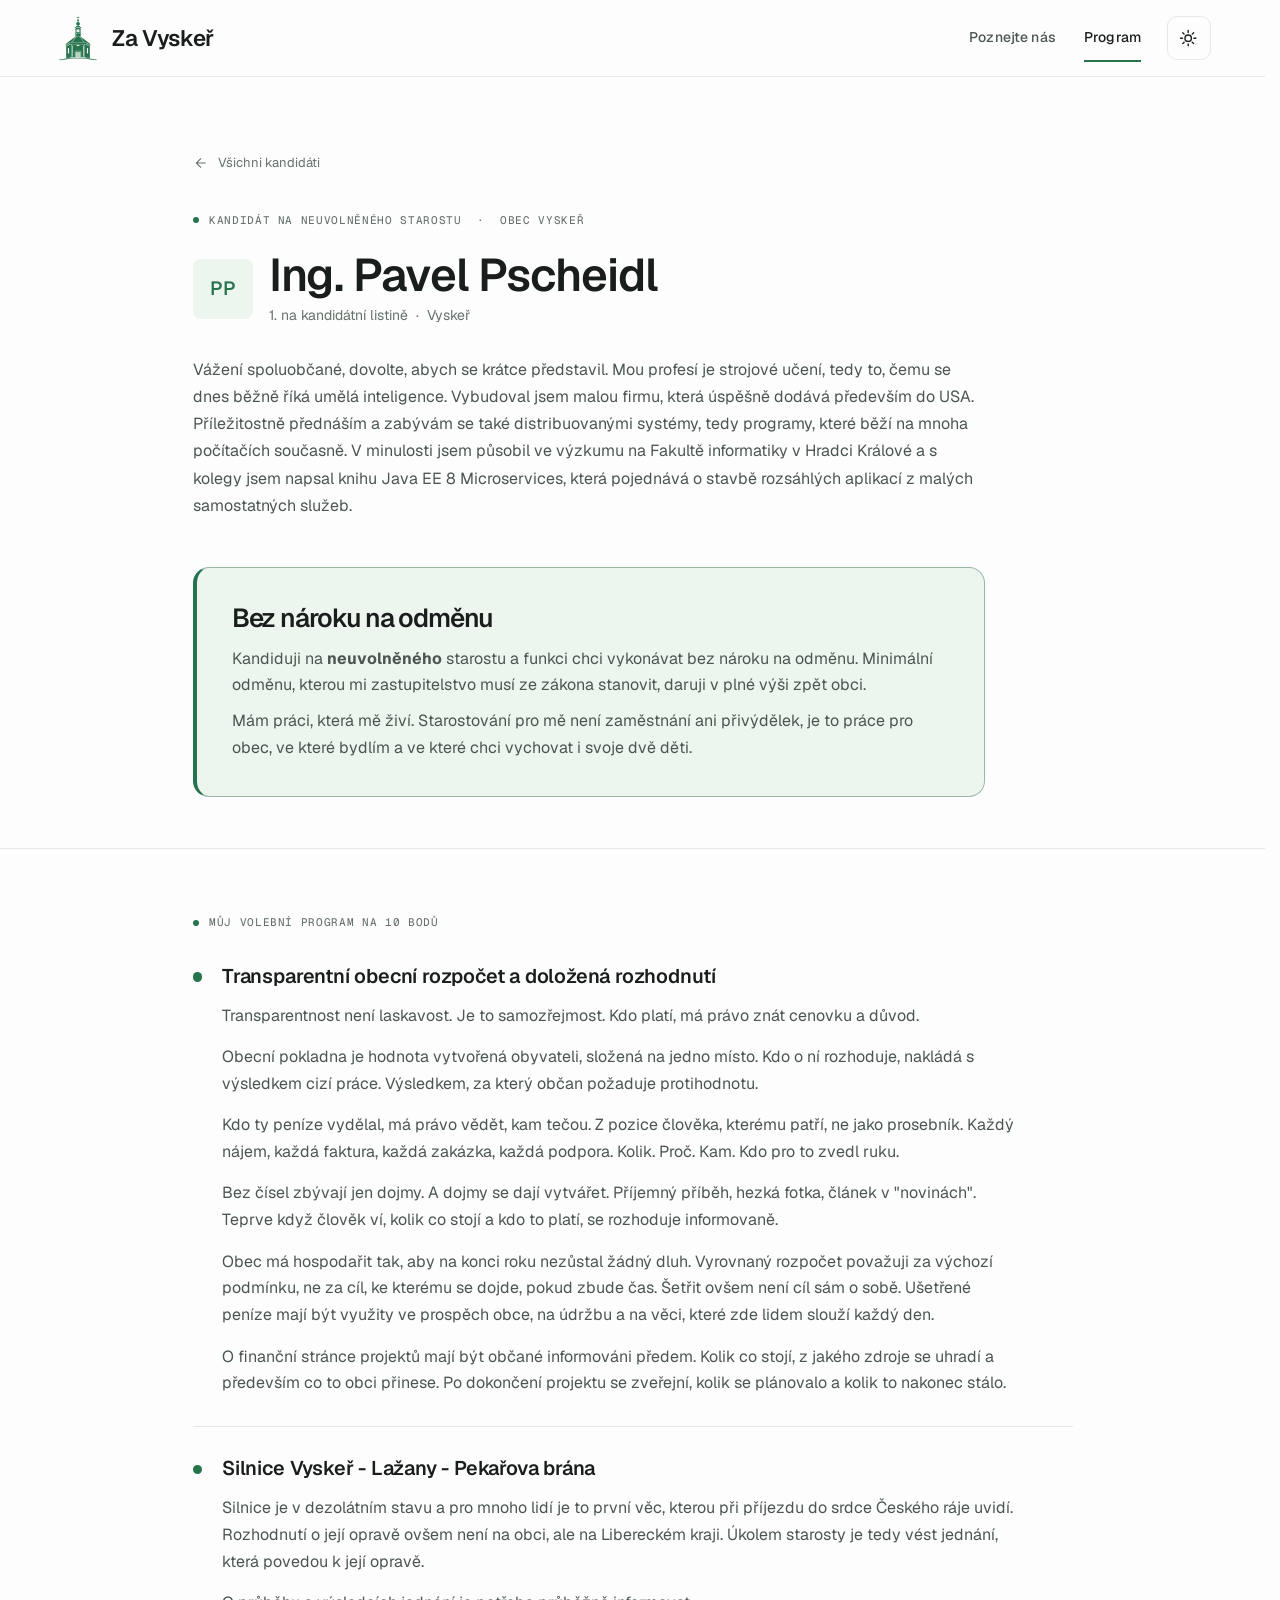
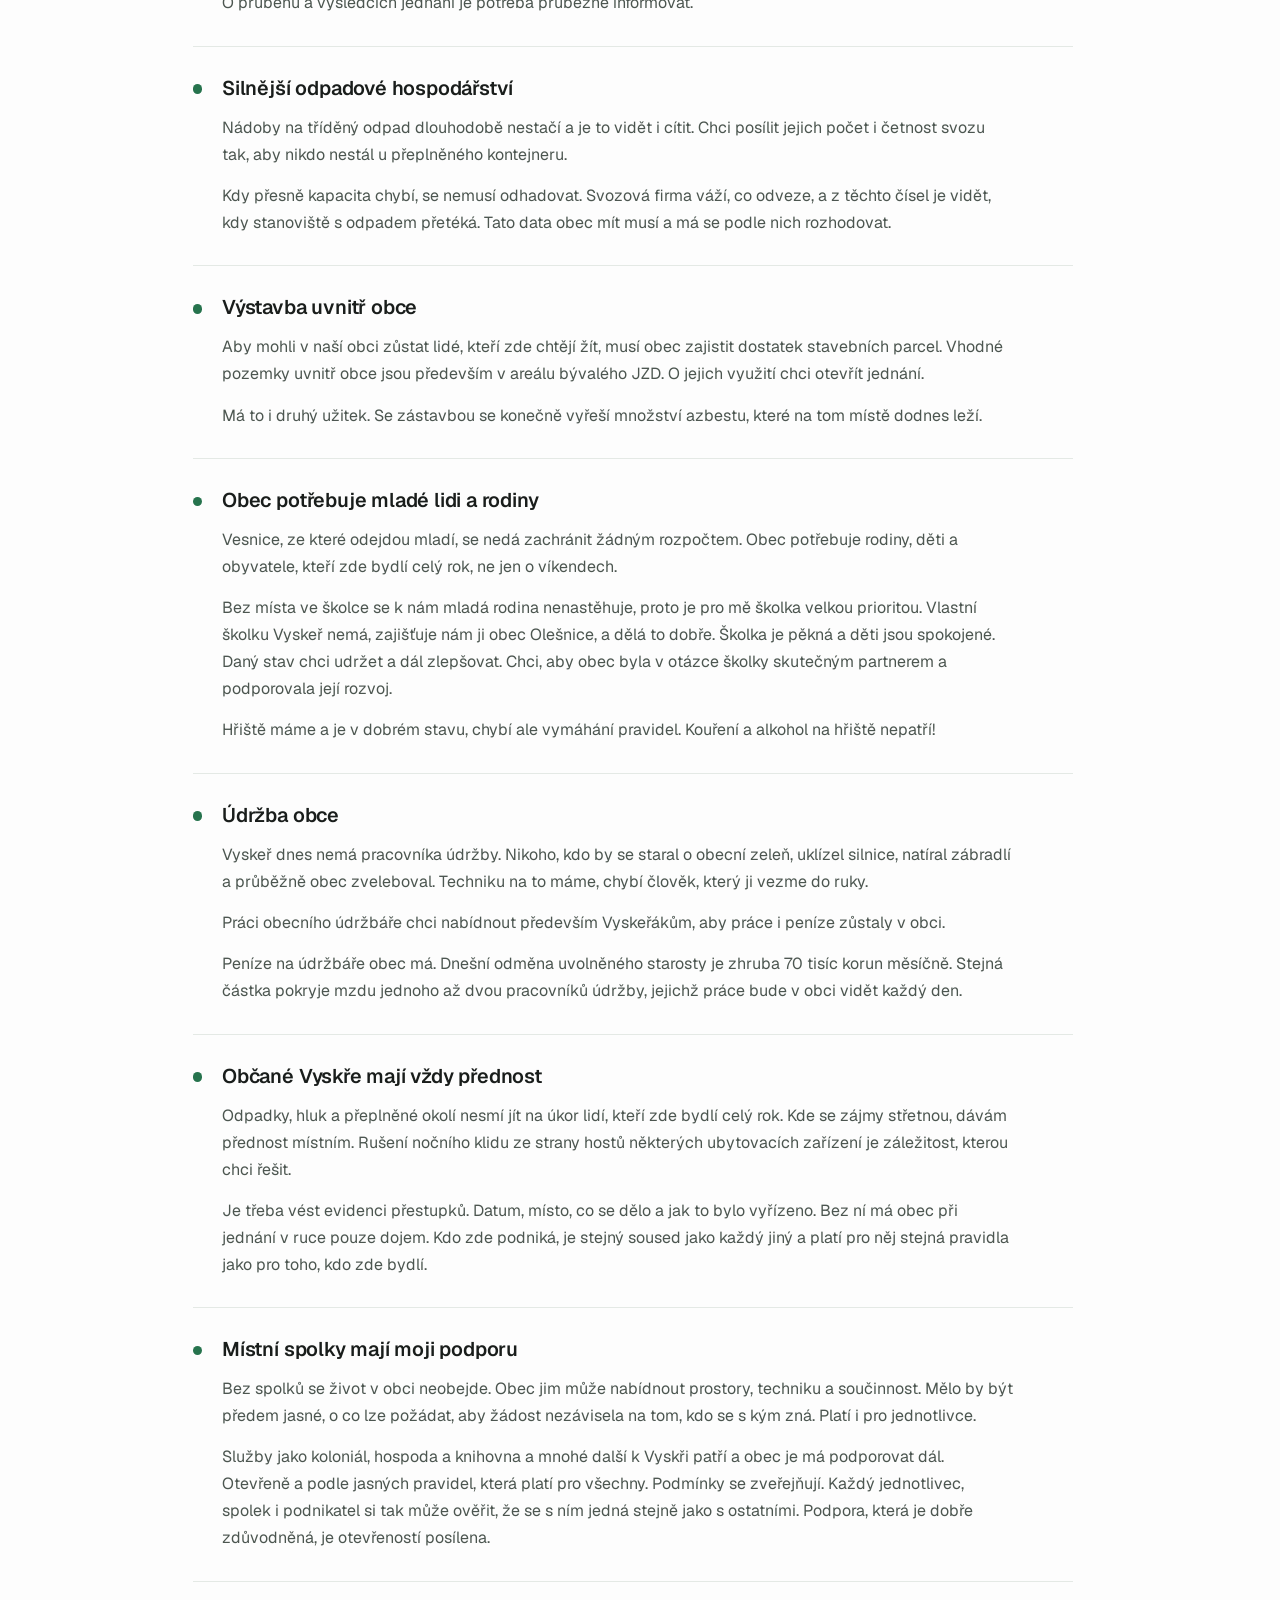
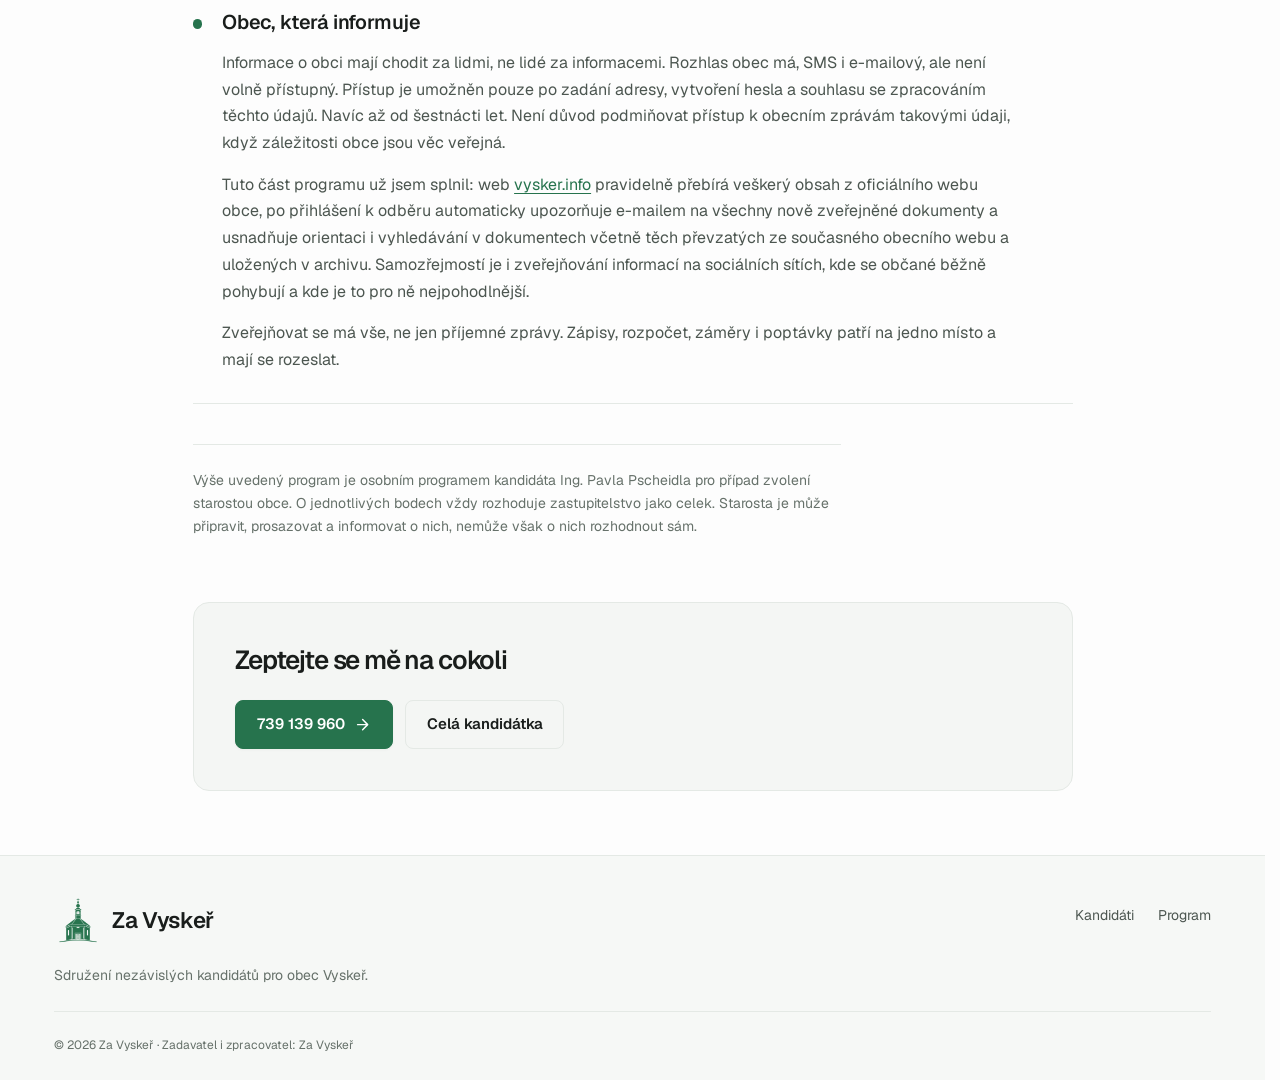
==== commit b25b1e4b: "Update program with completed document alerts and search" ====
--- a/program/index.html
+++ b/program/index.html
@@ -293,8 +293,11 @@
             takovými údaji, když záležitosti obce jsou věc veřejná.
           </p>
           <p class="program__text">
-            Moje řešení je dostupnější a bez překážek. Zadáte e-mail a chodí Vám zprávy.
-            Nic víc není potřeba, žádná registrace. Odběr informací lze kdykoli zrušit.
+            Tuto část programu už jsem splnil: web <a href="https://vysker.info/">vysker.info</a>
+            pravidelně přebírá veškerý obsah z oficiálního webu obce, po přihlášení k odběru
+            automaticky upozorňuje e-mailem na všechny nově zveřejněné dokumenty a usnadňuje
+            orientaci i vyhledávání v dokumentech včetně těch převzatých ze současného
+            obecního webu a uložených v archivu.
             Samozřejmostí je i zveřejňování informací na sociálních sítích, kde se
             občané běžně pohybují a kde je to pro ně nejpohodlnější.
           </p>
